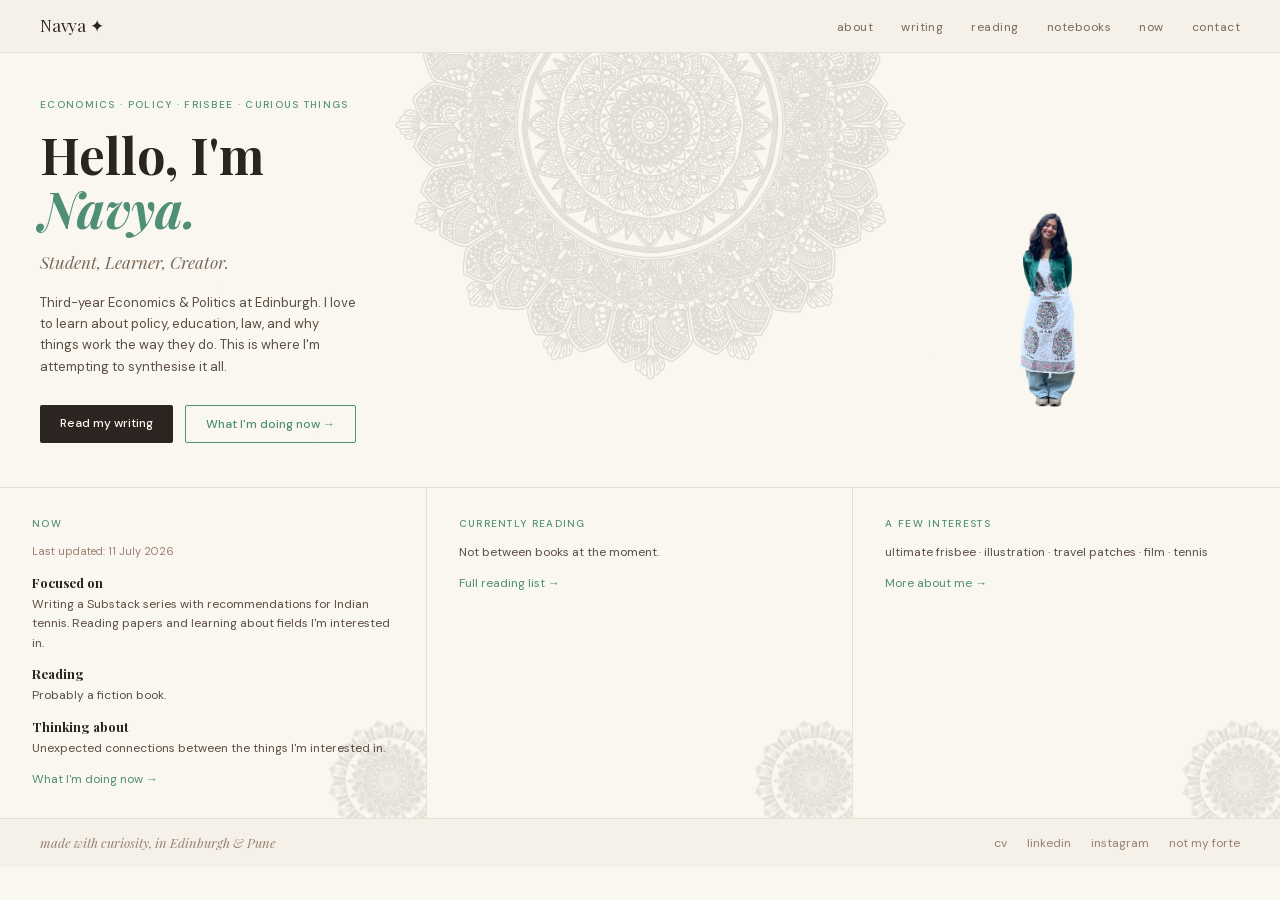
==== index.html @ 98b7f7a3 "deploy: 01bfedb" ====
<!DOCTYPE html><html lang="en" class="__variable_e97de2 __variable_c95b6f"><head><meta charSet="utf-8"/><meta name="viewport" content="width=device-width, initial-scale=1"/><link rel="preload" href="/_next/static/media/13971731025ec697-s.p.woff2" as="font" crossorigin="" type="font/woff2"/><link rel="preload" href="/_next/static/media/78d0dd042ac6d54d-s.p.woff2" as="font" crossorigin="" type="font/woff2"/><link rel="preload" href="/_next/static/media/eaead17c7dbfcd5d-s.p.woff2" as="font" crossorigin="" type="font/woff2"/><link rel="preload" as="image" href="/illustrations/portrait.png" fetchPriority="high"/><link rel="stylesheet" href="/_next/static/css/5948431e1647fa3b.css" data-precedence="next"/><link rel="preload" as="script" fetchPriority="low" href="/_next/static/chunks/webpack-55d3b0a844d4e2e8.js"/><script src="/_next/static/chunks/fd9d1056-5d0c434f4506d830.js" async=""></script><script src="/_next/static/chunks/117-21bcce2cd1406ef6.js" async=""></script><script src="/_next/static/chunks/main-app-a96a70b2214918fa.js" async=""></script><script src="/_next/static/chunks/609-c84de301ef7f7726.js" async=""></script><script src="/_next/static/chunks/app/page-b2a2c988ba91640d.js" async=""></script><title>Navya — economics, politics &amp; curious things</title><meta name="description" content="Personal site of Navya, third-year Economics &amp; Politics student at the University of Edinburgh."/><meta name="next-size-adjust"/><script src="/_next/static/chunks/polyfills-42372ed130431b0a.js" noModule=""></script></head><body><nav style="background-color:#F5F0E8;border-bottom:1px solid #E8E0D0;position:relative;overflow:hidden"><div style="display:flex;align-items:center;justify-content:space-between;padding:0 40px;height:52px"><a style="font-family:var(--font-display);font-size:17px;font-weight:400;color:#2C2420;text-decoration:none;letter-spacing:-0.01em;white-space:nowrap" href="/">Navya ✦</a><ul style="display:flex;gap:28px;list-style:none;margin:0;padding:0"><li><a style="font-family:var(--font-sans);font-size:12px;font-weight:400;color:#7A6A5A;text-decoration:none;letter-spacing:0.04em" class="nav-link" href="/about/">about</a></li><li><a style="font-family:var(--font-sans);font-size:12px;font-weight:400;color:#7A6A5A;text-decoration:none;letter-spacing:0.04em" class="nav-link" href="/writing/">writing</a></li><li><a style="font-family:var(--font-sans);font-size:12px;font-weight:400;color:#7A6A5A;text-decoration:none;letter-spacing:0.04em" class="nav-link" href="/reading/">reading</a></li><li><a style="font-family:var(--font-sans);font-size:12px;font-weight:400;color:#7A6A5A;text-decoration:none;letter-spacing:0.04em" class="nav-link" href="/notebooks/">notebooks</a></li><li><a style="font-family:var(--font-sans);font-size:12px;font-weight:400;color:#7A6A5A;text-decoration:none;letter-spacing:0.04em" class="nav-link" href="/now/">now</a></li><li><a style="font-family:var(--font-sans);font-size:12px;font-weight:400;color:#7A6A5A;text-decoration:none;letter-spacing:0.04em" class="nav-link" href="/contact/">contact</a></li></ul></div></nav><main class="home-main"><section class="home-hero"><span aria-hidden="true" class="home-hero-mandala" style="filter:sepia(1) saturate(1.2) hue-rotate(100deg) brightness(0.75)"><img alt="" loading="lazy" width="900" height="900" decoding="async" data-nimg="1" style="color:transparent;display:block" src="/illustrations/mandala-hero.png"/></span><div class="home-hero-text"><p style="font-family:var(--font-sans);font-size:10px;font-weight:500;letter-spacing:0.13em;text-transform:uppercase;color:#4F8F75;margin-bottom:16px;position:relative;z-index:1">economics · policy · frisbee · curious things</p><h1 style="font-family:var(--font-display);font-size:50px;font-weight:700;color:#2C2420;line-height:1.08;margin-bottom:14px;position:relative;z-index:1">Hello, I&#x27;m<br/><em style="color:#4F8F75;font-style:italic">Navya.</em></h1><p style="font-family:var(--font-display);font-style:italic;font-size:17px;color:#7A6A5A;margin-bottom:16px;position:relative;z-index:1">Student, Learner, Creator.</p><p style="font-family:var(--font-sans);font-size:13px;color:#5C4E40;line-height:1.65;margin-bottom:28px;position:relative;z-index:1">Third-year Economics &amp; Politics at Edinburgh. I love to learn about policy, education, law, and why things work the way they do. This is where I&#x27;m attempting to synthesise it all.</p><div style="display:flex;gap:12px;flex-wrap:wrap;position:relative;z-index:1"><a style="font-family:var(--font-sans);font-size:12px;font-weight:500;color:#FAF7F0;background-color:#2C2420;border:none;padding:9px 20px;border-radius:2px;text-decoration:none;display:inline-block" href="/writing/">Read my writing</a><a class="btn-secondary" style="font-family:var(--font-sans);font-size:12px;font-weight:500;color:#4F8F75;background-color:transparent;border:1px solid #4F8F75;padding:9px 20px;border-radius:2px;text-decoration:none;display:inline-block" href="/now/">What I&#x27;m doing now →</a></div></div><div class="home-hero-portrait-col"><div class="home-hero-portrait-wrap"><img alt="Navya" fetchPriority="high" decoding="async" data-nimg="fill" style="position:absolute;height:100%;width:100%;left:0;top:0;right:0;bottom:0;object-fit:cover;object-position:top center;color:transparent" src="/illustrations/portrait.png"/></div></div></section><section class="home-content-grid"><div class="home-grid-cell"><p style="font-family:var(--font-sans);font-size:10px;font-weight:500;letter-spacing:0.13em;text-transform:uppercase;color:#4F8F75;margin-bottom:12px">Now</p><p style="font-family:var(--font-sans);font-size:11px;color:#9A8070;margin-bottom:14px">Last updated: <!-- -->11 July 2026</p><div style="display:flex;flex-direction:column;gap:12px"><div><h2 style="font-family:var(--font-display);font-size:13px;font-weight:700;color:#2C2420;line-height:1.35;margin-bottom:4px">Focused on</h2><p style="font-family:var(--font-sans);font-size:12px;color:#5C4E40;line-height:1.6;margin:0">Writing a Substack series with recommendations for Indian tennis. Reading papers and learning about fields I&#x27;m interested in.</p></div><div><h2 style="font-family:var(--font-display);font-size:13px;font-weight:700;color:#2C2420;line-height:1.35;margin-bottom:4px">Reading</h2><p style="font-family:var(--font-sans);font-size:12px;color:#5C4E40;line-height:1.6;margin:0">Probably a fiction book.</p></div><div><h2 style="font-family:var(--font-display);font-size:13px;font-weight:700;color:#2C2420;line-height:1.35;margin-bottom:4px">Thinking about</h2><p style="font-family:var(--font-sans);font-size:12px;color:#5C4E40;line-height:1.6;margin:0">Unexpected connections between the things I&#x27;m interested in.</p></div></div><a class="cell-link" style="font-family:var(--font-sans);font-size:12px;color:#4F8F75;text-decoration:none;display:inline-block;margin-top:12px" href="/now/">What I&#x27;m doing now →</a><span aria-hidden="true" style="position:absolute;bottom:-28px;right:-28px;width:130px;height:130px;opacity:0.11;pointer-events:none;user-select:none;z-index:0;filter:sepia(1) saturate(1.2) hue-rotate(100deg) brightness(0.75)"><img alt="" loading="lazy" width="130" height="130" decoding="async" data-nimg="1" style="color:transparent;display:block" src="/illustrations/mandala-corner.png"/></span></div><div class="home-grid-cell"><p style="font-family:var(--font-sans);font-size:10px;font-weight:500;letter-spacing:0.13em;text-transform:uppercase;color:#4F8F75;margin-bottom:12px">Currently reading</p><p style="font-family:var(--font-sans);font-size:12px;color:#5C4E40;line-height:1.6;margin-top:10px">Not between books at the moment.</p><a class="cell-link" style="font-family:var(--font-sans);font-size:12px;color:#4F8F75;text-decoration:none;display:inline-block;margin-top:12px" href="/reading/">Full reading list →</a><span aria-hidden="true" style="position:absolute;bottom:-28px;right:-28px;width:130px;height:130px;opacity:0.11;pointer-events:none;user-select:none;z-index:0;filter:sepia(1) saturate(1.2) hue-rotate(100deg) brightness(0.75)"><img alt="" loading="lazy" width="130" height="130" decoding="async" data-nimg="1" style="color:transparent;display:block" src="/illustrations/mandala-corner.png"/></span></div><div class="home-grid-cell home-grid-cell--interests"><p style="font-family:var(--font-sans);font-size:10px;font-weight:500;letter-spacing:0.13em;text-transform:uppercase;color:#4F8F75;margin-bottom:12px">A few interests</p><p style="font-family:var(--font-sans);font-size:12px;color:#5C4E40;line-height:1.6;margin-top:10px">ultimate frisbee · illustration · travel patches · film · tennis</p><a class="cell-link" style="font-family:var(--font-sans);font-size:12px;color:#4F8F75;text-decoration:none;display:inline-block;margin-top:12px" href="/about/">More about me →</a><span aria-hidden="true" style="position:absolute;bottom:-28px;right:-28px;width:130px;height:130px;opacity:0.11;pointer-events:none;user-select:none;z-index:0;filter:sepia(1) saturate(1.2) hue-rotate(100deg) brightness(0.75)"><img alt="" loading="lazy" width="130" height="130" decoding="async" data-nimg="1" style="color:transparent;display:block" src="/illustrations/mandala-corner.png"/></span></div></section></main><footer style="background-color:#F5F0E8;border-top:1px solid #E8E0D0;padding:14px 40px;display:flex;align-items:center;justify-content:space-between;position:relative;overflow:hidden"><p style="font-family:var(--font-display);font-style:italic;font-size:13px;color:#9A8070;position:relative;z-index:1">made with curiosity, in Edinburgh &amp; Pune</p><div style="display:flex;gap:20px;position:relative;z-index:1"><a href="/resume.pdf" target="_blank" rel="noopener noreferrer" style="font-family:var(--font-sans);font-size:12px;color:#9A8070;text-decoration:none">cv</a><a href="https://www.linkedin.com/in/navya-bhamidipati" target="_blank" rel="noopener noreferrer" style="font-family:var(--font-sans);font-size:12px;color:#9A8070;text-decoration:none">linkedin</a><a href="https://instagram.com/not.my.forte" target="_blank" rel="noopener noreferrer" style="font-family:var(--font-sans);font-size:12px;color:#9A8070;text-decoration:none">instagram</a><a href="https://notmyforte.substack.com" target="_blank" rel="noopener noreferrer" style="font-family:var(--font-sans);font-size:12px;color:#9A8070;text-decoration:none">not my forte</a></div></footer><script src="/_next/static/chunks/webpack-55d3b0a844d4e2e8.js" async=""></script><script>(self.__next_f=self.__next_f||[]).push([0]);self.__next_f.push([2,null])</script><script>self.__next_f.push([1,"1:HL[\"/_next/static/media/13971731025ec697-s.p.woff2\",\"font\",{\"crossOrigin\":\"\",\"type\":\"font/woff2\"}]\n2:HL[\"/_next/static/media/78d0dd042ac6d54d-s.p.woff2\",\"font\",{\"crossOrigin\":\"\",\"type\":\"font/woff2\"}]\n3:HL[\"/_next/static/media/eaead17c7dbfcd5d-s.p.woff2\",\"font\",{\"crossOrigin\":\"\",\"type\":\"font/woff2\"}]\n4:HL[\"/_next/static/css/5948431e1647fa3b.css\",\"style\"]\n"])</script><script>self.__next_f.push([1,"5:I[2846,[],\"\"]\n7:I[2972,[\"609\",\"static/chunks/609-c84de301ef7f7726.js\",\"931\",\"static/chunks/app/page-b2a2c988ba91640d.js\"],\"\"]\n8:I[5878,[\"609\",\"static/chunks/609-c84de301ef7f7726.js\",\"931\",\"static/chunks/app/page-b2a2c988ba91640d.js\"],\"Image\"]\n9:I[4707,[],\"\"]\na:I[6423,[],\"\"]\nc:I[1060,[],\"\"]\nd:[]\n"])</script><script>self.__next_f.push([1,"0:[\"$\",\"$L5\",null,{\"buildId\":\"QhSDJmi4f8v5dm4nmmNB7\",\"assetPrefix\":\"\",\"urlParts\":[\"\",\"\"],\"initialTree\":[\"\",{\"children\":[\"__PAGE__\",{}]},\"$undefined\",\"$undefined\",true],\"initialSeedData\":[\"\",{\"children\":[\"__PAGE__\",{},[[\"$L6\",[[\"$\",\"nav\",null,{\"style\":{\"backgroundColor\":\"#F5F0E8\",\"borderBottom\":\"1px solid #E8E0D0\",\"position\":\"relative\",\"overflow\":\"hidden\"},\"children\":[\"$\",\"div\",null,{\"style\":{\"display\":\"flex\",\"alignItems\":\"center\",\"justifyContent\":\"space-between\",\"padding\":\"0 40px\",\"height\":52},\"children\":[[\"$\",\"$L7\",null,{\"href\":\"/\",\"style\":{\"fontFamily\":\"var(--font-display)\",\"fontSize\":17,\"fontWeight\":400,\"color\":\"#2C2420\",\"textDecoration\":\"none\",\"letterSpacing\":\"-0.01em\",\"whiteSpace\":\"nowrap\"},\"children\":\"Navya ✦\"}],[\"$\",\"ul\",null,{\"style\":{\"display\":\"flex\",\"gap\":28,\"listStyle\":\"none\",\"margin\":0,\"padding\":0},\"children\":[[\"$\",\"li\",\"/about\",{\"children\":[\"$\",\"$L7\",null,{\"href\":\"/about\",\"style\":{\"fontFamily\":\"var(--font-sans)\",\"fontSize\":12,\"fontWeight\":400,\"color\":\"#7A6A5A\",\"textDecoration\":\"none\",\"letterSpacing\":\"0.04em\"},\"className\":\"nav-link\",\"children\":\"about\"}]}],[\"$\",\"li\",\"/writing\",{\"children\":[\"$\",\"$L7\",null,{\"href\":\"/writing\",\"style\":{\"fontFamily\":\"var(--font-sans)\",\"fontSize\":12,\"fontWeight\":400,\"color\":\"#7A6A5A\",\"textDecoration\":\"none\",\"letterSpacing\":\"0.04em\"},\"className\":\"nav-link\",\"children\":\"writing\"}]}],[\"$\",\"li\",\"/reading\",{\"children\":[\"$\",\"$L7\",null,{\"href\":\"/reading\",\"style\":{\"fontFamily\":\"var(--font-sans)\",\"fontSize\":12,\"fontWeight\":400,\"color\":\"#7A6A5A\",\"textDecoration\":\"none\",\"letterSpacing\":\"0.04em\"},\"className\":\"nav-link\",\"children\":\"reading\"}]}],[\"$\",\"li\",\"/notebooks\",{\"children\":[\"$\",\"$L7\",null,{\"href\":\"/notebooks\",\"style\":{\"fontFamily\":\"var(--font-sans)\",\"fontSize\":12,\"fontWeight\":400,\"color\":\"#7A6A5A\",\"textDecoration\":\"none\",\"letterSpacing\":\"0.04em\"},\"className\":\"nav-link\",\"children\":\"notebooks\"}]}],[\"$\",\"li\",\"/now\",{\"children\":[\"$\",\"$L7\",null,{\"href\":\"/now\",\"style\":{\"fontFamily\":\"var(--font-sans)\",\"fontSize\":12,\"fontWeight\":400,\"color\":\"#7A6A5A\",\"textDecoration\":\"none\",\"letterSpacing\":\"0.04em\"},\"className\":\"nav-link\",\"children\":\"now\"}]}],[\"$\",\"li\",\"/contact\",{\"children\":[\"$\",\"$L7\",null,{\"href\":\"/contact\",\"style\":{\"fontFamily\":\"var(--font-sans)\",\"fontSize\":12,\"fontWeight\":400,\"color\":\"#7A6A5A\",\"textDecoration\":\"none\",\"letterSpacing\":\"0.04em\"},\"className\":\"nav-link\",\"children\":\"contact\"}]}]]}]]}]}],[\"$\",\"main\",null,{\"className\":\"home-main\",\"children\":[[\"$\",\"section\",null,{\"className\":\"home-hero\",\"children\":[[\"$\",\"span\",null,{\"aria-hidden\":\"true\",\"className\":\"home-hero-mandala\",\"style\":{\"filter\":\"sepia(1) saturate(1.2) hue-rotate(100deg) brightness(0.75)\"},\"children\":[\"$\",\"$L8\",null,{\"src\":\"/illustrations/mandala-hero.png\",\"alt\":\"\",\"width\":900,\"height\":900,\"style\":{\"display\":\"block\"}}]}],[\"$\",\"div\",null,{\"className\":\"home-hero-text\",\"children\":[[\"$\",\"p\",null,{\"style\":{\"fontFamily\":\"var(--font-sans)\",\"fontSize\":10,\"fontWeight\":500,\"letterSpacing\":\"0.13em\",\"textTransform\":\"uppercase\",\"color\":\"#4F8F75\",\"marginBottom\":16,\"position\":\"relative\",\"zIndex\":1},\"children\":\"economics · policy · frisbee · curious things\"}],[\"$\",\"h1\",null,{\"style\":{\"fontFamily\":\"var(--font-display)\",\"fontSize\":50,\"fontWeight\":700,\"color\":\"#2C2420\",\"lineHeight\":1.08,\"marginBottom\":14,\"position\":\"relative\",\"zIndex\":1},\"children\":[\"Hello, I'm\",[\"$\",\"br\",null,{}],[\"$\",\"em\",null,{\"style\":{\"color\":\"#4F8F75\",\"fontStyle\":\"italic\"},\"children\":\"Navya.\"}]]}],[\"$\",\"p\",null,{\"style\":{\"fontFamily\":\"var(--font-display)\",\"fontStyle\":\"italic\",\"fontSize\":17,\"color\":\"#7A6A5A\",\"marginBottom\":16,\"position\":\"relative\",\"zIndex\":1},\"children\":\"Student, Learner, Creator.\"}],[\"$\",\"p\",null,{\"style\":{\"fontFamily\":\"var(--font-sans)\",\"fontSize\":13,\"color\":\"#5C4E40\",\"lineHeight\":1.65,\"marginBottom\":28,\"position\":\"relative\",\"zIndex\":1},\"children\":\"Third-year Economics \u0026 Politics at Edinburgh. I love to learn about policy, education, law, and why things work the way they do. This is where I'm attempting to synthesise it all.\"}],[\"$\",\"div\",null,{\"style\":{\"display\":\"flex\",\"gap\":12,\"flexWrap\":\"wrap\",\"position\":\"relative\",\"zIndex\":1},\"children\":[[\"$\",\"$L7\",null,{\"href\":\"/writing\",\"style\":{\"fontFamily\":\"var(--font-sans)\",\"fontSize\":12,\"fontWeight\":500,\"color\":\"#FAF7F0\",\"backgroundColor\":\"#2C2420\",\"border\":\"none\",\"padding\":\"9px 20px\",\"borderRadius\":2,\"textDecoration\":\"none\",\"display\":\"inline-block\"},\"children\":\"Read my writing\"}],[\"$\",\"$L7\",null,{\"href\":\"/now\",\"className\":\"btn-secondary\",\"style\":{\"fontFamily\":\"var(--font-sans)\",\"fontSize\":12,\"fontWeight\":500,\"color\":\"#4F8F75\",\"backgroundColor\":\"transparent\",\"border\":\"1px solid #4F8F75\",\"padding\":\"9px 20px\",\"borderRadius\":2,\"textDecoration\":\"none\",\"display\":\"inline-block\"},\"children\":\"What I'm doing now →\"}]]}]]}],[\"$\",\"div\",null,{\"className\":\"home-hero-portrait-col\",\"children\":[\"$\",\"div\",null,{\"className\":\"home-hero-portrait-wrap\",\"children\":[\"$\",\"$L8\",null,{\"src\":\"/illustrations/portrait.png\",\"alt\":\"Navya\",\"fill\":true,\"style\":{\"objectFit\":\"cover\",\"objectPosition\":\"top center\",\"width\":\"100%\",\"height\":\"100%\"},\"priority\":true}]}]}]]}],[\"$\",\"section\",null,{\"className\":\"home-content-grid\",\"children\":[[\"$\",\"div\",null,{\"className\":\"home-grid-cell\",\"children\":[[\"$\",\"p\",null,{\"style\":{\"fontFamily\":\"var(--font-sans)\",\"fontSize\":10,\"fontWeight\":500,\"letterSpacing\":\"0.13em\",\"textTransform\":\"uppercase\",\"color\":\"#4F8F75\",\"marginBottom\":12},\"children\":\"Now\"}],[\"$\",\"p\",null,{\"style\":{\"fontFamily\":\"var(--font-sans)\",\"fontSize\":11,\"color\":\"#9A8070\",\"marginBottom\":14},\"children\":[\"Last updated: \",\"11 July 2026\"]}],[\"$\",\"div\",null,{\"style\":{\"display\":\"flex\",\"flexDirection\":\"column\",\"gap\":12},\"children\":[[\"$\",\"div\",\"focused\",{\"children\":[[\"$\",\"h2\",null,{\"style\":{\"fontFamily\":\"var(--font-display)\",\"fontSize\":13,\"fontWeight\":700,\"color\":\"#2C2420\",\"lineHeight\":1.35,\"marginBottom\":4},\"children\":\"Focused on\"}],[\"$\",\"p\",null,{\"style\":{\"fontFamily\":\"var(--font-sans)\",\"fontSize\":12,\"color\":\"#5C4E40\",\"lineHeight\":1.6,\"margin\":0},\"children\":\"Writing a Substack series with recommendations for Indian tennis. Reading papers and learning about fields I'm interested in.\"}]]}],[\"$\",\"div\",\"reading\",{\"children\":[[\"$\",\"h2\",null,{\"style\":{\"fontFamily\":\"var(--font-display)\",\"fontSize\":13,\"fontWeight\":700,\"color\":\"#2C2420\",\"lineHeight\":1.35,\"marginBottom\":4},\"children\":\"Reading\"}],[\"$\",\"p\",null,{\"style\":{\"fontFamily\":\"var(--font-sans)\",\"fontSize\":12,\"color\":\"#5C4E40\",\"lineHeight\":1.6,\"margin\":0},\"children\":\"Probably a fiction book.\"}]]}],[\"$\",\"div\",\"thinking\",{\"children\":[[\"$\",\"h2\",null,{\"style\":{\"fontFamily\":\"var(--font-display)\",\"fontSize\":13,\"fontWeight\":700,\"color\":\"#2C2420\",\"lineHeight\":1.35,\"marginBottom\":4},\"children\":\"Thinking about\"}],[\"$\",\"p\",null,{\"style\":{\"fontFamily\":\"var(--font-sans)\",\"fontSize\":12,\"color\":\"#5C4E40\",\"lineHeight\":1.6,\"margin\":0},\"children\":\"Unexpected connections between the things I'm interested in.\"}]]}]]}],[\"$\",\"$L7\",null,{\"href\":\"/now\",\"className\":\"cell-link\",\"style\":{\"fontFamily\":\"var(--font-sans)\",\"fontSize\":12,\"color\":\"#4F8F75\",\"textDecoration\":\"none\",\"display\":\"inline-block\",\"marginTop\":12},\"children\":\"What I'm doing now →\"}],[\"$\",\"span\",null,{\"aria-hidden\":\"true\",\"style\":{\"position\":\"absolute\",\"bottom\":-28,\"right\":-28,\"width\":130,\"height\":130,\"opacity\":0.11,\"pointerEvents\":\"none\",\"userSelect\":\"none\",\"zIndex\":0,\"filter\":\"sepia(1) saturate(1.2) hue-rotate(100deg) brightness(0.75)\"},\"children\":[\"$\",\"$L8\",null,{\"src\":\"/illustrations/mandala-corner.png\",\"alt\":\"\",\"width\":130,\"height\":130,\"style\":{\"display\":\"block\"}}]}]]}],[\"$\",\"div\",null,{\"className\":\"home-grid-cell\",\"children\":[[\"$\",\"p\",null,{\"style\":{\"fontFamily\":\"var(--font-sans)\",\"fontSize\":10,\"fontWeight\":500,\"letterSpacing\":\"0.13em\",\"textTransform\":\"uppercase\",\"color\":\"#4F8F75\",\"marginBottom\":12},\"children\":\"Currently reading\"}],[\"$\",\"p\",null,{\"style\":{\"fontFamily\":\"var(--font-sans)\",\"fontSize\":12,\"color\":\"#5C4E40\",\"lineHeight\":1.6,\"marginTop\":10},\"children\":\"Not between books at the moment.\"}],[\"$\",\"$L7\",null,{\"href\":\"/reading\",\"className\":\"cell-link\",\"style\":{\"fontFamily\":\"var(--font-sans)\",\"fontSize\":12,\"color\":\"#4F8F75\",\"textDecoration\":\"none\",\"display\":\"inline-block\",\"marginTop\":12},\"children\":\"Full reading list →\"}],[\"$\",\"span\",null,{\"aria-hidden\":\"true\",\"style\":{\"position\":\"absolute\",\"bottom\":-28,\"right\":-28,\"width\":130,\"height\":130,\"opacity\":0.11,\"pointerEvents\":\"none\",\"userSelect\":\"none\",\"zIndex\":0,\"filter\":\"sepia(1) saturate(1.2) hue-rotate(100deg) brightness(0.75)\"},\"children\":[\"$\",\"$L8\",null,{\"src\":\"/illustrations/mandala-corner.png\",\"alt\":\"\",\"width\":130,\"height\":130,\"style\":{\"display\":\"block\"}}]}]]}],[\"$\",\"div\",null,{\"className\":\"home-grid-cell home-grid-cell--interests\",\"children\":[[\"$\",\"p\",null,{\"style\":{\"fontFamily\":\"var(--font-sans)\",\"fontSize\":10,\"fontWeight\":500,\"letterSpacing\":\"0.13em\",\"textTransform\":\"uppercase\",\"color\":\"#4F8F75\",\"marginBottom\":12},\"children\":\"A few interests\"}],[\"$\",\"p\",null,{\"style\":{\"fontFamily\":\"var(--font-sans)\",\"fontSize\":12,\"color\":\"#5C4E40\",\"lineHeight\":1.6,\"marginTop\":10},\"children\":\"ultimate frisbee · illustration · travel patches · film · tennis\"}],[\"$\",\"$L7\",null,{\"href\":\"/about\",\"className\":\"cell-link\",\"style\":{\"fontFamily\":\"var(--font-sans)\",\"fontSize\":12,\"color\":\"#4F8F75\",\"textDecoration\":\"none\",\"display\":\"inline-block\",\"marginTop\":12},\"children\":\"More about me →\"}],[\"$\",\"span\",null,{\"aria-hidden\":\"true\",\"style\":{\"position\":\"absolute\",\"bottom\":-28,\"right\":-28,\"width\":130,\"height\":130,\"opacity\":0.11,\"pointerEvents\":\"none\",\"userSelect\":\"none\",\"zIndex\":0,\"filter\":\"sepia(1) saturate(1.2) hue-rotate(100deg) brightness(0.75)\"},\"children\":[\"$\",\"$L8\",null,{\"src\":\"/illustrations/mandala-corner.png\",\"alt\":\"\",\"width\":130,\"height\":130,\"style\":{\"display\":\"block\"}}]}]]}]]}]]}],[\"$\",\"footer\",null,{\"style\":{\"backgroundColor\":\"#F5F0E8\",\"borderTop\":\"1px solid #E8E0D0\",\"padding\":\"14px 40px\",\"display\":\"flex\",\"alignItems\":\"center\",\"justifyContent\":\"space-between\",\"position\":\"relative\",\"overflow\":\"hidden\"},\"children\":[[\"$\",\"p\",null,{\"style\":{\"fontFamily\":\"var(--font-display)\",\"fontStyle\":\"italic\",\"fontSize\":13,\"color\":\"#9A8070\",\"position\":\"relative\",\"zIndex\":1},\"children\":\"made with curiosity, in Edinburgh \u0026 Pune\"}],[\"$\",\"div\",null,{\"style\":{\"display\":\"flex\",\"gap\":20,\"position\":\"relative\",\"zIndex\":1},\"children\":[[\"$\",\"a\",\"/resume.pdf\",{\"href\":\"/resume.pdf\",\"target\":\"_blank\",\"rel\":\"noopener noreferrer\",\"style\":{\"fontFamily\":\"var(--font-sans)\",\"fontSize\":12,\"color\":\"#9A8070\",\"textDecoration\":\"none\"},\"children\":\"cv\"}],[\"$\",\"a\",\"https://www.linkedin.com/in/navya-bhamidipati\",{\"href\":\"https://www.linkedin.com/in/navya-bhamidipati\",\"target\":\"_blank\",\"rel\":\"noopener noreferrer\",\"style\":{\"fontFamily\":\"var(--font-sans)\",\"fontSize\":12,\"color\":\"#9A8070\",\"textDecoration\":\"none\"},\"children\":\"linkedin\"}],[\"$\",\"a\",\"https://instagram.com/not.my.forte\",{\"href\":\"https://instagram.com/not.my.forte\",\"target\":\"_blank\",\"rel\":\"noopener noreferrer\",\"style\":{\"fontFamily\":\"var(--font-sans)\",\"fontSize\":12,\"color\":\"#9A8070\",\"textDecoration\":\"none\"},\"children\":\"instagram\"}],[\"$\",\"a\",\"https://notmyforte.substack.com\",{\"href\":\"https://notmyforte.substack.com\",\"target\":\"_blank\",\"rel\":\"noopener noreferrer\",\"style\":{\"fontFamily\":\"var(--font-sans)\",\"fontSize\":12,\"color\":\"#9A8070\",\"textDecoration\":\"none\"},\"children\":\"not my forte\"}]]}]]}]],null],null],null]},[[[[\"$\",\"link\",\"0\",{\"rel\":\"stylesheet\",\"href\":\"/_next/static/css/5948431e1647fa3b.css\",\"precedence\":\"next\",\"crossOrigin\":\"$undefined\"}]],[\"$\",\"html\",null,{\"lang\":\"en\",\"className\":\"__variable_e97de2 __variable_c95b6f\",\"children\":[\"$\",\"body\",null,{\"children\":[\"$\",\"$L9\",null,{\"parallelRouterKey\":\"children\",\"segmentPath\":[\"children\"],\"error\":\"$undefined\",\"errorStyles\":\"$undefined\",\"errorScripts\":\"$undefined\",\"template\":[\"$\",\"$La\",null,{}],\"templateStyles\":\"$undefined\",\"templateScripts\":\"$undefined\",\"notFound\":[[\"$\",\"title\",null,{\"children\":\"404: This page could not be found.\"}],[\"$\",\"div\",null,{\"style\":{\"fontFamily\":\"system-ui,\\\"Segoe UI\\\",Roboto,Helvetica,Arial,sans-serif,\\\"Apple Color Emoji\\\",\\\"Segoe UI Emoji\\\"\",\"height\":\"100vh\",\"textAlign\":\"center\",\"display\":\"flex\",\"flexDirection\":\"column\",\"alignItems\":\"center\",\"justifyContent\":\"center\"},\"children\":[\"$\",\"div\",null,{\"children\":[[\"$\",\"style\",null,{\"dangerouslySetInnerHTML\":{\"__html\":\"body{color:#000;background:#fff;margin:0}.next-error-h1{border-right:1px solid rgba(0,0,0,.3)}@media (prefers-color-scheme:dark){body{color:#fff;background:#000}.next-error-h1{border-right:1px solid rgba(255,255,255,.3)}}\"}}],[\"$\",\"h1\",null,{\"className\":\"next-error-h1\",\"style\":{\"display\":\"inline-block\",\"margin\":\"0 20px 0 0\",\"padding\":\"0 23px 0 0\",\"fontSize\":24,\"fontWeight\":500,\"verticalAlign\":\"top\",\"lineHeight\":\"49px\"},\"children\":\"404\"}],[\"$\",\"div\",null,{\"style\":{\"display\":\"inline-block\"},\"children\":[\"$\",\"h2\",null,{\"style\":{\"fontSize\":14,\"fontWeight\":400,\"lineHeight\":\"49px\",\"margin\":0},\"children\":\"This page could not be found.\"}]}]]}]}]],\"notFoundStyles\":[]}]}]}]],null],null],\"couldBeIntercepted\":false,\"initialHead\":[null,\"$Lb\"],\"globalErrorComponent\":\"$c\",\"missingSlots\":\"$Wd\"}]\n"])</script><script>self.__next_f.push([1,"b:[[\"$\",\"meta\",\"0\",{\"name\":\"viewport\",\"content\":\"width=device-width, initial-scale=1\"}],[\"$\",\"meta\",\"1\",{\"charSet\":\"utf-8\"}],[\"$\",\"title\",\"2\",{\"children\":\"Navya — economics, politics \u0026 curious things\"}],[\"$\",\"meta\",\"3\",{\"name\":\"description\",\"content\":\"Personal site of Navya, third-year Economics \u0026 Politics student at the University of Edinburgh.\"}],[\"$\",\"meta\",\"4\",{\"name\":\"next-size-adjust\"}]]\n6:null\n"])</script></body></html>
---- _next/static/css/5948431e1647fa3b.css ----
@font-face{font-family:__Playfair_Display_e97de2;font-style:italic;font-weight:400;font-display:swap;src:url(/_next/static/media/19150647d2c2f572-s.woff2) format("woff2");unicode-range:u+0301,u+0400-045f,u+0490-0491,u+04b0-04b1,u+2116}@font-face{font-family:__Playfair_Display_e97de2;font-style:italic;font-weight:400;font-display:swap;src:url(/_next/static/media/000030d1699f2fb3-s.woff2) format("woff2");unicode-range:u+0102-0103,u+0110-0111,u+0128-0129,u+0168-0169,u+01a0-01a1,u+01af-01b0,u+0300-0301,u+0303-0304,u+0308-0309,u+0323,u+0329,u+1ea0-1ef9,u+20ab}@font-face{font-family:__Playfair_Display_e97de2;font-style:italic;font-weight:400;font-display:swap;src:url(/_next/static/media/1926da171a0ba1a5-s.woff2) format("woff2");unicode-range:u+0100-02ba,u+02bd-02c5,u+02c7-02cc,u+02ce-02d7,u+02dd-02ff,u+0304,u+0308,u+0329,u+1d00-1dbf,u+1e00-1e9f,u+1ef2-1eff,u+2020,u+20a0-20ab,u+20ad-20c0,u+2113,u+2c60-2c7f,u+a720-a7ff}@font-face{font-family:__Playfair_Display_e97de2;font-style:italic;font-weight:400;font-display:swap;src:url(/_next/static/media/78d0dd042ac6d54d-s.p.woff2) format("woff2");unicode-range:u+00??,u+0131,u+0152-0153,u+02bb-02bc,u+02c6,u+02da,u+02dc,u+0304,u+0308,u+0329,u+2000-206f,u+20ac,u+2122,u+2191,u+2193,u+2212,u+2215,u+feff,u+fffd}@font-face{font-family:__Playfair_Display_e97de2;font-style:italic;font-weight:700;font-display:swap;src:url(/_next/static/media/19150647d2c2f572-s.woff2) format("woff2");unicode-range:u+0301,u+0400-045f,u+0490-0491,u+04b0-04b1,u+2116}@font-face{font-family:__Playfair_Display_e97de2;font-style:italic;font-weight:700;font-display:swap;src:url(/_next/static/media/000030d1699f2fb3-s.woff2) format("woff2");unicode-range:u+0102-0103,u+0110-0111,u+0128-0129,u+0168-0169,u+01a0-01a1,u+01af-01b0,u+0300-0301,u+0303-0304,u+0308-0309,u+0323,u+0329,u+1ea0-1ef9,u+20ab}@font-face{font-family:__Playfair_Display_e97de2;font-style:italic;font-weight:700;font-display:swap;src:url(/_next/static/media/1926da171a0ba1a5-s.woff2) format("woff2");unicode-range:u+0100-02ba,u+02bd-02c5,u+02c7-02cc,u+02ce-02d7,u+02dd-02ff,u+0304,u+0308,u+0329,u+1d00-1dbf,u+1e00-1e9f,u+1ef2-1eff,u+2020,u+20a0-20ab,u+20ad-20c0,u+2113,u+2c60-2c7f,u+a720-a7ff}@font-face{font-family:__Playfair_Display_e97de2;font-style:italic;font-weight:700;font-display:swap;src:url(/_next/static/media/78d0dd042ac6d54d-s.p.woff2) format("woff2");unicode-range:u+00??,u+0131,u+0152-0153,u+02bb-02bc,u+02c6,u+02da,u+02dc,u+0304,u+0308,u+0329,u+2000-206f,u+20ac,u+2122,u+2191,u+2193,u+2212,u+2215,u+feff,u+fffd}@font-face{font-family:__Playfair_Display_e97de2;font-style:normal;font-weight:400;font-display:swap;src:url(/_next/static/media/47f136985ef5b5cb-s.woff2) format("woff2");unicode-range:u+0301,u+0400-045f,u+0490-0491,u+04b0-04b1,u+2116}@font-face{font-family:__Playfair_Display_e97de2;font-style:normal;font-weight:400;font-display:swap;src:url(/_next/static/media/4ead58c4dcc3f285-s.woff2) format("woff2");unicode-range:u+0102-0103,u+0110-0111,u+0128-0129,u+0168-0169,u+01a0-01a1,u+01af-01b0,u+0300-0301,u+0303-0304,u+0308-0309,u+0323,u+0329,u+1ea0-1ef9,u+20ab}@font-face{font-family:__Playfair_Display_e97de2;font-style:normal;font-weight:400;font-display:swap;src:url(/_next/static/media/28a2004cf8372660-s.woff2) format("woff2");unicode-range:u+0100-02ba,u+02bd-02c5,u+02c7-02cc,u+02ce-02d7,u+02dd-02ff,u+0304,u+0308,u+0329,u+1d00-1dbf,u+1e00-1e9f,u+1ef2-1eff,u+2020,u+20a0-20ab,u+20ad-20c0,u+2113,u+2c60-2c7f,u+a720-a7ff}@font-face{font-family:__Playfair_Display_e97de2;font-style:normal;font-weight:400;font-display:swap;src:url(/_next/static/media/eaead17c7dbfcd5d-s.p.woff2) format("woff2");unicode-range:u+00??,u+0131,u+0152-0153,u+02bb-02bc,u+02c6,u+02da,u+02dc,u+0304,u+0308,u+0329,u+2000-206f,u+20ac,u+2122,u+2191,u+2193,u+2212,u+2215,u+feff,u+fffd}@font-face{font-family:__Playfair_Display_e97de2;font-style:normal;font-weight:700;font-display:swap;src:url(/_next/static/media/47f136985ef5b5cb-s.woff2) format("woff2");unicode-range:u+0301,u+0400-045f,u+0490-0491,u+04b0-04b1,u+2116}@font-face{font-family:__Playfair_Display_e97de2;font-style:normal;font-weight:700;font-display:swap;src:url(/_next/static/media/4ead58c4dcc3f285-s.woff2) format("woff2");unicode-range:u+0102-0103,u+0110-0111,u+0128-0129,u+0168-0169,u+01a0-01a1,u+01af-01b0,u+0300-0301,u+0303-0304,u+0308-0309,u+0323,u+0329,u+1ea0-1ef9,u+20ab}@font-face{font-family:__Playfair_Display_e97de2;font-style:normal;font-weight:700;font-display:swap;src:url(/_next/static/media/28a2004cf8372660-s.woff2) format("woff2");unicode-range:u+0100-02ba,u+02bd-02c5,u+02c7-02cc,u+02ce-02d7,u+02dd-02ff,u+0304,u+0308,u+0329,u+1d00-1dbf,u+1e00-1e9f,u+1ef2-1eff,u+2020,u+20a0-20ab,u+20ad-20c0,u+2113,u+2c60-2c7f,u+a720-a7ff}@font-face{font-family:__Playfair_Display_e97de2;font-style:normal;font-weight:700;font-display:swap;src:url(/_next/static/media/eaead17c7dbfcd5d-s.p.woff2) format("woff2");unicode-range:u+00??,u+0131,u+0152-0153,u+02bb-02bc,u+02c6,u+02da,u+02dc,u+0304,u+0308,u+0329,u+2000-206f,u+20ac,u+2122,u+2191,u+2193,u+2212,u+2215,u+feff,u+fffd}@font-face{font-family:__Playfair_Display_Fallback_e97de2;src:local("Times New Roman");ascent-override:97.25%;descent-override:22.56%;line-gap-override:0.00%;size-adjust:111.26%}.__className_e97de2{font-family:__Playfair_Display_e97de2,__Playfair_Display_Fallback_e97de2}.__variable_e97de2{--font-display:"__Playfair_Display_e97de2","__Playfair_Display_Fallback_e97de2"}@font-face{font-family:__DM_Sans_c95b6f;font-style:normal;font-weight:300;font-display:swap;src:url(/_next/static/media/7ab938503e4547a1-s.woff2) format("woff2");unicode-range:u+0100-02ba,u+02bd-02c5,u+02c7-02cc,u+02ce-02d7,u+02dd-02ff,u+0304,u+0308,u+0329,u+1d00-1dbf,u+1e00-1e9f,u+1ef2-1eff,u+2020,u+20a0-20ab,u+20ad-20c0,u+2113,u+2c60-2c7f,u+a720-a7ff}@font-face{font-family:__DM_Sans_c95b6f;font-style:normal;font-weight:300;font-display:swap;src:url(/_next/static/media/13971731025ec697-s.p.woff2) format("woff2");unicode-range:u+00??,u+0131,u+0152-0153,u+02bb-02bc,u+02c6,u+02da,u+02dc,u+0304,u+0308,u+0329,u+2000-206f,u+20ac,u+2122,u+2191,u+2193,u+2212,u+2215,u+feff,u+fffd}@font-face{font-family:__DM_Sans_c95b6f;font-style:normal;font-weight:400;font-display:swap;src:url(/_next/static/media/7ab938503e4547a1-s.woff2) format("woff2");unicode-range:u+0100-02ba,u+02bd-02c5,u+02c7-02cc,u+02ce-02d7,u+02dd-02ff,u+0304,u+0308,u+0329,u+1d00-1dbf,u+1e00-1e9f,u+1ef2-1eff,u+2020,u+20a0-20ab,u+20ad-20c0,u+2113,u+2c60-2c7f,u+a720-a7ff}@font-face{font-family:__DM_Sans_c95b6f;font-style:normal;font-weight:400;font-display:swap;src:url(/_next/static/media/13971731025ec697-s.p.woff2) format("woff2");unicode-range:u+00??,u+0131,u+0152-0153,u+02bb-02bc,u+02c6,u+02da,u+02dc,u+0304,u+0308,u+0329,u+2000-206f,u+20ac,u+2122,u+2191,u+2193,u+2212,u+2215,u+feff,u+fffd}@font-face{font-family:__DM_Sans_c95b6f;font-style:normal;font-weight:500;font-display:swap;src:url(/_next/static/media/7ab938503e4547a1-s.woff2) format("woff2");unicode-range:u+0100-02ba,u+02bd-02c5,u+02c7-02cc,u+02ce-02d7,u+02dd-02ff,u+0304,u+0308,u+0329,u+1d00-1dbf,u+1e00-1e9f,u+1ef2-1eff,u+2020,u+20a0-20ab,u+20ad-20c0,u+2113,u+2c60-2c7f,u+a720-a7ff}@font-face{font-family:__DM_Sans_c95b6f;font-style:normal;font-weight:500;font-display:swap;src:url(/_next/static/media/13971731025ec697-s.p.woff2) format("woff2");unicode-range:u+00??,u+0131,u+0152-0153,u+02bb-02bc,u+02c6,u+02da,u+02dc,u+0304,u+0308,u+0329,u+2000-206f,u+20ac,u+2122,u+2191,u+2193,u+2212,u+2215,u+feff,u+fffd}@font-face{font-family:__DM_Sans_Fallback_c95b6f;src:local("Arial");ascent-override:94.90%;descent-override:29.66%;line-gap-override:0.00%;size-adjust:104.53%}.__className_c95b6f{font-family:__DM_Sans_c95b6f,__DM_Sans_Fallback_c95b6f;font-style:normal}.__variable_c95b6f{--font-sans:"__DM_Sans_c95b6f","__DM_Sans_Fallback_c95b6f"}*,:after,:before{--tw-border-spacing-x:0;--tw-border-spacing-y:0;--tw-translate-x:0;--tw-translate-y:0;--tw-rotate:0;--tw-skew-x:0;--tw-skew-y:0;--tw-scale-x:1;--tw-scale-y:1;--tw-pan-x: ;--tw-pan-y: ;--tw-pinch-zoom: ;--tw-scroll-snap-strictness:proximity;--tw-gradient-from-position: ;--tw-gradient-via-position: ;--tw-gradient-to-position: ;--tw-ordinal: ;--tw-slashed-zero: ;--tw-numeric-figure: ;--tw-numeric-spacing: ;--tw-numeric-fraction: ;--tw-ring-inset: ;--tw-ring-offset-width:0px;--tw-ring-offset-color:#fff;--tw-ring-color:rgba(59,130,246,.5);--tw-ring-offset-shadow:0 0 #0000;--tw-ring-shadow:0 0 #0000;--tw-shadow:0 0 #0000;--tw-shadow-colored:0 0 #0000;--tw-blur: ;--tw-brightness: ;--tw-contrast: ;--tw-grayscale: ;--tw-hue-rotate: ;--tw-invert: ;--tw-saturate: ;--tw-sepia: ;--tw-drop-shadow: ;--tw-backdrop-blur: ;--tw-backdrop-brightness: ;--tw-backdrop-contrast: ;--tw-backdrop-grayscale: ;--tw-backdrop-hue-rotate: ;--tw-backdrop-invert: ;--tw-backdrop-opacity: ;--tw-backdrop-saturate: ;--tw-backdrop-sepia: ;--tw-contain-size: ;--tw-contain-layout: ;--tw-contain-paint: ;--tw-contain-style: }::backdrop{--tw-border-spacing-x:0;--tw-border-spacing-y:0;--tw-translate-x:0;--tw-translate-y:0;--tw-rotate:0;--tw-skew-x:0;--tw-skew-y:0;--tw-scale-x:1;--tw-scale-y:1;--tw-pan-x: ;--tw-pan-y: ;--tw-pinch-zoom: ;--tw-scroll-snap-strictness:proximity;--tw-gradient-from-position: ;--tw-gradient-via-position: ;--tw-gradient-to-position: ;--tw-ordinal: ;--tw-slashed-zero: ;--tw-numeric-figure: ;--tw-numeric-spacing: ;--tw-numeric-fraction: ;--tw-ring-inset: ;--tw-ring-offset-width:0px;--tw-ring-offset-color:#fff;--tw-ring-color:rgba(59,130,246,.5);--tw-ring-offset-shadow:0 0 #0000;--tw-ring-shadow:0 0 #0000;--tw-shadow:0 0 #0000;--tw-shadow-colored:0 0 #0000;--tw-blur: ;--tw-brightness: ;--tw-contrast: ;--tw-grayscale: ;--tw-hue-rotate: ;--tw-invert: ;--tw-saturate: ;--tw-sepia: ;--tw-drop-shadow: ;--tw-backdrop-blur: ;--tw-backdrop-brightness: ;--tw-backdrop-contrast: ;--tw-backdrop-grayscale: ;--tw-backdrop-hue-rotate: ;--tw-backdrop-invert: ;--tw-backdrop-opacity: ;--tw-backdrop-saturate: ;--tw-backdrop-sepia: ;--tw-contain-size: ;--tw-contain-layout: ;--tw-contain-paint: ;--tw-contain-style: }/*
! tailwindcss v3.4.19 | MIT License | https://tailwindcss.com
*/*,:after,:before{border:0 solid #e5e7eb}:after,:before{--tw-content:""}:host,html{line-height:1.5;-webkit-text-size-adjust:100%;-moz-tab-size:4;-o-tab-size:4;tab-size:4;font-family:var(--font-sans),system-ui,sans-serif;font-feature-settings:normal;font-variation-settings:normal;-webkit-tap-highlight-color:transparent}body{margin:0;line-height:inherit}hr{height:0;color:inherit;border-top-width:1px}abbr:where([title]){-webkit-text-decoration:underline dotted;text-decoration:underline dotted}h1,h2,h3,h4,h5,h6{font-size:inherit;font-weight:inherit}a{color:inherit;text-decoration:inherit}b,strong{font-weight:bolder}code,kbd,pre,samp{font-family:ui-monospace,SFMono-Regular,Menlo,Monaco,Consolas,Liberation Mono,Courier New,monospace;font-feature-settings:normal;font-variation-settings:normal;font-size:1em}small{font-size:80%}sub,sup{font-size:75%;line-height:0;position:relative;vertical-align:baseline}sub{bottom:-.25em}sup{top:-.5em}table{text-indent:0;border-color:inherit;border-collapse:collapse}button,input,optgroup,select,textarea{font-family:inherit;font-feature-settings:inherit;font-variation-settings:inherit;font-size:100%;font-weight:inherit;line-height:inherit;letter-spacing:inherit;color:inherit;margin:0;padding:0}button,select{text-transform:none}button,input:where([type=button]),input:where([type=reset]),input:where([type=submit]){-webkit-appearance:button;background-color:transparent;background-image:none}:-moz-focusring{outline:auto}:-moz-ui-invalid{box-shadow:none}progress{vertical-align:baseline}::-webkit-inner-spin-button,::-webkit-outer-spin-button{height:auto}[type=search]{-webkit-appearance:textfield;outline-offset:-2px}::-webkit-search-decoration{-webkit-appearance:none}::-webkit-file-upload-button{-webkit-appearance:button;font:inherit}summary{display:list-item}blockquote,dd,dl,figure,h1,h2,h3,h4,h5,h6,hr,p,pre{margin:0}fieldset{margin:0}fieldset,legend{padding:0}menu,ol,ul{list-style:none;margin:0;padding:0}dialog{padding:0}textarea{resize:vertical}input::-moz-placeholder,textarea::-moz-placeholder{opacity:1;color:#9ca3af}input::placeholder,textarea::placeholder{opacity:1;color:#9ca3af}[role=button],button{cursor:pointer}:disabled{cursor:default}audio,canvas,embed,iframe,img,object,svg,video{display:block;vertical-align:middle}img,video{max-width:100%;height:auto}[hidden]:where(:not([hidden=until-found])){display:none}.prose{color:#5c4e40;max-width:none}.prose :where(p):not(:where([class~=not-prose],[class~=not-prose] *)){margin-top:1.25em;margin-bottom:1.25em}.prose :where([class~=lead]):not(:where([class~=not-prose],[class~=not-prose] *)){color:var(--tw-prose-lead);font-size:1.25em;line-height:1.6;margin-top:1.2em;margin-bottom:1.2em}.prose :where(a):not(:where([class~=not-prose],[class~=not-prose] *)){color:var(--tw-prose-links);text-decoration:underline;font-weight:500}.prose :where(strong):not(:where([class~=not-prose],[class~=not-prose] *)){color:var(--tw-prose-bold);font-weight:600}.prose :where(a strong):not(:where([class~=not-prose],[class~=not-prose] *)){color:inherit}.prose :where(blockquote strong):not(:where([class~=not-prose],[class~=not-prose] *)){color:inherit}.prose :where(thead th strong):not(:where([class~=not-prose],[class~=not-prose] *)){color:inherit}.prose :where(ol):not(:where([class~=not-prose],[class~=not-prose] *)){list-style-type:decimal;margin-top:1.25em;margin-bottom:1.25em;padding-inline-start:1.625em}.prose :where(ol[type=A]):not(:where([class~=not-prose],[class~=not-prose] *)){list-style-type:upper-alpha}.prose :where(ol[type=a]):not(:where([class~=not-prose],[class~=not-prose] *)){list-style-type:lower-alpha}.prose :where(ol[type=A s]):not(:where([class~=not-prose],[class~=not-prose] *)){list-style-type:upper-alpha}.prose :where(ol[type=a s]):not(:where([class~=not-prose],[class~=not-prose] *)){list-style-type:lower-alpha}.prose :where(ol[type=I]):not(:where([class~=not-prose],[class~=not-prose] *)){list-style-type:upper-roman}.prose :where(ol[type=i]):not(:where([class~=not-prose],[class~=not-prose] *)){list-style-type:lower-roman}.prose :where(ol[type=I s]):not(:where([class~=not-prose],[class~=not-prose] *)){list-style-type:upper-roman}.prose :where(ol[type=i s]):not(:where([class~=not-prose],[class~=not-prose] *)){list-style-type:lower-roman}.prose :where(ol[type="1"]):not(:where([class~=not-prose],[class~=not-prose] *)){list-style-type:decimal}.prose :where(ul):not(:where([class~=not-prose],[class~=not-prose] *)){list-style-type:disc;margin-top:1.25em;margin-bottom:1.25em;padding-inline-start:1.625em}.prose :where(ol>li):not(:where([class~=not-prose],[class~=not-prose] *))::marker{font-weight:400;color:var(--tw-prose-counters)}.prose :where(ul>li):not(:where([class~=not-prose],[class~=not-prose] *))::marker{color:var(--tw-prose-bullets)}.prose :where(dt):not(:where([class~=not-prose],[class~=not-prose] *)){color:var(--tw-prose-headings);font-weight:600;margin-top:1.25em}.prose :where(hr):not(:where([class~=not-prose],[class~=not-prose] *)){border-color:var(--tw-prose-hr);border-top-width:1px;margin-top:3em;margin-bottom:3em}.prose :where(blockquote):not(:where([class~=not-prose],[class~=not-prose] *)){font-weight:500;font-style:italic;color:var(--tw-prose-quotes);border-inline-start-width:.25rem;border-inline-start-color:var(--tw-prose-quote-borders);quotes:"\201C""\201D""\2018""\2019";margin-top:1.6em;margin-bottom:1.6em;padding-inline-start:1em}.prose :where(blockquote p:first-of-type):not(:where([class~=not-prose],[class~=not-prose] *)):before{content:open-quote}.prose :where(blockquote p:last-of-type):not(:where([class~=not-prose],[class~=not-prose] *)):after{content:close-quote}.prose :where(h1):not(:where([class~=not-prose],[class~=not-prose] *)){color:var(--tw-prose-headings);font-weight:800;font-size:2.25em;margin-top:0;margin-bottom:.8888889em;line-height:1.1111111}.prose :where(h1 strong):not(:where([class~=not-prose],[class~=not-prose] *)){font-weight:900;color:inherit}.prose :where(h2):not(:where([class~=not-prose],[class~=not-prose] *)){color:var(--tw-prose-headings);font-weight:700;font-size:1.5em;margin-top:2em;margin-bottom:1em;line-height:1.3333333}.prose :where(h2 strong):not(:where([class~=not-prose],[class~=not-prose] *)){font-weight:800;color:inherit}.prose :where(h3):not(:where([class~=not-prose],[class~=not-prose] *)){color:var(--tw-prose-headings);font-weight:600;font-size:1.25em;margin-top:1.6em;margin-bottom:.6em;line-height:1.6}.prose :where(h3 strong):not(:where([class~=not-prose],[class~=not-prose] *)){font-weight:700;color:inherit}.prose :where(h4):not(:where([class~=not-prose],[class~=not-prose] *)){color:var(--tw-prose-headings);font-weight:600;margin-top:1.5em;margin-bottom:.5em;line-height:1.5}.prose :where(h4 strong):not(:where([class~=not-prose],[class~=not-prose] *)){font-weight:700;color:inherit}.prose :where(img):not(:where([class~=not-prose],[class~=not-prose] *)){margin-top:2em;margin-bottom:2em}.prose :where(picture):not(:where([class~=not-prose],[class~=not-prose] *)){display:block;margin-top:2em;margin-bottom:2em}.prose :where(video):not(:where([class~=not-prose],[class~=not-prose] *)){margin-top:2em;margin-bottom:2em}.prose :where(kbd):not(:where([class~=not-prose],[class~=not-prose] *)){font-weight:500;font-family:inherit;color:var(--tw-prose-kbd);box-shadow:0 0 0 1px var(--tw-prose-kbd-shadows),0 3px 0 var(--tw-prose-kbd-shadows);font-size:.875em;border-radius:.3125rem;padding-top:.1875em;padding-inline-end:.375em;padding-bottom:.1875em;padding-inline-start:.375em}.prose :where(code):not(:where([class~=not-prose],[class~=not-prose] *)){color:var(--tw-prose-code);font-weight:600;font-size:.875em}.prose :where(code):not(:where([class~=not-prose],[class~=not-prose] *)):before{content:"`"}.prose :where(code):not(:where([class~=not-prose],[class~=not-prose] *)):after{content:"`"}.prose :where(a code):not(:where([class~=not-prose],[class~=not-prose] *)){color:inherit}.prose :where(h1 code):not(:where([class~=not-prose],[class~=not-prose] *)){color:inherit}.prose :where(h2 code):not(:where([class~=not-prose],[class~=not-prose] *)){color:inherit;font-size:.875em}.prose :where(h3 code):not(:where([class~=not-prose],[class~=not-prose] *)){color:inherit;font-size:.9em}.prose :where(h4 code):not(:where([class~=not-prose],[class~=not-prose] *)){color:inherit}.prose :where(blockquote code):not(:where([class~=not-prose],[class~=not-prose] *)){color:inherit}.prose :where(thead th code):not(:where([class~=not-prose],[class~=not-prose] *)){color:inherit}.prose :where(pre):not(:where([class~=not-prose],[class~=not-prose] *)){color:var(--tw-prose-pre-code);background-color:var(--tw-prose-pre-bg);overflow-x:auto;font-weight:400;font-size:.875em;line-height:1.7142857;margin-top:1.7142857em;margin-bottom:1.7142857em;border-radius:.375rem;padding-top:.8571429em;padding-inline-end:1.1428571em;padding-bottom:.8571429em;padding-inline-start:1.1428571em}.prose :where(pre code):not(:where([class~=not-prose],[class~=not-prose] *)){background-color:transparent;border-width:0;border-radius:0;padding:0;font-weight:inherit;color:inherit;font-size:inherit;font-family:inherit;line-height:inherit}.prose :where(pre code):not(:where([class~=not-prose],[class~=not-prose] *)):before{content:none}.prose :where(pre code):not(:where([class~=not-prose],[class~=not-prose] *)):after{content:none}.prose :where(table):not(:where([class~=not-prose],[class~=not-prose] *)){width:100%;table-layout:auto;margin-top:2em;margin-bottom:2em;font-size:.875em;line-height:1.7142857}.prose :where(thead):not(:where([class~=not-prose],[class~=not-prose] *)){border-bottom-width:1px;border-bottom-color:var(--tw-prose-th-borders)}.prose :where(thead th):not(:where([class~=not-prose],[class~=not-prose] *)){color:var(--tw-prose-headings);font-weight:600;vertical-align:bottom;padding-inline-end:.5714286em;padding-bottom:.5714286em;padding-inline-start:.5714286em}.prose :where(tbody tr):not(:where([class~=not-prose],[class~=not-prose] *)){border-bottom-width:1px;border-bottom-color:var(--tw-prose-td-borders)}.prose :where(tbody tr:last-child):not(:where([class~=not-prose],[class~=not-prose] *)){border-bottom-width:0}.prose :where(tbody td):not(:where([class~=not-prose],[class~=not-prose] *)){vertical-align:baseline}.prose :where(tfoot):not(:where([class~=not-prose],[class~=not-prose] *)){border-top-width:1px;border-top-color:var(--tw-prose-th-borders)}.prose :where(tfoot td):not(:where([class~=not-prose],[class~=not-prose] *)){vertical-align:top}.prose :where(th,td):not(:where([class~=not-prose],[class~=not-prose] *)){text-align:start}.prose :where(figure>*):not(:where([class~=not-prose],[class~=not-prose] *)){margin-top:0;margin-bottom:0}.prose :where(figcaption):not(:where([class~=not-prose],[class~=not-prose] *)){color:var(--tw-prose-captions);font-size:.875em;line-height:1.4285714;margin-top:.8571429em}.prose{--tw-prose-body:#374151;--tw-prose-headings:#2c2420;--tw-prose-lead:#4b5563;--tw-prose-links:#4f8f75;--tw-prose-bold:#2c2420;--tw-prose-counters:#6b7280;--tw-prose-bullets:#d1d5db;--tw-prose-hr:#e5e7eb;--tw-prose-quotes:#111827;--tw-prose-quote-borders:#e5e7eb;--tw-prose-captions:#6b7280;--tw-prose-kbd:#111827;--tw-prose-kbd-shadows:rgba(17,24,39,.1);--tw-prose-code:#111827;--tw-prose-pre-code:#e5e7eb;--tw-prose-pre-bg:#1f2937;--tw-prose-th-borders:#d1d5db;--tw-prose-td-borders:#e5e7eb;--tw-prose-invert-body:#d1d5db;--tw-prose-invert-headings:#fff;--tw-prose-invert-lead:#9ca3af;--tw-prose-invert-links:#fff;--tw-prose-invert-bold:#fff;--tw-prose-invert-counters:#9ca3af;--tw-prose-invert-bullets:#4b5563;--tw-prose-invert-hr:#374151;--tw-prose-invert-quotes:#f3f4f6;--tw-prose-invert-quote-borders:#374151;--tw-prose-invert-captions:#9ca3af;--tw-prose-invert-kbd:#fff;--tw-prose-invert-kbd-shadows:hsla(0,0%,100%,.1);--tw-prose-invert-code:#fff;--tw-prose-invert-pre-code:#d1d5db;--tw-prose-invert-pre-bg:rgba(0,0,0,.5);--tw-prose-invert-th-borders:#4b5563;--tw-prose-invert-td-borders:#374151;font-size:1rem;line-height:1.75}.prose :where(picture>img):not(:where([class~=not-prose],[class~=not-prose] *)){margin-top:0;margin-bottom:0}.prose :where(li):not(:where([class~=not-prose],[class~=not-prose] *)){margin-top:.5em;margin-bottom:.5em}.prose :where(ol>li):not(:where([class~=not-prose],[class~=not-prose] *)){padding-inline-start:.375em}.prose :where(ul>li):not(:where([class~=not-prose],[class~=not-prose] *)){padding-inline-start:.375em}.prose :where(.prose>ul>li p):not(:where([class~=not-prose],[class~=not-prose] *)){margin-top:.75em;margin-bottom:.75em}.prose :where(.prose>ul>li>p:first-child):not(:where([class~=not-prose],[class~=not-prose] *)){margin-top:1.25em}.prose :where(.prose>ul>li>p:last-child):not(:where([class~=not-prose],[class~=not-prose] *)){margin-bottom:1.25em}.prose :where(.prose>ol>li>p:first-child):not(:where([class~=not-prose],[class~=not-prose] *)){margin-top:1.25em}.prose :where(.prose>ol>li>p:last-child):not(:where([class~=not-prose],[class~=not-prose] *)){margin-bottom:1.25em}.prose :where(ul ul,ul ol,ol ul,ol ol):not(:where([class~=not-prose],[class~=not-prose] *)){margin-top:.75em;margin-bottom:.75em}.prose :where(dl):not(:where([class~=not-prose],[class~=not-prose] *)){margin-top:1.25em;margin-bottom:1.25em}.prose :where(dd):not(:where([class~=not-prose],[class~=not-prose] *)){margin-top:.5em;padding-inline-start:1.625em}.prose :where(hr+*):not(:where([class~=not-prose],[class~=not-prose] *)){margin-top:0}.prose :where(h2+*):not(:where([class~=not-prose],[class~=not-prose] *)){margin-top:0}.prose :where(h3+*):not(:where([class~=not-prose],[class~=not-prose] *)){margin-top:0}.prose :where(h4+*):not(:where([class~=not-prose],[class~=not-prose] *)){margin-top:0}.prose :where(thead th:first-child):not(:where([class~=not-prose],[class~=not-prose] *)){padding-inline-start:0}.prose :where(thead th:last-child):not(:where([class~=not-prose],[class~=not-prose] *)){padding-inline-end:0}.prose :where(tbody td,tfoot td):not(:where([class~=not-prose],[class~=not-prose] *)){padding-top:.5714286em;padding-inline-end:.5714286em;padding-bottom:.5714286em;padding-inline-start:.5714286em}.prose :where(tbody td:first-child,tfoot td:first-child):not(:where([class~=not-prose],[class~=not-prose] *)){padding-inline-start:0}.prose :where(tbody td:last-child,tfoot td:last-child):not(:where([class~=not-prose],[class~=not-prose] *)){padding-inline-end:0}.prose :where(figure):not(:where([class~=not-prose],[class~=not-prose] *)){margin-top:2em;margin-bottom:2em}.prose :where(.prose>:first-child):not(:where([class~=not-prose],[class~=not-prose] *)){margin-top:0}.prose :where(.prose>:last-child):not(:where([class~=not-prose],[class~=not-prose] *)){margin-bottom:0}.prose{font-family:var(--font-sans),system-ui,sans-serif}.sr-only{position:absolute;width:1px;height:1px;padding:0;margin:-1px;overflow:hidden;clip:rect(0,0,0,0);white-space:nowrap;border-width:0}.pointer-events-none{pointer-events:none}.static{position:static}.fixed{position:fixed}.absolute{position:absolute}.relative{position:relative}.inset-0{inset:0}.right-0{right:0}.right-5{right:1.25rem}.top-0{top:0}.top-5{top:1.25rem}.z-10{z-index:10}.z-40{z-index:40}.z-50{z-index:50}.z-\[1\]{z-index:1}.mx-auto{margin-left:auto;margin-right:auto}.my-10{margin-top:2.5rem;margin-bottom:2.5rem}.my-4{margin-top:1rem;margin-bottom:1rem}.mb-0\.5{margin-bottom:.125rem}.mb-1{margin-bottom:.25rem}.mb-10{margin-bottom:2.5rem}.mb-12{margin-bottom:3rem}.mb-14{margin-bottom:3.5rem}.mb-2{margin-bottom:.5rem}.mb-3{margin-bottom:.75rem}.mb-3\.5{margin-bottom:.875rem}.mb-4{margin-bottom:1rem}.mb-5{margin-bottom:1.25rem}.mb-6{margin-bottom:1.5rem}.ml-2{margin-left:.5rem}.mt-0\.5{margin-top:.125rem}.mt-10{margin-top:2.5rem}.mt-2{margin-top:.5rem}.mt-3{margin-top:.75rem}.mt-4{margin-top:1rem}.mt-6{margin-top:1.5rem}.mt-auto{margin-top:auto}.block{display:block}.inline-block{display:inline-block}.flex{display:flex}.inline-flex{display:inline-flex}.grid{display:grid}.hidden{display:none}.h-5{height:1.25rem}.h-\[88px\]{height:88px}.h-auto{height:auto}.h-full{height:100%}.h-screen{height:100vh}.min-h-screen{min-height:100vh}.w-16{width:4rem}.w-5{width:1.25rem}.w-full{width:100%}.w-screen{width:100vw}.min-w-0{min-width:0}.max-w-2xl{max-width:42rem}.max-w-\[1400px\]{max-width:1400px}.max-w-\[520px\]{max-width:520px}.max-w-\[560px\]{max-width:560px}.max-w-\[640px\]{max-width:640px}.max-w-\[900px\]{max-width:900px}.max-w-\[960px\]{max-width:960px}.max-w-none{max-width:none}.flex-1{flex:1 1 0%}.shrink-0{flex-shrink:0}.translate-x-0{--tw-translate-x:0px}.translate-x-0,.translate-x-full{transform:translate(var(--tw-translate-x),var(--tw-translate-y)) rotate(var(--tw-rotate)) skewX(var(--tw-skew-x)) skewY(var(--tw-skew-y)) scaleX(var(--tw-scale-x)) scaleY(var(--tw-scale-y))}.translate-x-full{--tw-translate-x:100%}.cursor-pointer{cursor:pointer}.resize-y{resize:vertical}.list-none{list-style-type:none}.grid-cols-1{grid-template-columns:repeat(1,minmax(0,1fr))}.grid-cols-\[repeat\(auto-fit\2c minmax\(260px\2c 1fr\)\)\]{grid-template-columns:repeat(auto-fit,minmax(260px,1fr))}.flex-col{flex-direction:column}.flex-wrap{flex-wrap:wrap}.items-start{align-items:flex-start}.items-end{align-items:flex-end}.items-center{align-items:center}.justify-center{justify-content:center}.justify-between{justify-content:space-between}.gap-1\.5{gap:.375rem}.gap-2{gap:.5rem}.gap-3{gap:.75rem}.gap-4{gap:1rem}.gap-5{gap:1.25rem}.gap-6{gap:1.5rem}.space-y-12>:not([hidden])~:not([hidden]){--tw-space-y-reverse:0;margin-top:calc(3rem * calc(1 - var(--tw-space-y-reverse)));margin-bottom:calc(3rem * var(--tw-space-y-reverse))}.space-y-4>:not([hidden])~:not([hidden]){--tw-space-y-reverse:0;margin-top:calc(1rem * calc(1 - var(--tw-space-y-reverse)));margin-bottom:calc(1rem * var(--tw-space-y-reverse))}.space-y-5>:not([hidden])~:not([hidden]){--tw-space-y-reverse:0;margin-top:calc(1.25rem * calc(1 - var(--tw-space-y-reverse)));margin-bottom:calc(1.25rem * var(--tw-space-y-reverse))}.overflow-hidden{overflow:hidden}.overflow-y-auto{overflow-y:auto}.rounded-2xl{border-radius:1rem}.rounded-full{border-radius:9999px}.rounded-lg{border-radius:.5rem}.rounded-sm{border-radius:.125rem}.border{border-width:1px}.border-0{border-width:0}.border-b{border-bottom-width:1px}.border-b-2{border-bottom-width:2px}.border-l{border-left-width:1px}.border-l-\[3px\]{border-left-width:3px}.border-t{border-top-width:1px}.border-border{--tw-border-opacity:1;border-color:rgb(232 224 208/var(--tw-border-opacity,1))}.border-moss{--tw-border-opacity:1;border-color:rgb(31 77 58/var(--tw-border-opacity,1))}.border-moss\/20{border-color:rgba(31,77,58,.2)}.border-sage{--tw-border-opacity:1;border-color:rgb(159 195 178/var(--tw-border-opacity,1))}.border-sage\/40{border-color:rgba(159,195,178,.4)}.border-l-eucalyptus{--tw-border-opacity:1;border-left-color:rgb(79 143 117/var(--tw-border-opacity,1))}.border-l-transparent{border-left-color:transparent}.bg-black\/20{background-color:rgba(0,0,0,.2)}.bg-cream{--tw-bg-opacity:1;background-color:rgb(237 229 216/var(--tw-bg-opacity,1))}.bg-moss{--tw-bg-opacity:1;background-color:rgb(31 77 58/var(--tw-bg-opacity,1))}.bg-palelichen{--tw-bg-opacity:1;background-color:rgb(231 241 236/var(--tw-bg-opacity,1))}.bg-parchment{--tw-bg-opacity:1;background-color:rgb(250 247 240/var(--tw-bg-opacity,1))}.bg-parchment\/60{background-color:hsla(42,50%,96%,.6)}.bg-sage{--tw-bg-opacity:1;background-color:rgb(159 195 178/var(--tw-bg-opacity,1))}.bg-sage\/30{background-color:rgba(159,195,178,.3)}.bg-sage\/40{background-color:rgba(159,195,178,.4)}.bg-surface{--tw-bg-opacity:1;background-color:rgb(245 240 232/var(--tw-bg-opacity,1))}.bg-transparent{background-color:transparent}.bg-white{--tw-bg-opacity:1;background-color:rgb(255 255 255/var(--tw-bg-opacity,1))}.object-cover{-o-object-fit:cover;object-fit:cover}.p-0{padding:0}.p-6{padding:1.5rem}.px-1\.5{padding-left:.375rem;padding-right:.375rem}.px-2\.5{padding-left:.625rem;padding-right:.625rem}.px-4{padding-left:1rem;padding-right:1rem}.px-6{padding-left:1.5rem;padding-right:1.5rem}.px-7{padding-left:1.75rem;padding-right:1.75rem}.px-8{padding-left:2rem;padding-right:2rem}.py-0\.5{padding-top:.125rem;padding-bottom:.125rem}.py-1\.5{padding-top:.375rem;padding-bottom:.375rem}.py-10{padding-top:2.5rem;padding-bottom:2.5rem}.py-12{padding-top:3rem;padding-bottom:3rem}.py-2\.5{padding-top:.625rem;padding-bottom:.625rem}.py-3{padding-top:.75rem;padding-bottom:.75rem}.py-6{padding-top:1.5rem;padding-bottom:1.5rem}.py-\[40px\]{padding-top:40px;padding-bottom:40px}.py-\[52px\]{padding-top:52px;padding-bottom:52px}.pb-12{padding-bottom:3rem}.pb-20{padding-bottom:5rem}.pb-8{padding-bottom:2rem}.pl-4{padding-left:1rem}.pt-5{padding-top:1.25rem}.text-center{text-align:center}.font-display{font-family:var(--font-display),Georgia,serif}.font-sans{font-family:var(--font-sans),system-ui,sans-serif}.text-2xl{font-size:1.5rem;line-height:2rem}.text-5xl{font-size:3rem;line-height:1}.text-\[10px\]{font-size:10px}.text-\[11px\]{font-size:11px}.text-\[13px\]{font-size:13px}.text-\[15px\]{font-size:15px}.text-\[17px\]{font-size:17px}.text-\[22px\]{font-size:22px}.text-\[26px\]{font-size:26px}.text-\[36px\]{font-size:36px}.text-\[64px\]{font-size:64px}.text-\[9px\]{font-size:9px}.text-base{font-size:1rem;line-height:1.5rem}.text-lg{font-size:1.125rem;line-height:1.75rem}.text-sm{font-size:.875rem;line-height:1.25rem}.text-xl{font-size:1.25rem;line-height:1.75rem}.text-xs{font-size:.75rem;line-height:1rem}.font-bold{font-weight:700}.font-medium{font-weight:500}.uppercase{text-transform:uppercase}.italic{font-style:italic}.leading-\[1\.1\]{line-height:1.1}.leading-\[1\.25\]{line-height:1.25}.leading-\[1\.5\]{line-height:1.5}.leading-\[1\.75\]{line-height:1.75}.leading-\[1\.8\]{line-height:1.8}.leading-none{line-height:1}.leading-relaxed{line-height:1.625}.leading-snug{line-height:1.375}.leading-tight{line-height:1.25}.tracking-\[0\.02em\]{letter-spacing:.02em}.tracking-\[0\.12em\]{letter-spacing:.12em}.tracking-\[0\.13em\]{letter-spacing:.13em}.text-dust{--tw-text-opacity:1;color:rgb(154 128 112/var(--tw-text-opacity,1))}.text-eucalyptus{--tw-text-opacity:1;color:rgb(79 143 117/var(--tw-text-opacity,1))}.text-ink{--tw-text-opacity:1;color:rgb(44 36 32/var(--tw-text-opacity,1))}.text-moss{--tw-text-opacity:1;color:rgb(31 77 58/var(--tw-text-opacity,1))}.text-muted{--tw-text-opacity:1;color:rgb(122 106 90/var(--tw-text-opacity,1))}.text-parchment{--tw-text-opacity:1;color:rgb(250 247 240/var(--tw-text-opacity,1))}.text-sage{--tw-text-opacity:1;color:rgb(159 195 178/var(--tw-text-opacity,1))}.text-soft{--tw-text-opacity:1;color:rgb(92 78 64/var(--tw-text-opacity,1))}.text-white{--tw-text-opacity:1;color:rgb(255 255 255/var(--tw-text-opacity,1))}.no-underline{text-decoration-line:none}.opacity-0{opacity:0}.opacity-100{opacity:1}.shadow-\[-8px_0_32px_rgba\(0\2c 0\2c 0\2c 0\.08\)\]{--tw-shadow:-8px 0 32px rgba(0,0,0,.08);--tw-shadow-colored:-8px 0 32px var(--tw-shadow-color);box-shadow:var(--tw-ring-offset-shadow,0 0 #0000),var(--tw-ring-shadow,0 0 #0000),var(--tw-shadow)}.sepia{--tw-sepia:sepia(100%)}.filter,.sepia{filter:var(--tw-blur) var(--tw-brightness) var(--tw-contrast) var(--tw-grayscale) var(--tw-hue-rotate) var(--tw-invert) var(--tw-saturate) var(--tw-sepia) var(--tw-drop-shadow)}.transition{transition-property:color,background-color,border-color,text-decoration-color,fill,stroke,opacity,box-shadow,transform,filter,backdrop-filter;transition-timing-function:cubic-bezier(.4,0,.2,1);transition-duration:.15s}.transition-all{transition-property:all;transition-timing-function:cubic-bezier(.4,0,.2,1);transition-duration:.15s}.transition-colors{transition-property:color,background-color,border-color,text-decoration-color,fill,stroke;transition-timing-function:cubic-bezier(.4,0,.2,1);transition-duration:.15s}.transition-opacity{transition-property:opacity;transition-timing-function:cubic-bezier(.4,0,.2,1);transition-duration:.15s}.transition-transform{transition-property:transform;transition-timing-function:cubic-bezier(.4,0,.2,1);transition-duration:.15s}.duration-200{transition-duration:.2s}.duration-300{transition-duration:.3s}.ease-in-out{transition-timing-function:cubic-bezier(.4,0,.2,1)}*,:after,:before{box-sizing:border-box;margin:0;padding:0}body{background-color:#faf7f0;font-family:var(--font-sans),system-ui,sans-serif;color:#2c2420}a.btn-secondary:hover,a.cell-link:hover,a.nav-link:hover{color:#1f4d3a!important}a.btn-secondary:hover{border:1px solid #1f4d3a!important}footer a:hover{color:#1f4d3a!important}::-webkit-scrollbar{width:6px;height:6px}::-webkit-scrollbar-track{background:#e8e0d0}::-webkit-scrollbar-thumb{background:#c8baa8;border-radius:3px}::-webkit-scrollbar-thumb:hover{background:#9a8070}.home-main{overflow-x:hidden}.home-hero{display:grid;grid-template-columns:1fr 1fr;min-height:380px;padding:0 40px;position:relative;overflow:hidden}.home-hero-mandala{position:absolute;top:50%;left:50%;transform:translate(-50%,-50%);width:900px;height:900px;opacity:.1;pointer-events:none;-webkit-user-select:none;-moz-user-select:none;user-select:none;z-index:0}.home-hero-text{padding:44px 40px 44px 0;position:relative;z-index:2}.home-hero-text p:last-of-type{max-width:320px}.home-hero-portrait-col{position:relative;z-index:2;min-height:420px;padding:44px 0 44px 40px;overflow:hidden}.home-hero-portrait-wrap{width:280px;height:420px;position:absolute;bottom:0;right:40px;overflow:hidden;z-index:2}.home-content-grid{display:grid;grid-template-columns:1fr 1fr 1fr;border-top:1px solid #e8e0d0}.home-grid-cell{padding:28px 32px;border-right:1px solid #e8e0d0;position:relative;overflow:hidden}.home-grid-cell:last-child{border-right:none}.home-reading-tag{max-width:220px}@media (min-width:768px) and (max-width:1023px){.home-content-grid{grid-template-columns:1fr 1fr}.home-grid-cell--interests{grid-column:1/-1;border-right:none;border-top:1px solid #e8e0d0}.home-grid-cell:nth-child(2){border-right:none}}@media (max-width:767px){.home-hero{grid-template-columns:1fr;min-height:auto;padding:0 20px}.home-hero-mandala{width:min(520px,140vw);height:min(520px,140vw)}.home-hero-text{padding:28px 0 20px}.home-hero-text h1{font-size:36px!important}.home-hero-text p:last-of-type{max-width:none}.home-hero-portrait-col{min-height:auto;padding:0 0 32px}.home-hero-portrait-wrap{position:relative;right:auto;bottom:auto;margin:0 auto;width:min(280px,100%);height:min(360px,70vw)}.home-content-grid{grid-template-columns:1fr}.home-grid-cell{padding:24px 20px;border-right:none;border-bottom:1px solid #e8e0d0}.home-grid-cell:last-child{border-bottom:none}.home-reading-tag{max-width:100%}}.before\:absolute:before{content:var(--tw-content);position:absolute}.before\:left-0:before{content:var(--tw-content);left:0}.before\:text-base:before{content:var(--tw-content);font-size:1rem;line-height:1.5rem}.before\:text-eucalyptus:before{content:var(--tw-content);--tw-text-opacity:1;color:rgb(79 143 117/var(--tw-text-opacity,1))}.before\:content-\[\'\B7\'\]:before{--tw-content:"·";content:var(--tw-content)}.first\:border-t-0:first-child{border-top-width:0}.first\:pt-0:first-child{padding-top:0}.hover\:-translate-y-0\.5:hover{--tw-translate-y:-0.125rem;transform:translate(var(--tw-translate-x),var(--tw-translate-y)) rotate(var(--tw-rotate)) skewX(var(--tw-skew-x)) skewY(var(--tw-skew-y)) scaleX(var(--tw-scale-x)) scaleY(var(--tw-scale-y))}.hover\:border-moss:hover{--tw-border-opacity:1;border-color:rgb(31 77 58/var(--tw-border-opacity,1))}.hover\:border-moss\/40:hover{border-color:rgba(31,77,58,.4)}.hover\:border-l-moss:hover{--tw-border-opacity:1;border-left-color:rgb(31 77 58/var(--tw-border-opacity,1))}.hover\:bg-eucalyptus:hover{--tw-bg-opacity:1;background-color:rgb(79 143 117/var(--tw-bg-opacity,1))}.hover\:text-ink:hover{--tw-text-opacity:1;color:rgb(44 36 32/var(--tw-text-opacity,1))}.hover\:text-moss:hover{--tw-text-opacity:1;color:rgb(31 77 58/var(--tw-text-opacity,1))}.hover\:underline:hover{text-decoration-line:underline}.focus\:outline-none:focus{outline:2px solid transparent;outline-offset:2px}.focus\:ring-2:focus{--tw-ring-offset-shadow:var(--tw-ring-inset) 0 0 0 var(--tw-ring-offset-width) var(--tw-ring-offset-color);--tw-ring-shadow:var(--tw-ring-inset) 0 0 0 calc(2px + var(--tw-ring-offset-width)) var(--tw-ring-color);box-shadow:var(--tw-ring-offset-shadow),var(--tw-ring-shadow),var(--tw-shadow,0 0 #0000)}.focus\:ring-eucalyptus:focus{--tw-ring-opacity:1;--tw-ring-color:rgb(79 143 117/var(--tw-ring-opacity,1))}.group:hover .group-hover\:text-moss{--tw-text-opacity:1;color:rgb(31 77 58/var(--tw-text-opacity,1))}.group:hover .group-hover\:underline{text-decoration-line:underline}.prose-headings\:font-display :is(:where(h1,h2,h3,h4,h5,h6,th):not(:where([class~=not-prose],[class~=not-prose] *))){font-family:var(--font-display),Georgia,serif}@media (prefers-reduced-motion:reduce){.motion-reduce\:transition-none{transition-property:none}}@media (min-width:640px){.sm\:w-\[420px\]{width:420px}.sm\:w-\[min\(92vw\2c 720px\)\]{width:min(92vw,720px)}.sm\:px-10{padding-left:2.5rem;padding-right:2.5rem}.sm\:text-\[42px\]{font-size:42px}}@media (min-width:768px){.md\:grid-cols-2{grid-template-columns:repeat(2,minmax(0,1fr))}.md\:grid-cols-3{grid-template-columns:repeat(3,minmax(0,1fr))}.md\:p-8{padding:2rem}.md\:px-10{padding-left:2.5rem;padding-right:2.5rem}.md\:px-20{padding-left:5rem;padding-right:5rem}.md\:py-16{padding-top:4rem;padding-bottom:4rem}.md\:py-20{padding-top:5rem;padding-bottom:5rem}.md\:py-\[60px\]{padding-top:60px;padding-bottom:60px}.md\:text-\[56px\]{font-size:56px}}@media (min-width:1024px){.lg\:grid-cols-3{grid-template-columns:repeat(3,minmax(0,1fr))}}
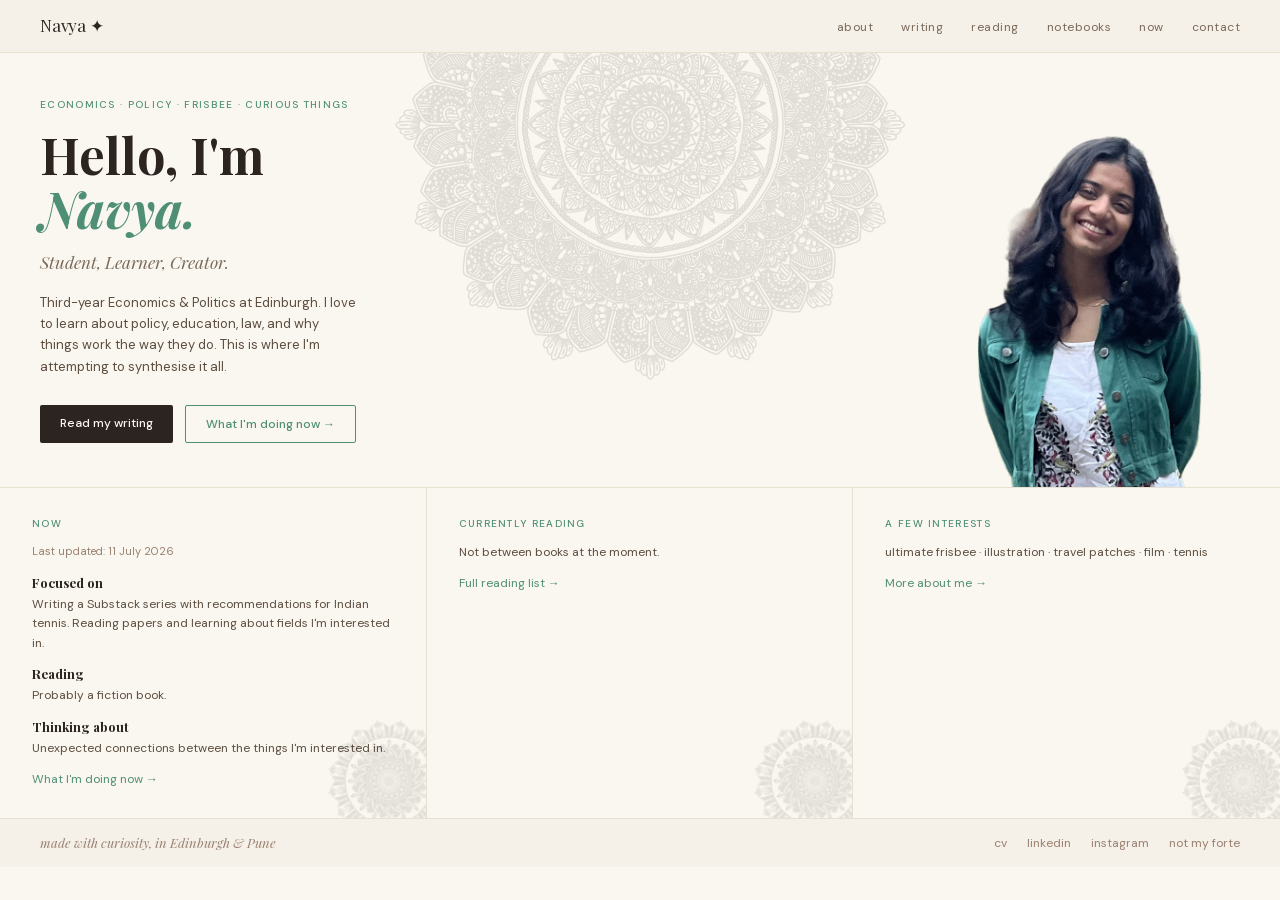
==== commit d83f2917: "deploy: d20bdbb" ====
--- a/index.html
+++ b/index.html
@@ -1 +1 @@
-<!DOCTYPE html><html lang="en" class="__variable_e97de2 __variable_c95b6f"><head><meta charSet="utf-8"/><meta name="viewport" content="width=device-width, initial-scale=1"/><link rel="preload" href="/_next/static/media/13971731025ec697-s.p.woff2" as="font" crossorigin="" type="font/woff2"/><link rel="preload" href="/_next/static/media/78d0dd042ac6d54d-s.p.woff2" as="font" crossorigin="" type="font/woff2"/><link rel="preload" href="/_next/static/media/eaead17c7dbfcd5d-s.p.woff2" as="font" crossorigin="" type="font/woff2"/><link rel="preload" as="image" href="/illustrations/portrait.png" fetchPriority="high"/><link rel="stylesheet" href="/_next/static/css/5948431e1647fa3b.css" data-precedence="next"/><link rel="preload" as="script" fetchPriority="low" href="/_next/static/chunks/webpack-55d3b0a844d4e2e8.js"/><script src="/_next/static/chunks/fd9d1056-5d0c434f4506d830.js" async=""></script><script src="/_next/static/chunks/117-21bcce2cd1406ef6.js" async=""></script><script src="/_next/static/chunks/main-app-a96a70b2214918fa.js" async=""></script><script src="/_next/static/chunks/609-c84de301ef7f7726.js" async=""></script><script src="/_next/static/chunks/app/page-b2a2c988ba91640d.js" async=""></script><title>Navya — economics, politics &amp; curious things</title><meta name="description" content="Personal site of Navya, third-year Economics &amp; Politics student at the University of Edinburgh."/><meta name="next-size-adjust"/><script src="/_next/static/chunks/polyfills-42372ed130431b0a.js" noModule=""></script></head><body><nav style="background-color:#F5F0E8;border-bottom:1px solid #E8E0D0;position:relative;overflow:hidden"><div style="display:flex;align-items:center;justify-content:space-between;padding:0 40px;height:52px"><a style="font-family:var(--font-display);font-size:17px;font-weight:400;color:#2C2420;text-decoration:none;letter-spacing:-0.01em;white-space:nowrap" href="/">Navya ✦</a><ul style="display:flex;gap:28px;list-style:none;margin:0;padding:0"><li><a style="font-family:var(--font-sans);font-size:12px;font-weight:400;color:#7A6A5A;text-decoration:none;letter-spacing:0.04em" class="nav-link" href="/about/">about</a></li><li><a style="font-family:var(--font-sans);font-size:12px;font-weight:400;color:#7A6A5A;text-decoration:none;letter-spacing:0.04em" class="nav-link" href="/writing/">writing</a></li><li><a style="font-family:var(--font-sans);font-size:12px;font-weight:400;color:#7A6A5A;text-decoration:none;letter-spacing:0.04em" class="nav-link" href="/reading/">reading</a></li><li><a style="font-family:var(--font-sans);font-size:12px;font-weight:400;color:#7A6A5A;text-decoration:none;letter-spacing:0.04em" class="nav-link" href="/notebooks/">notebooks</a></li><li><a style="font-family:var(--font-sans);font-size:12px;font-weight:400;color:#7A6A5A;text-decoration:none;letter-spacing:0.04em" class="nav-link" href="/now/">now</a></li><li><a style="font-family:var(--font-sans);font-size:12px;font-weight:400;color:#7A6A5A;text-decoration:none;letter-spacing:0.04em" class="nav-link" href="/contact/">contact</a></li></ul></div></nav><main class="home-main"><section class="home-hero"><span aria-hidden="true" class="home-hero-mandala" style="filter:sepia(1) saturate(1.2) hue-rotate(100deg) brightness(0.75)"><img alt="" loading="lazy" width="900" height="900" decoding="async" data-nimg="1" style="color:transparent;display:block" src="/illustrations/mandala-hero.png"/></span><div class="home-hero-text"><p style="font-family:var(--font-sans);font-size:10px;font-weight:500;letter-spacing:0.13em;text-transform:uppercase;color:#4F8F75;margin-bottom:16px;position:relative;z-index:1">economics · policy · frisbee · curious things</p><h1 style="font-family:var(--font-display);font-size:50px;font-weight:700;color:#2C2420;line-height:1.08;margin-bottom:14px;position:relative;z-index:1">Hello, I&#x27;m<br/><em style="color:#4F8F75;font-style:italic">Navya.</em></h1><p style="font-family:var(--font-display);font-style:italic;font-size:17px;color:#7A6A5A;margin-bottom:16px;position:relative;z-index:1">Student, Learner, Creator.</p><p style="font-family:var(--font-sans);font-size:13px;color:#5C4E40;line-height:1.65;margin-bottom:28px;position:relative;z-index:1">Third-year Economics &amp; Politics at Edinburgh. I love to learn about policy, education, law, and why things work the way they do. This is where I&#x27;m attempting to synthesise it all.</p><div style="display:flex;gap:12px;flex-wrap:wrap;position:relative;z-index:1"><a style="font-family:var(--font-sans);font-size:12px;font-weight:500;color:#FAF7F0;background-color:#2C2420;border:none;padding:9px 20px;border-radius:2px;text-decoration:none;display:inline-block" href="/writing/">Read my writing</a><a class="btn-secondary" style="font-family:var(--font-sans);font-size:12px;font-weight:500;color:#4F8F75;background-color:transparent;border:1px solid #4F8F75;padding:9px 20px;border-radius:2px;text-decoration:none;display:inline-block" href="/now/">What I&#x27;m doing now →</a></div></div><div class="home-hero-portrait-col"><div class="home-hero-portrait-wrap"><img alt="Navya" fetchPriority="high" decoding="async" data-nimg="fill" style="position:absolute;height:100%;width:100%;left:0;top:0;right:0;bottom:0;object-fit:cover;object-position:top center;color:transparent" src="/illustrations/portrait.png"/></div></div></section><section class="home-content-grid"><div class="home-grid-cell"><p style="font-family:var(--font-sans);font-size:10px;font-weight:500;letter-spacing:0.13em;text-transform:uppercase;color:#4F8F75;margin-bottom:12px">Now</p><p style="font-family:var(--font-sans);font-size:11px;color:#9A8070;margin-bottom:14px">Last updated: <!-- -->11 July 2026</p><div style="display:flex;flex-direction:column;gap:12px"><div><h2 style="font-family:var(--font-display);font-size:13px;font-weight:700;color:#2C2420;line-height:1.35;margin-bottom:4px">Focused on</h2><p style="font-family:var(--font-sans);font-size:12px;color:#5C4E40;line-height:1.6;margin:0">Writing a Substack series with recommendations for Indian tennis. Reading papers and learning about fields I&#x27;m interested in.</p></div><div><h2 style="font-family:var(--font-display);font-size:13px;font-weight:700;color:#2C2420;line-height:1.35;margin-bottom:4px">Reading</h2><p style="font-family:var(--font-sans);font-size:12px;color:#5C4E40;line-height:1.6;margin:0">Probably a fiction book.</p></div><div><h2 style="font-family:var(--font-display);font-size:13px;font-weight:700;color:#2C2420;line-height:1.35;margin-bottom:4px">Thinking about</h2><p style="font-family:var(--font-sans);font-size:12px;color:#5C4E40;line-height:1.6;margin:0">Unexpected connections between the things I&#x27;m interested in.</p></div></div><a class="cell-link" style="font-family:var(--font-sans);font-size:12px;color:#4F8F75;text-decoration:none;display:inline-block;margin-top:12px" href="/now/">What I&#x27;m doing now →</a><span aria-hidden="true" style="position:absolute;bottom:-28px;right:-28px;width:130px;height:130px;opacity:0.11;pointer-events:none;user-select:none;z-index:0;filter:sepia(1) saturate(1.2) hue-rotate(100deg) brightness(0.75)"><img alt="" loading="lazy" width="130" height="130" decoding="async" data-nimg="1" style="color:transparent;display:block" src="/illustrations/mandala-corner.png"/></span></div><div class="home-grid-cell"><p style="font-family:var(--font-sans);font-size:10px;font-weight:500;letter-spacing:0.13em;text-transform:uppercase;color:#4F8F75;margin-bottom:12px">Currently reading</p><p style="font-family:var(--font-sans);font-size:12px;color:#5C4E40;line-height:1.6;margin-top:10px">Not between books at the moment.</p><a class="cell-link" style="font-family:var(--font-sans);font-size:12px;color:#4F8F75;text-decoration:none;display:inline-block;margin-top:12px" href="/reading/">Full reading list →</a><span aria-hidden="true" style="position:absolute;bottom:-28px;right:-28px;width:130px;height:130px;opacity:0.11;pointer-events:none;user-select:none;z-index:0;filter:sepia(1) saturate(1.2) hue-rotate(100deg) brightness(0.75)"><img alt="" loading="lazy" width="130" height="130" decoding="async" data-nimg="1" style="color:transparent;display:block" src="/illustrations/mandala-corner.png"/></span></div><div class="home-grid-cell home-grid-cell--interests"><p style="font-family:var(--font-sans);font-size:10px;font-weight:500;letter-spacing:0.13em;text-transform:uppercase;color:#4F8F75;margin-bottom:12px">A few interests</p><p style="font-family:var(--font-sans);font-size:12px;color:#5C4E40;line-height:1.6;margin-top:10px">ultimate frisbee · illustration · travel patches · film · tennis</p><a class="cell-link" style="font-family:var(--font-sans);font-size:12px;color:#4F8F75;text-decoration:none;display:inline-block;margin-top:12px" href="/about/">More about me →</a><span aria-hidden="true" style="position:absolute;bottom:-28px;right:-28px;width:130px;height:130px;opacity:0.11;pointer-events:none;user-select:none;z-index:0;filter:sepia(1) saturate(1.2) hue-rotate(100deg) brightness(0.75)"><img alt="" loading="lazy" width="130" height="130" decoding="async" data-nimg="1" style="color:transparent;display:block" src="/illustrations/mandala-corner.png"/></span></div></section></main><footer style="background-color:#F5F0E8;border-top:1px solid #E8E0D0;padding:14px 40px;display:flex;align-items:center;justify-content:space-between;position:relative;overflow:hidden"><p style="font-family:var(--font-display);font-style:italic;font-size:13px;color:#9A8070;position:relative;z-index:1">made with curiosity, in Edinburgh &amp; Pune</p><div style="display:flex;gap:20px;position:relative;z-index:1"><a href="/resume.pdf" target="_blank" rel="noopener noreferrer" style="font-family:var(--font-sans);font-size:12px;color:#9A8070;text-decoration:none">cv</a><a href="https://www.linkedin.com/in/navya-bhamidipati" target="_blank" rel="noopener noreferrer" style="font-family:var(--font-sans);font-size:12px;color:#9A8070;text-decoration:none">linkedin</a><a href="https://instagram.com/not.my.forte" target="_blank" rel="noopener noreferrer" style="font-family:var(--font-sans);font-size:12px;color:#9A8070;text-decoration:none">instagram</a><a href="https://notmyforte.substack.com" target="_blank" rel="noopener noreferrer" style="font-family:var(--font-sans);font-size:12px;color:#9A8070;text-decoration:none">not my forte</a></div></footer><script src="/_next/static/chunks/webpack-55d3b0a844d4e2e8.js" async=""></script><script>(self.__next_f=self.__next_f||[]).push([0]);self.__next_f.push([2,null])</script><script>self.__next_f.push([1,"1:HL[\"/_next/static/media/13971731025ec697-s.p.woff2\",\"font\",{\"crossOrigin\":\"\",\"type\":\"font/woff2\"}]\n2:HL[\"/_next/static/media/78d0dd042ac6d54d-s.p.woff2\",\"font\",{\"crossOrigin\":\"\",\"type\":\"font/woff2\"}]\n3:HL[\"/_next/static/media/eaead17c7dbfcd5d-s.p.woff2\",\"font\",{\"crossOrigin\":\"\",\"type\":\"font/woff2\"}]\n4:HL[\"/_next/static/css/5948431e1647fa3b.css\",\"style\"]\n"])</script><script>self.__next_f.push([1,"5:I[2846,[],\"\"]\n7:I[2972,[\"609\",\"static/chunks/609-c84de301ef7f7726.js\",\"931\",\"static/chunks/app/page-b2a2c988ba91640d.js\"],\"\"]\n8:I[5878,[\"609\",\"static/chunks/609-c84de301ef7f7726.js\",\"931\",\"static/chunks/app/page-b2a2c988ba91640d.js\"],\"Image\"]\n9:I[4707,[],\"\"]\na:I[6423,[],\"\"]\nc:I[1060,[],\"\"]\nd:[]\n"])</script><script>self.__next_f.push([1,"0:[\"$\",\"$L5\",null,{\"buildId\":\"QhSDJmi4f8v5dm4nmmNB7\",\"assetPrefix\":\"\",\"urlParts\":[\"\",\"\"],\"initialTree\":[\"\",{\"children\":[\"__PAGE__\",{}]},\"$undefined\",\"$undefined\",true],\"initialSeedData\":[\"\",{\"children\":[\"__PAGE__\",{},[[\"$L6\",[[\"$\",\"nav\",null,{\"style\":{\"backgroundColor\":\"#F5F0E8\",\"borderBottom\":\"1px solid #E8E0D0\",\"position\":\"relative\",\"overflow\":\"hidden\"},\"children\":[\"$\",\"div\",null,{\"style\":{\"display\":\"flex\",\"alignItems\":\"center\",\"justifyContent\":\"space-between\",\"padding\":\"0 40px\",\"height\":52},\"children\":[[\"$\",\"$L7\",null,{\"href\":\"/\",\"style\":{\"fontFamily\":\"var(--font-display)\",\"fontSize\":17,\"fontWeight\":400,\"color\":\"#2C2420\",\"textDecoration\":\"none\",\"letterSpacing\":\"-0.01em\",\"whiteSpace\":\"nowrap\"},\"children\":\"Navya ✦\"}],[\"$\",\"ul\",null,{\"style\":{\"display\":\"flex\",\"gap\":28,\"listStyle\":\"none\",\"margin\":0,\"padding\":0},\"children\":[[\"$\",\"li\",\"/about\",{\"children\":[\"$\",\"$L7\",null,{\"href\":\"/about\",\"style\":{\"fontFamily\":\"var(--font-sans)\",\"fontSize\":12,\"fontWeight\":400,\"color\":\"#7A6A5A\",\"textDecoration\":\"none\",\"letterSpacing\":\"0.04em\"},\"className\":\"nav-link\",\"children\":\"about\"}]}],[\"$\",\"li\",\"/writing\",{\"children\":[\"$\",\"$L7\",null,{\"href\":\"/writing\",\"style\":{\"fontFamily\":\"var(--font-sans)\",\"fontSize\":12,\"fontWeight\":400,\"color\":\"#7A6A5A\",\"textDecoration\":\"none\",\"letterSpacing\":\"0.04em\"},\"className\":\"nav-link\",\"children\":\"writing\"}]}],[\"$\",\"li\",\"/reading\",{\"children\":[\"$\",\"$L7\",null,{\"href\":\"/reading\",\"style\":{\"fontFamily\":\"var(--font-sans)\",\"fontSize\":12,\"fontWeight\":400,\"color\":\"#7A6A5A\",\"textDecoration\":\"none\",\"letterSpacing\":\"0.04em\"},\"className\":\"nav-link\",\"children\":\"reading\"}]}],[\"$\",\"li\",\"/notebooks\",{\"children\":[\"$\",\"$L7\",null,{\"href\":\"/notebooks\",\"style\":{\"fontFamily\":\"var(--font-sans)\",\"fontSize\":12,\"fontWeight\":400,\"color\":\"#7A6A5A\",\"textDecoration\":\"none\",\"letterSpacing\":\"0.04em\"},\"className\":\"nav-link\",\"children\":\"notebooks\"}]}],[\"$\",\"li\",\"/now\",{\"children\":[\"$\",\"$L7\",null,{\"href\":\"/now\",\"style\":{\"fontFamily\":\"var(--font-sans)\",\"fontSize\":12,\"fontWeight\":400,\"color\":\"#7A6A5A\",\"textDecoration\":\"none\",\"letterSpacing\":\"0.04em\"},\"className\":\"nav-link\",\"children\":\"now\"}]}],[\"$\",\"li\",\"/contact\",{\"children\":[\"$\",\"$L7\",null,{\"href\":\"/contact\",\"style\":{\"fontFamily\":\"var(--font-sans)\",\"fontSize\":12,\"fontWeight\":400,\"color\":\"#7A6A5A\",\"textDecoration\":\"none\",\"letterSpacing\":\"0.04em\"},\"className\":\"nav-link\",\"children\":\"contact\"}]}]]}]]}]}],[\"$\",\"main\",null,{\"className\":\"home-main\",\"children\":[[\"$\",\"section\",null,{\"className\":\"home-hero\",\"children\":[[\"$\",\"span\",null,{\"aria-hidden\":\"true\",\"className\":\"home-hero-mandala\",\"style\":{\"filter\":\"sepia(1) saturate(1.2) hue-rotate(100deg) brightness(0.75)\"},\"children\":[\"$\",\"$L8\",null,{\"src\":\"/illustrations/mandala-hero.png\",\"alt\":\"\",\"width\":900,\"height\":900,\"style\":{\"display\":\"block\"}}]}],[\"$\",\"div\",null,{\"className\":\"home-hero-text\",\"children\":[[\"$\",\"p\",null,{\"style\":{\"fontFamily\":\"var(--font-sans)\",\"fontSize\":10,\"fontWeight\":500,\"letterSpacing\":\"0.13em\",\"textTransform\":\"uppercase\",\"color\":\"#4F8F75\",\"marginBottom\":16,\"position\":\"relative\",\"zIndex\":1},\"children\":\"economics · policy · frisbee · curious things\"}],[\"$\",\"h1\",null,{\"style\":{\"fontFamily\":\"var(--font-display)\",\"fontSize\":50,\"fontWeight\":700,\"color\":\"#2C2420\",\"lineHeight\":1.08,\"marginBottom\":14,\"position\":\"relative\",\"zIndex\":1},\"children\":[\"Hello, I'm\",[\"$\",\"br\",null,{}],[\"$\",\"em\",null,{\"style\":{\"color\":\"#4F8F75\",\"fontStyle\":\"italic\"},\"children\":\"Navya.\"}]]}],[\"$\",\"p\",null,{\"style\":{\"fontFamily\":\"var(--font-display)\",\"fontStyle\":\"italic\",\"fontSize\":17,\"color\":\"#7A6A5A\",\"marginBottom\":16,\"position\":\"relative\",\"zIndex\":1},\"children\":\"Student, Learner, Creator.\"}],[\"$\",\"p\",null,{\"style\":{\"fontFamily\":\"var(--font-sans)\",\"fontSize\":13,\"color\":\"#5C4E40\",\"lineHeight\":1.65,\"marginBottom\":28,\"position\":\"relative\",\"zIndex\":1},\"children\":\"Third-year Economics \u0026 Politics at Edinburgh. I love to learn about policy, education, law, and why things work the way they do. This is where I'm attempting to synthesise it all.\"}],[\"$\",\"div\",null,{\"style\":{\"display\":\"flex\",\"gap\":12,\"flexWrap\":\"wrap\",\"position\":\"relative\",\"zIndex\":1},\"children\":[[\"$\",\"$L7\",null,{\"href\":\"/writing\",\"style\":{\"fontFamily\":\"var(--font-sans)\",\"fontSize\":12,\"fontWeight\":500,\"color\":\"#FAF7F0\",\"backgroundColor\":\"#2C2420\",\"border\":\"none\",\"padding\":\"9px 20px\",\"borderRadius\":2,\"textDecoration\":\"none\",\"display\":\"inline-block\"},\"children\":\"Read my writing\"}],[\"$\",\"$L7\",null,{\"href\":\"/now\",\"className\":\"btn-secondary\",\"style\":{\"fontFamily\":\"var(--font-sans)\",\"fontSize\":12,\"fontWeight\":500,\"color\":\"#4F8F75\",\"backgroundColor\":\"transparent\",\"border\":\"1px solid #4F8F75\",\"padding\":\"9px 20px\",\"borderRadius\":2,\"textDecoration\":\"none\",\"display\":\"inline-block\"},\"children\":\"What I'm doing now →\"}]]}]]}],[\"$\",\"div\",null,{\"className\":\"home-hero-portrait-col\",\"children\":[\"$\",\"div\",null,{\"className\":\"home-hero-portrait-wrap\",\"children\":[\"$\",\"$L8\",null,{\"src\":\"/illustrations/portrait.png\",\"alt\":\"Navya\",\"fill\":true,\"style\":{\"objectFit\":\"cover\",\"objectPosition\":\"top center\",\"width\":\"100%\",\"height\":\"100%\"},\"priority\":true}]}]}]]}],[\"$\",\"section\",null,{\"className\":\"home-content-grid\",\"children\":[[\"$\",\"div\",null,{\"className\":\"home-grid-cell\",\"children\":[[\"$\",\"p\",null,{\"style\":{\"fontFamily\":\"var(--font-sans)\",\"fontSize\":10,\"fontWeight\":500,\"letterSpacing\":\"0.13em\",\"textTransform\":\"uppercase\",\"color\":\"#4F8F75\",\"marginBottom\":12},\"children\":\"Now\"}],[\"$\",\"p\",null,{\"style\":{\"fontFamily\":\"var(--font-sans)\",\"fontSize\":11,\"color\":\"#9A8070\",\"marginBottom\":14},\"children\":[\"Last updated: \",\"11 July 2026\"]}],[\"$\",\"div\",null,{\"style\":{\"display\":\"flex\",\"flexDirection\":\"column\",\"gap\":12},\"children\":[[\"$\",\"div\",\"focused\",{\"children\":[[\"$\",\"h2\",null,{\"style\":{\"fontFamily\":\"var(--font-display)\",\"fontSize\":13,\"fontWeight\":700,\"color\":\"#2C2420\",\"lineHeight\":1.35,\"marginBottom\":4},\"children\":\"Focused on\"}],[\"$\",\"p\",null,{\"style\":{\"fontFamily\":\"var(--font-sans)\",\"fontSize\":12,\"color\":\"#5C4E40\",\"lineHeight\":1.6,\"margin\":0},\"children\":\"Writing a Substack series with recommendations for Indian tennis. Reading papers and learning about fields I'm interested in.\"}]]}],[\"$\",\"div\",\"reading\",{\"children\":[[\"$\",\"h2\",null,{\"style\":{\"fontFamily\":\"var(--font-display)\",\"fontSize\":13,\"fontWeight\":700,\"color\":\"#2C2420\",\"lineHeight\":1.35,\"marginBottom\":4},\"children\":\"Reading\"}],[\"$\",\"p\",null,{\"style\":{\"fontFamily\":\"var(--font-sans)\",\"fontSize\":12,\"color\":\"#5C4E40\",\"lineHeight\":1.6,\"margin\":0},\"children\":\"Probably a fiction book.\"}]]}],[\"$\",\"div\",\"thinking\",{\"children\":[[\"$\",\"h2\",null,{\"style\":{\"fontFamily\":\"var(--font-display)\",\"fontSize\":13,\"fontWeight\":700,\"color\":\"#2C2420\",\"lineHeight\":1.35,\"marginBottom\":4},\"children\":\"Thinking about\"}],[\"$\",\"p\",null,{\"style\":{\"fontFamily\":\"var(--font-sans)\",\"fontSize\":12,\"color\":\"#5C4E40\",\"lineHeight\":1.6,\"margin\":0},\"children\":\"Unexpected connections between the things I'm interested in.\"}]]}]]}],[\"$\",\"$L7\",null,{\"href\":\"/now\",\"className\":\"cell-link\",\"style\":{\"fontFamily\":\"var(--font-sans)\",\"fontSize\":12,\"color\":\"#4F8F75\",\"textDecoration\":\"none\",\"display\":\"inline-block\",\"marginTop\":12},\"children\":\"What I'm doing now →\"}],[\"$\",\"span\",null,{\"aria-hidden\":\"true\",\"style\":{\"position\":\"absolute\",\"bottom\":-28,\"right\":-28,\"width\":130,\"height\":130,\"opacity\":0.11,\"pointerEvents\":\"none\",\"userSelect\":\"none\",\"zIndex\":0,\"filter\":\"sepia(1) saturate(1.2) hue-rotate(100deg) brightness(0.75)\"},\"children\":[\"$\",\"$L8\",null,{\"src\":\"/illustrations/mandala-corner.png\",\"alt\":\"\",\"width\":130,\"height\":130,\"style\":{\"display\":\"block\"}}]}]]}],[\"$\",\"div\",null,{\"className\":\"home-grid-cell\",\"children\":[[\"$\",\"p\",null,{\"style\":{\"fontFamily\":\"var(--font-sans)\",\"fontSize\":10,\"fontWeight\":500,\"letterSpacing\":\"0.13em\",\"textTransform\":\"uppercase\",\"color\":\"#4F8F75\",\"marginBottom\":12},\"children\":\"Currently reading\"}],[\"$\",\"p\",null,{\"style\":{\"fontFamily\":\"var(--font-sans)\",\"fontSize\":12,\"color\":\"#5C4E40\",\"lineHeight\":1.6,\"marginTop\":10},\"children\":\"Not between books at the moment.\"}],[\"$\",\"$L7\",null,{\"href\":\"/reading\",\"className\":\"cell-link\",\"style\":{\"fontFamily\":\"var(--font-sans)\",\"fontSize\":12,\"color\":\"#4F8F75\",\"textDecoration\":\"none\",\"display\":\"inline-block\",\"marginTop\":12},\"children\":\"Full reading list →\"}],[\"$\",\"span\",null,{\"aria-hidden\":\"true\",\"style\":{\"position\":\"absolute\",\"bottom\":-28,\"right\":-28,\"width\":130,\"height\":130,\"opacity\":0.11,\"pointerEvents\":\"none\",\"userSelect\":\"none\",\"zIndex\":0,\"filter\":\"sepia(1) saturate(1.2) hue-rotate(100deg) brightness(0.75)\"},\"children\":[\"$\",\"$L8\",null,{\"src\":\"/illustrations/mandala-corner.png\",\"alt\":\"\",\"width\":130,\"height\":130,\"style\":{\"display\":\"block\"}}]}]]}],[\"$\",\"div\",null,{\"className\":\"home-grid-cell home-grid-cell--interests\",\"children\":[[\"$\",\"p\",null,{\"style\":{\"fontFamily\":\"var(--font-sans)\",\"fontSize\":10,\"fontWeight\":500,\"letterSpacing\":\"0.13em\",\"textTransform\":\"uppercase\",\"color\":\"#4F8F75\",\"marginBottom\":12},\"children\":\"A few interests\"}],[\"$\",\"p\",null,{\"style\":{\"fontFamily\":\"var(--font-sans)\",\"fontSize\":12,\"color\":\"#5C4E40\",\"lineHeight\":1.6,\"marginTop\":10},\"children\":\"ultimate frisbee · illustration · travel patches · film · tennis\"}],[\"$\",\"$L7\",null,{\"href\":\"/about\",\"className\":\"cell-link\",\"style\":{\"fontFamily\":\"var(--font-sans)\",\"fontSize\":12,\"color\":\"#4F8F75\",\"textDecoration\":\"none\",\"display\":\"inline-block\",\"marginTop\":12},\"children\":\"More about me →\"}],[\"$\",\"span\",null,{\"aria-hidden\":\"true\",\"style\":{\"position\":\"absolute\",\"bottom\":-28,\"right\":-28,\"width\":130,\"height\":130,\"opacity\":0.11,\"pointerEvents\":\"none\",\"userSelect\":\"none\",\"zIndex\":0,\"filter\":\"sepia(1) saturate(1.2) hue-rotate(100deg) brightness(0.75)\"},\"children\":[\"$\",\"$L8\",null,{\"src\":\"/illustrations/mandala-corner.png\",\"alt\":\"\",\"width\":130,\"height\":130,\"style\":{\"display\":\"block\"}}]}]]}]]}]]}],[\"$\",\"footer\",null,{\"style\":{\"backgroundColor\":\"#F5F0E8\",\"borderTop\":\"1px solid #E8E0D0\",\"padding\":\"14px 40px\",\"display\":\"flex\",\"alignItems\":\"center\",\"justifyContent\":\"space-between\",\"position\":\"relative\",\"overflow\":\"hidden\"},\"children\":[[\"$\",\"p\",null,{\"style\":{\"fontFamily\":\"var(--font-display)\",\"fontStyle\":\"italic\",\"fontSize\":13,\"color\":\"#9A8070\",\"position\":\"relative\",\"zIndex\":1},\"children\":\"made with curiosity, in Edinburgh \u0026 Pune\"}],[\"$\",\"div\",null,{\"style\":{\"display\":\"flex\",\"gap\":20,\"position\":\"relative\",\"zIndex\":1},\"children\":[[\"$\",\"a\",\"/resume.pdf\",{\"href\":\"/resume.pdf\",\"target\":\"_blank\",\"rel\":\"noopener noreferrer\",\"style\":{\"fontFamily\":\"var(--font-sans)\",\"fontSize\":12,\"color\":\"#9A8070\",\"textDecoration\":\"none\"},\"children\":\"cv\"}],[\"$\",\"a\",\"https://www.linkedin.com/in/navya-bhamidipati\",{\"href\":\"https://www.linkedin.com/in/navya-bhamidipati\",\"target\":\"_blank\",\"rel\":\"noopener noreferrer\",\"style\":{\"fontFamily\":\"var(--font-sans)\",\"fontSize\":12,\"color\":\"#9A8070\",\"textDecoration\":\"none\"},\"children\":\"linkedin\"}],[\"$\",\"a\",\"https://instagram.com/not.my.forte\",{\"href\":\"https://instagram.com/not.my.forte\",\"target\":\"_blank\",\"rel\":\"noopener noreferrer\",\"style\":{\"fontFamily\":\"var(--font-sans)\",\"fontSize\":12,\"color\":\"#9A8070\",\"textDecoration\":\"none\"},\"children\":\"instagram\"}],[\"$\",\"a\",\"https://notmyforte.substack.com\",{\"href\":\"https://notmyforte.substack.com\",\"target\":\"_blank\",\"rel\":\"noopener noreferrer\",\"style\":{\"fontFamily\":\"var(--font-sans)\",\"fontSize\":12,\"color\":\"#9A8070\",\"textDecoration\":\"none\"},\"children\":\"not my forte\"}]]}]]}]],null],null],null]},[[[[\"$\",\"link\",\"0\",{\"rel\":\"stylesheet\",\"href\":\"/_next/static/css/5948431e1647fa3b.css\",\"precedence\":\"next\",\"crossOrigin\":\"$undefined\"}]],[\"$\",\"html\",null,{\"lang\":\"en\",\"className\":\"__variable_e97de2 __variable_c95b6f\",\"children\":[\"$\",\"body\",null,{\"children\":[\"$\",\"$L9\",null,{\"parallelRouterKey\":\"children\",\"segmentPath\":[\"children\"],\"error\":\"$undefined\",\"errorStyles\":\"$undefined\",\"errorScripts\":\"$undefined\",\"template\":[\"$\",\"$La\",null,{}],\"templateStyles\":\"$undefined\",\"templateScripts\":\"$undefined\",\"notFound\":[[\"$\",\"title\",null,{\"children\":\"404: This page could not be found.\"}],[\"$\",\"div\",null,{\"style\":{\"fontFamily\":\"system-ui,\\\"Segoe UI\\\",Roboto,Helvetica,Arial,sans-serif,\\\"Apple Color Emoji\\\",\\\"Segoe UI Emoji\\\"\",\"height\":\"100vh\",\"textAlign\":\"center\",\"display\":\"flex\",\"flexDirection\":\"column\",\"alignItems\":\"center\",\"justifyContent\":\"center\"},\"children\":[\"$\",\"div\",null,{\"children\":[[\"$\",\"style\",null,{\"dangerouslySetInnerHTML\":{\"__html\":\"body{color:#000;background:#fff;margin:0}.next-error-h1{border-right:1px solid rgba(0,0,0,.3)}@media (prefers-color-scheme:dark){body{color:#fff;background:#000}.next-error-h1{border-right:1px solid rgba(255,255,255,.3)}}\"}}],[\"$\",\"h1\",null,{\"className\":\"next-error-h1\",\"style\":{\"display\":\"inline-block\",\"margin\":\"0 20px 0 0\",\"padding\":\"0 23px 0 0\",\"fontSize\":24,\"fontWeight\":500,\"verticalAlign\":\"top\",\"lineHeight\":\"49px\"},\"children\":\"404\"}],[\"$\",\"div\",null,{\"style\":{\"display\":\"inline-block\"},\"children\":[\"$\",\"h2\",null,{\"style\":{\"fontSize\":14,\"fontWeight\":400,\"lineHeight\":\"49px\",\"margin\":0},\"children\":\"This page could not be found.\"}]}]]}]}]],\"notFoundStyles\":[]}]}]}]],null],null],\"couldBeIntercepted\":false,\"initialHead\":[null,\"$Lb\"],\"globalErrorComponent\":\"$c\",\"missingSlots\":\"$Wd\"}]\n"])</script><script>self.__next_f.push([1,"b:[[\"$\",\"meta\",\"0\",{\"name\":\"viewport\",\"content\":\"width=device-width, initial-scale=1\"}],[\"$\",\"meta\",\"1\",{\"charSet\":\"utf-8\"}],[\"$\",\"title\",\"2\",{\"children\":\"Navya — economics, politics \u0026 curious things\"}],[\"$\",\"meta\",\"3\",{\"name\":\"description\",\"content\":\"Personal site of Navya, third-year Economics \u0026 Politics student at the University of Edinburgh.\"}],[\"$\",\"meta\",\"4\",{\"name\":\"next-size-adjust\"}]]\n6:null\n"])</script></body></html>+<!DOCTYPE html><html lang="en" class="__variable_e97de2 __variable_c95b6f"><head><meta charSet="utf-8"/><meta name="viewport" content="width=device-width, initial-scale=1"/><link rel="preload" href="/_next/static/media/13971731025ec697-s.p.woff2" as="font" crossorigin="" type="font/woff2"/><link rel="preload" href="/_next/static/media/78d0dd042ac6d54d-s.p.woff2" as="font" crossorigin="" type="font/woff2"/><link rel="preload" href="/_next/static/media/eaead17c7dbfcd5d-s.p.woff2" as="font" crossorigin="" type="font/woff2"/><link rel="preload" as="image" href="/illustrations/portrait.png?v=waist-1" fetchPriority="high"/><link rel="stylesheet" href="/_next/static/css/aa6a559af149bac1.css" data-precedence="next"/><link rel="preload" as="script" fetchPriority="low" href="/_next/static/chunks/webpack-55d3b0a844d4e2e8.js"/><script src="/_next/static/chunks/fd9d1056-5d0c434f4506d830.js" async=""></script><script src="/_next/static/chunks/117-21bcce2cd1406ef6.js" async=""></script><script src="/_next/static/chunks/main-app-a96a70b2214918fa.js" async=""></script><script src="/_next/static/chunks/609-c84de301ef7f7726.js" async=""></script><script src="/_next/static/chunks/app/page-b2a2c988ba91640d.js" async=""></script><title>Navya — economics, politics &amp; curious things</title><meta name="description" content="Personal site of Navya, third-year Economics &amp; Politics student at the University of Edinburgh."/><meta name="next-size-adjust"/><script src="/_next/static/chunks/polyfills-42372ed130431b0a.js" noModule=""></script></head><body><nav style="background-color:#F5F0E8;border-bottom:1px solid #E8E0D0;position:relative;overflow:hidden"><div style="display:flex;align-items:center;justify-content:space-between;padding:0 40px;height:52px"><a style="font-family:var(--font-display);font-size:17px;font-weight:400;color:#2C2420;text-decoration:none;letter-spacing:-0.01em;white-space:nowrap" href="/">Navya ✦</a><ul style="display:flex;gap:28px;list-style:none;margin:0;padding:0"><li><a style="font-family:var(--font-sans);font-size:12px;font-weight:400;color:#7A6A5A;text-decoration:none;letter-spacing:0.04em" class="nav-link" href="/about/">about</a></li><li><a style="font-family:var(--font-sans);font-size:12px;font-weight:400;color:#7A6A5A;text-decoration:none;letter-spacing:0.04em" class="nav-link" href="/writing/">writing</a></li><li><a style="font-family:var(--font-sans);font-size:12px;font-weight:400;color:#7A6A5A;text-decoration:none;letter-spacing:0.04em" class="nav-link" href="/reading/">reading</a></li><li><a style="font-family:var(--font-sans);font-size:12px;font-weight:400;color:#7A6A5A;text-decoration:none;letter-spacing:0.04em" class="nav-link" href="/notebooks/">notebooks</a></li><li><a style="font-family:var(--font-sans);font-size:12px;font-weight:400;color:#7A6A5A;text-decoration:none;letter-spacing:0.04em" class="nav-link" href="/now/">now</a></li><li><a style="font-family:var(--font-sans);font-size:12px;font-weight:400;color:#7A6A5A;text-decoration:none;letter-spacing:0.04em" class="nav-link" href="/contact/">contact</a></li></ul></div></nav><main class="home-main"><section class="home-hero"><span aria-hidden="true" class="home-hero-mandala" style="filter:sepia(1) saturate(1.2) hue-rotate(100deg) brightness(0.75)"><img alt="" loading="lazy" width="900" height="900" decoding="async" data-nimg="1" style="color:transparent;display:block" src="/illustrations/mandala-hero.png"/></span><div class="home-hero-text"><p style="font-family:var(--font-sans);font-size:10px;font-weight:500;letter-spacing:0.13em;text-transform:uppercase;color:#4F8F75;margin-bottom:16px;position:relative;z-index:1">economics · policy · frisbee · curious things</p><h1 style="font-family:var(--font-display);font-size:50px;font-weight:700;color:#2C2420;line-height:1.08;margin-bottom:14px;position:relative;z-index:1">Hello, I&#x27;m<br/><em style="color:#4F8F75;font-style:italic">Navya.</em></h1><p style="font-family:var(--font-display);font-style:italic;font-size:17px;color:#7A6A5A;margin-bottom:16px;position:relative;z-index:1">Student, Learner, Creator.</p><p style="font-family:var(--font-sans);font-size:13px;color:#5C4E40;line-height:1.65;margin-bottom:28px;position:relative;z-index:1">Third-year Economics &amp; Politics at Edinburgh. I love to learn about policy, education, law, and why things work the way they do. This is where I&#x27;m attempting to synthesise it all.</p><div style="display:flex;gap:12px;flex-wrap:wrap;position:relative;z-index:1"><a style="font-family:var(--font-sans);font-size:12px;font-weight:500;color:#FAF7F0;background-color:#2C2420;border:none;padding:9px 20px;border-radius:2px;text-decoration:none;display:inline-block" href="/writing/">Read my writing</a><a class="btn-secondary" style="font-family:var(--font-sans);font-size:12px;font-weight:500;color:#4F8F75;background-color:transparent;border:1px solid #4F8F75;padding:9px 20px;border-radius:2px;text-decoration:none;display:inline-block" href="/now/">What I&#x27;m doing now →</a></div></div><div class="home-hero-portrait-col"><div class="home-hero-portrait-wrap"><img alt="Navya" fetchPriority="high" decoding="async" data-nimg="fill" style="position:absolute;height:100%;width:100%;left:0;top:0;right:0;bottom:0;object-fit:contain;object-position:center bottom;color:transparent" src="/illustrations/portrait.png?v=waist-1"/></div></div></section><section class="home-content-grid"><div class="home-grid-cell"><p style="font-family:var(--font-sans);font-size:10px;font-weight:500;letter-spacing:0.13em;text-transform:uppercase;color:#4F8F75;margin-bottom:12px">Now</p><p style="font-family:var(--font-sans);font-size:11px;color:#9A8070;margin-bottom:14px">Last updated: <!-- -->11 July 2026</p><div style="display:flex;flex-direction:column;gap:12px"><div><h2 style="font-family:var(--font-display);font-size:13px;font-weight:700;color:#2C2420;line-height:1.35;margin-bottom:4px">Focused on</h2><p style="font-family:var(--font-sans);font-size:12px;color:#5C4E40;line-height:1.6;margin:0">Writing a Substack series with recommendations for Indian tennis. Reading papers and learning about fields I&#x27;m interested in.</p></div><div><h2 style="font-family:var(--font-display);font-size:13px;font-weight:700;color:#2C2420;line-height:1.35;margin-bottom:4px">Reading</h2><p style="font-family:var(--font-sans);font-size:12px;color:#5C4E40;line-height:1.6;margin:0">Probably a fiction book.</p></div><div><h2 style="font-family:var(--font-display);font-size:13px;font-weight:700;color:#2C2420;line-height:1.35;margin-bottom:4px">Thinking about</h2><p style="font-family:var(--font-sans);font-size:12px;color:#5C4E40;line-height:1.6;margin:0">Unexpected connections between the things I&#x27;m interested in.</p></div></div><a class="cell-link" style="font-family:var(--font-sans);font-size:12px;color:#4F8F75;text-decoration:none;display:inline-block;margin-top:12px" href="/now/">What I&#x27;m doing now →</a><span aria-hidden="true" style="position:absolute;bottom:-28px;right:-28px;width:130px;height:130px;opacity:0.11;pointer-events:none;user-select:none;z-index:0;filter:sepia(1) saturate(1.2) hue-rotate(100deg) brightness(0.75)"><img alt="" loading="lazy" width="130" height="130" decoding="async" data-nimg="1" style="color:transparent;display:block" src="/illustrations/mandala-corner.png"/></span></div><div class="home-grid-cell"><p style="font-family:var(--font-sans);font-size:10px;font-weight:500;letter-spacing:0.13em;text-transform:uppercase;color:#4F8F75;margin-bottom:12px">Currently reading</p><p style="font-family:var(--font-sans);font-size:12px;color:#5C4E40;line-height:1.6;margin-top:10px">Not between books at the moment.</p><a class="cell-link" style="font-family:var(--font-sans);font-size:12px;color:#4F8F75;text-decoration:none;display:inline-block;margin-top:12px" href="/reading/">Full reading list →</a><span aria-hidden="true" style="position:absolute;bottom:-28px;right:-28px;width:130px;height:130px;opacity:0.11;pointer-events:none;user-select:none;z-index:0;filter:sepia(1) saturate(1.2) hue-rotate(100deg) brightness(0.75)"><img alt="" loading="lazy" width="130" height="130" decoding="async" data-nimg="1" style="color:transparent;display:block" src="/illustrations/mandala-corner.png"/></span></div><div class="home-grid-cell home-grid-cell--interests"><p style="font-family:var(--font-sans);font-size:10px;font-weight:500;letter-spacing:0.13em;text-transform:uppercase;color:#4F8F75;margin-bottom:12px">A few interests</p><p style="font-family:var(--font-sans);font-size:12px;color:#5C4E40;line-height:1.6;margin-top:10px">ultimate frisbee · illustration · travel patches · film · tennis</p><a class="cell-link" style="font-family:var(--font-sans);font-size:12px;color:#4F8F75;text-decoration:none;display:inline-block;margin-top:12px" href="/about/">More about me →</a><span aria-hidden="true" style="position:absolute;bottom:-28px;right:-28px;width:130px;height:130px;opacity:0.11;pointer-events:none;user-select:none;z-index:0;filter:sepia(1) saturate(1.2) hue-rotate(100deg) brightness(0.75)"><img alt="" loading="lazy" width="130" height="130" decoding="async" data-nimg="1" style="color:transparent;display:block" src="/illustrations/mandala-corner.png"/></span></div></section></main><footer style="background-color:#F5F0E8;border-top:1px solid #E8E0D0;padding:14px 40px;display:flex;align-items:center;justify-content:space-between;position:relative;overflow:hidden"><p style="font-family:var(--font-display);font-style:italic;font-size:13px;color:#9A8070;position:relative;z-index:1">made with curiosity, in Edinburgh &amp; Pune</p><div style="display:flex;gap:20px;position:relative;z-index:1"><a href="/resume.pdf" target="_blank" rel="noopener noreferrer" style="font-family:var(--font-sans);font-size:12px;color:#9A8070;text-decoration:none">cv</a><a href="https://www.linkedin.com/in/navya-bhamidipati" target="_blank" rel="noopener noreferrer" style="font-family:var(--font-sans);font-size:12px;color:#9A8070;text-decoration:none">linkedin</a><a href="https://instagram.com/not.my.forte" target="_blank" rel="noopener noreferrer" style="font-family:var(--font-sans);font-size:12px;color:#9A8070;text-decoration:none">instagram</a><a href="https://notmyforte.substack.com" target="_blank" rel="noopener noreferrer" style="font-family:var(--font-sans);font-size:12px;color:#9A8070;text-decoration:none">not my forte</a></div></footer><script src="/_next/static/chunks/webpack-55d3b0a844d4e2e8.js" async=""></script><script>(self.__next_f=self.__next_f||[]).push([0]);self.__next_f.push([2,null])</script><script>self.__next_f.push([1,"1:HL[\"/_next/static/media/13971731025ec697-s.p.woff2\",\"font\",{\"crossOrigin\":\"\",\"type\":\"font/woff2\"}]\n2:HL[\"/_next/static/media/78d0dd042ac6d54d-s.p.woff2\",\"font\",{\"crossOrigin\":\"\",\"type\":\"font/woff2\"}]\n3:HL[\"/_next/static/media/eaead17c7dbfcd5d-s.p.woff2\",\"font\",{\"crossOrigin\":\"\",\"type\":\"font/woff2\"}]\n4:HL[\"/_next/static/css/aa6a559af149bac1.css\",\"style\"]\n"])</script><script>self.__next_f.push([1,"5:I[2846,[],\"\"]\n7:I[2972,[\"609\",\"static/chunks/609-c84de301ef7f7726.js\",\"931\",\"static/chunks/app/page-b2a2c988ba91640d.js\"],\"\"]\n8:I[5878,[\"609\",\"static/chunks/609-c84de301ef7f7726.js\",\"931\",\"static/chunks/app/page-b2a2c988ba91640d.js\"],\"Image\"]\n9:I[4707,[],\"\"]\na:I[6423,[],\"\"]\nc:I[1060,[],\"\"]\nd:[]\n"])</script><script>self.__next_f.push([1,"0:[\"$\",\"$L5\",null,{\"buildId\":\"sdHEJsW1yFKrqAh8zdmex\",\"assetPrefix\":\"\",\"urlParts\":[\"\",\"\"],\"initialTree\":[\"\",{\"children\":[\"__PAGE__\",{}]},\"$undefined\",\"$undefined\",true],\"initialSeedData\":[\"\",{\"children\":[\"__PAGE__\",{},[[\"$L6\",[[\"$\",\"nav\",null,{\"style\":{\"backgroundColor\":\"#F5F0E8\",\"borderBottom\":\"1px solid #E8E0D0\",\"position\":\"relative\",\"overflow\":\"hidden\"},\"children\":[\"$\",\"div\",null,{\"style\":{\"display\":\"flex\",\"alignItems\":\"center\",\"justifyContent\":\"space-between\",\"padding\":\"0 40px\",\"height\":52},\"children\":[[\"$\",\"$L7\",null,{\"href\":\"/\",\"style\":{\"fontFamily\":\"var(--font-display)\",\"fontSize\":17,\"fontWeight\":400,\"color\":\"#2C2420\",\"textDecoration\":\"none\",\"letterSpacing\":\"-0.01em\",\"whiteSpace\":\"nowrap\"},\"children\":\"Navya ✦\"}],[\"$\",\"ul\",null,{\"style\":{\"display\":\"flex\",\"gap\":28,\"listStyle\":\"none\",\"margin\":0,\"padding\":0},\"children\":[[\"$\",\"li\",\"/about\",{\"children\":[\"$\",\"$L7\",null,{\"href\":\"/about\",\"style\":{\"fontFamily\":\"var(--font-sans)\",\"fontSize\":12,\"fontWeight\":400,\"color\":\"#7A6A5A\",\"textDecoration\":\"none\",\"letterSpacing\":\"0.04em\"},\"className\":\"nav-link\",\"children\":\"about\"}]}],[\"$\",\"li\",\"/writing\",{\"children\":[\"$\",\"$L7\",null,{\"href\":\"/writing\",\"style\":{\"fontFamily\":\"var(--font-sans)\",\"fontSize\":12,\"fontWeight\":400,\"color\":\"#7A6A5A\",\"textDecoration\":\"none\",\"letterSpacing\":\"0.04em\"},\"className\":\"nav-link\",\"children\":\"writing\"}]}],[\"$\",\"li\",\"/reading\",{\"children\":[\"$\",\"$L7\",null,{\"href\":\"/reading\",\"style\":{\"fontFamily\":\"var(--font-sans)\",\"fontSize\":12,\"fontWeight\":400,\"color\":\"#7A6A5A\",\"textDecoration\":\"none\",\"letterSpacing\":\"0.04em\"},\"className\":\"nav-link\",\"children\":\"reading\"}]}],[\"$\",\"li\",\"/notebooks\",{\"children\":[\"$\",\"$L7\",null,{\"href\":\"/notebooks\",\"style\":{\"fontFamily\":\"var(--font-sans)\",\"fontSize\":12,\"fontWeight\":400,\"color\":\"#7A6A5A\",\"textDecoration\":\"none\",\"letterSpacing\":\"0.04em\"},\"className\":\"nav-link\",\"children\":\"notebooks\"}]}],[\"$\",\"li\",\"/now\",{\"children\":[\"$\",\"$L7\",null,{\"href\":\"/now\",\"style\":{\"fontFamily\":\"var(--font-sans)\",\"fontSize\":12,\"fontWeight\":400,\"color\":\"#7A6A5A\",\"textDecoration\":\"none\",\"letterSpacing\":\"0.04em\"},\"className\":\"nav-link\",\"children\":\"now\"}]}],[\"$\",\"li\",\"/contact\",{\"children\":[\"$\",\"$L7\",null,{\"href\":\"/contact\",\"style\":{\"fontFamily\":\"var(--font-sans)\",\"fontSize\":12,\"fontWeight\":400,\"color\":\"#7A6A5A\",\"textDecoration\":\"none\",\"letterSpacing\":\"0.04em\"},\"className\":\"nav-link\",\"children\":\"contact\"}]}]]}]]}]}],[\"$\",\"main\",null,{\"className\":\"home-main\",\"children\":[[\"$\",\"section\",null,{\"className\":\"home-hero\",\"children\":[[\"$\",\"span\",null,{\"aria-hidden\":\"true\",\"className\":\"home-hero-mandala\",\"style\":{\"filter\":\"sepia(1) saturate(1.2) hue-rotate(100deg) brightness(0.75)\"},\"children\":[\"$\",\"$L8\",null,{\"src\":\"/illustrations/mandala-hero.png\",\"alt\":\"\",\"width\":900,\"height\":900,\"style\":{\"display\":\"block\"}}]}],[\"$\",\"div\",null,{\"className\":\"home-hero-text\",\"children\":[[\"$\",\"p\",null,{\"style\":{\"fontFamily\":\"var(--font-sans)\",\"fontSize\":10,\"fontWeight\":500,\"letterSpacing\":\"0.13em\",\"textTransform\":\"uppercase\",\"color\":\"#4F8F75\",\"marginBottom\":16,\"position\":\"relative\",\"zIndex\":1},\"children\":\"economics · policy · frisbee · curious things\"}],[\"$\",\"h1\",null,{\"style\":{\"fontFamily\":\"var(--font-display)\",\"fontSize\":50,\"fontWeight\":700,\"color\":\"#2C2420\",\"lineHeight\":1.08,\"marginBottom\":14,\"position\":\"relative\",\"zIndex\":1},\"children\":[\"Hello, I'm\",[\"$\",\"br\",null,{}],[\"$\",\"em\",null,{\"style\":{\"color\":\"#4F8F75\",\"fontStyle\":\"italic\"},\"children\":\"Navya.\"}]]}],[\"$\",\"p\",null,{\"style\":{\"fontFamily\":\"var(--font-display)\",\"fontStyle\":\"italic\",\"fontSize\":17,\"color\":\"#7A6A5A\",\"marginBottom\":16,\"position\":\"relative\",\"zIndex\":1},\"children\":\"Student, Learner, Creator.\"}],[\"$\",\"p\",null,{\"style\":{\"fontFamily\":\"var(--font-sans)\",\"fontSize\":13,\"color\":\"#5C4E40\",\"lineHeight\":1.65,\"marginBottom\":28,\"position\":\"relative\",\"zIndex\":1},\"children\":\"Third-year Economics \u0026 Politics at Edinburgh. I love to learn about policy, education, law, and why things work the way they do. This is where I'm attempting to synthesise it all.\"}],[\"$\",\"div\",null,{\"style\":{\"display\":\"flex\",\"gap\":12,\"flexWrap\":\"wrap\",\"position\":\"relative\",\"zIndex\":1},\"children\":[[\"$\",\"$L7\",null,{\"href\":\"/writing\",\"style\":{\"fontFamily\":\"var(--font-sans)\",\"fontSize\":12,\"fontWeight\":500,\"color\":\"#FAF7F0\",\"backgroundColor\":\"#2C2420\",\"border\":\"none\",\"padding\":\"9px 20px\",\"borderRadius\":2,\"textDecoration\":\"none\",\"display\":\"inline-block\"},\"children\":\"Read my writing\"}],[\"$\",\"$L7\",null,{\"href\":\"/now\",\"className\":\"btn-secondary\",\"style\":{\"fontFamily\":\"var(--font-sans)\",\"fontSize\":12,\"fontWeight\":500,\"color\":\"#4F8F75\",\"backgroundColor\":\"transparent\",\"border\":\"1px solid #4F8F75\",\"padding\":\"9px 20px\",\"borderRadius\":2,\"textDecoration\":\"none\",\"display\":\"inline-block\"},\"children\":\"What I'm doing now →\"}]]}]]}],[\"$\",\"div\",null,{\"className\":\"home-hero-portrait-col\",\"children\":[\"$\",\"div\",null,{\"className\":\"home-hero-portrait-wrap\",\"children\":[\"$\",\"$L8\",null,{\"src\":\"/illustrations/portrait.png?v=waist-1\",\"alt\":\"Navya\",\"fill\":true,\"style\":{\"objectFit\":\"contain\",\"objectPosition\":\"center bottom\",\"width\":\"100%\",\"height\":\"100%\"},\"priority\":true}]}]}]]}],[\"$\",\"section\",null,{\"className\":\"home-content-grid\",\"children\":[[\"$\",\"div\",null,{\"className\":\"home-grid-cell\",\"children\":[[\"$\",\"p\",null,{\"style\":{\"fontFamily\":\"var(--font-sans)\",\"fontSize\":10,\"fontWeight\":500,\"letterSpacing\":\"0.13em\",\"textTransform\":\"uppercase\",\"color\":\"#4F8F75\",\"marginBottom\":12},\"children\":\"Now\"}],[\"$\",\"p\",null,{\"style\":{\"fontFamily\":\"var(--font-sans)\",\"fontSize\":11,\"color\":\"#9A8070\",\"marginBottom\":14},\"children\":[\"Last updated: \",\"11 July 2026\"]}],[\"$\",\"div\",null,{\"style\":{\"display\":\"flex\",\"flexDirection\":\"column\",\"gap\":12},\"children\":[[\"$\",\"div\",\"focused\",{\"children\":[[\"$\",\"h2\",null,{\"style\":{\"fontFamily\":\"var(--font-display)\",\"fontSize\":13,\"fontWeight\":700,\"color\":\"#2C2420\",\"lineHeight\":1.35,\"marginBottom\":4},\"children\":\"Focused on\"}],[\"$\",\"p\",null,{\"style\":{\"fontFamily\":\"var(--font-sans)\",\"fontSize\":12,\"color\":\"#5C4E40\",\"lineHeight\":1.6,\"margin\":0},\"children\":\"Writing a Substack series with recommendations for Indian tennis. Reading papers and learning about fields I'm interested in.\"}]]}],[\"$\",\"div\",\"reading\",{\"children\":[[\"$\",\"h2\",null,{\"style\":{\"fontFamily\":\"var(--font-display)\",\"fontSize\":13,\"fontWeight\":700,\"color\":\"#2C2420\",\"lineHeight\":1.35,\"marginBottom\":4},\"children\":\"Reading\"}],[\"$\",\"p\",null,{\"style\":{\"fontFamily\":\"var(--font-sans)\",\"fontSize\":12,\"color\":\"#5C4E40\",\"lineHeight\":1.6,\"margin\":0},\"children\":\"Probably a fiction book.\"}]]}],[\"$\",\"div\",\"thinking\",{\"children\":[[\"$\",\"h2\",null,{\"style\":{\"fontFamily\":\"var(--font-display)\",\"fontSize\":13,\"fontWeight\":700,\"color\":\"#2C2420\",\"lineHeight\":1.35,\"marginBottom\":4},\"children\":\"Thinking about\"}],[\"$\",\"p\",null,{\"style\":{\"fontFamily\":\"var(--font-sans)\",\"fontSize\":12,\"color\":\"#5C4E40\",\"lineHeight\":1.6,\"margin\":0},\"children\":\"Unexpected connections between the things I'm interested in.\"}]]}]]}],[\"$\",\"$L7\",null,{\"href\":\"/now\",\"className\":\"cell-link\",\"style\":{\"fontFamily\":\"var(--font-sans)\",\"fontSize\":12,\"color\":\"#4F8F75\",\"textDecoration\":\"none\",\"display\":\"inline-block\",\"marginTop\":12},\"children\":\"What I'm doing now →\"}],[\"$\",\"span\",null,{\"aria-hidden\":\"true\",\"style\":{\"position\":\"absolute\",\"bottom\":-28,\"right\":-28,\"width\":130,\"height\":130,\"opacity\":0.11,\"pointerEvents\":\"none\",\"userSelect\":\"none\",\"zIndex\":0,\"filter\":\"sepia(1) saturate(1.2) hue-rotate(100deg) brightness(0.75)\"},\"children\":[\"$\",\"$L8\",null,{\"src\":\"/illustrations/mandala-corner.png\",\"alt\":\"\",\"width\":130,\"height\":130,\"style\":{\"display\":\"block\"}}]}]]}],[\"$\",\"div\",null,{\"className\":\"home-grid-cell\",\"children\":[[\"$\",\"p\",null,{\"style\":{\"fontFamily\":\"var(--font-sans)\",\"fontSize\":10,\"fontWeight\":500,\"letterSpacing\":\"0.13em\",\"textTransform\":\"uppercase\",\"color\":\"#4F8F75\",\"marginBottom\":12},\"children\":\"Currently reading\"}],[\"$\",\"p\",null,{\"style\":{\"fontFamily\":\"var(--font-sans)\",\"fontSize\":12,\"color\":\"#5C4E40\",\"lineHeight\":1.6,\"marginTop\":10},\"children\":\"Not between books at the moment.\"}],[\"$\",\"$L7\",null,{\"href\":\"/reading\",\"className\":\"cell-link\",\"style\":{\"fontFamily\":\"var(--font-sans)\",\"fontSize\":12,\"color\":\"#4F8F75\",\"textDecoration\":\"none\",\"display\":\"inline-block\",\"marginTop\":12},\"children\":\"Full reading list →\"}],[\"$\",\"span\",null,{\"aria-hidden\":\"true\",\"style\":{\"position\":\"absolute\",\"bottom\":-28,\"right\":-28,\"width\":130,\"height\":130,\"opacity\":0.11,\"pointerEvents\":\"none\",\"userSelect\":\"none\",\"zIndex\":0,\"filter\":\"sepia(1) saturate(1.2) hue-rotate(100deg) brightness(0.75)\"},\"children\":[\"$\",\"$L8\",null,{\"src\":\"/illustrations/mandala-corner.png\",\"alt\":\"\",\"width\":130,\"height\":130,\"style\":{\"display\":\"block\"}}]}]]}],[\"$\",\"div\",null,{\"className\":\"home-grid-cell home-grid-cell--interests\",\"children\":[[\"$\",\"p\",null,{\"style\":{\"fontFamily\":\"var(--font-sans)\",\"fontSize\":10,\"fontWeight\":500,\"letterSpacing\":\"0.13em\",\"textTransform\":\"uppercase\",\"color\":\"#4F8F75\",\"marginBottom\":12},\"children\":\"A few interests\"}],[\"$\",\"p\",null,{\"style\":{\"fontFamily\":\"var(--font-sans)\",\"fontSize\":12,\"color\":\"#5C4E40\",\"lineHeight\":1.6,\"marginTop\":10},\"children\":\"ultimate frisbee · illustration · travel patches · film · tennis\"}],[\"$\",\"$L7\",null,{\"href\":\"/about\",\"className\":\"cell-link\",\"style\":{\"fontFamily\":\"var(--font-sans)\",\"fontSize\":12,\"color\":\"#4F8F75\",\"textDecoration\":\"none\",\"display\":\"inline-block\",\"marginTop\":12},\"children\":\"More about me →\"}],[\"$\",\"span\",null,{\"aria-hidden\":\"true\",\"style\":{\"position\":\"absolute\",\"bottom\":-28,\"right\":-28,\"width\":130,\"height\":130,\"opacity\":0.11,\"pointerEvents\":\"none\",\"userSelect\":\"none\",\"zIndex\":0,\"filter\":\"sepia(1) saturate(1.2) hue-rotate(100deg) brightness(0.75)\"},\"children\":[\"$\",\"$L8\",null,{\"src\":\"/illustrations/mandala-corner.png\",\"alt\":\"\",\"width\":130,\"height\":130,\"style\":{\"display\":\"block\"}}]}]]}]]}]]}],[\"$\",\"footer\",null,{\"style\":{\"backgroundColor\":\"#F5F0E8\",\"borderTop\":\"1px solid #E8E0D0\",\"padding\":\"14px 40px\",\"display\":\"flex\",\"alignItems\":\"center\",\"justifyContent\":\"space-between\",\"position\":\"relative\",\"overflow\":\"hidden\"},\"children\":[[\"$\",\"p\",null,{\"style\":{\"fontFamily\":\"var(--font-display)\",\"fontStyle\":\"italic\",\"fontSize\":13,\"color\":\"#9A8070\",\"position\":\"relative\",\"zIndex\":1},\"children\":\"made with curiosity, in Edinburgh \u0026 Pune\"}],[\"$\",\"div\",null,{\"style\":{\"display\":\"flex\",\"gap\":20,\"position\":\"relative\",\"zIndex\":1},\"children\":[[\"$\",\"a\",\"/resume.pdf\",{\"href\":\"/resume.pdf\",\"target\":\"_blank\",\"rel\":\"noopener noreferrer\",\"style\":{\"fontFamily\":\"var(--font-sans)\",\"fontSize\":12,\"color\":\"#9A8070\",\"textDecoration\":\"none\"},\"children\":\"cv\"}],[\"$\",\"a\",\"https://www.linkedin.com/in/navya-bhamidipati\",{\"href\":\"https://www.linkedin.com/in/navya-bhamidipati\",\"target\":\"_blank\",\"rel\":\"noopener noreferrer\",\"style\":{\"fontFamily\":\"var(--font-sans)\",\"fontSize\":12,\"color\":\"#9A8070\",\"textDecoration\":\"none\"},\"children\":\"linkedin\"}],[\"$\",\"a\",\"https://instagram.com/not.my.forte\",{\"href\":\"https://instagram.com/not.my.forte\",\"target\":\"_blank\",\"rel\":\"noopener noreferrer\",\"style\":{\"fontFamily\":\"var(--font-sans)\",\"fontSize\":12,\"color\":\"#9A8070\",\"textDecoration\":\"none\"},\"children\":\"instagram\"}],[\"$\",\"a\",\"https://notmyforte.substack.com\",{\"href\":\"https://notmyforte.substack.com\",\"target\":\"_blank\",\"rel\":\"noopener noreferrer\",\"style\":{\"fontFamily\":\"var(--font-sans)\",\"fontSize\":12,\"color\":\"#9A8070\",\"textDecoration\":\"none\"},\"children\":\"not my forte\"}]]}]]}]],null],null],null]},[[[[\"$\",\"link\",\"0\",{\"rel\":\"stylesheet\",\"href\":\"/_next/static/css/aa6a559af149bac1.css\",\"precedence\":\"next\",\"crossOrigin\":\"$undefined\"}]],[\"$\",\"html\",null,{\"lang\":\"en\",\"className\":\"__variable_e97de2 __variable_c95b6f\",\"children\":[\"$\",\"body\",null,{\"children\":[\"$\",\"$L9\",null,{\"parallelRouterKey\":\"children\",\"segmentPath\":[\"children\"],\"error\":\"$undefined\",\"errorStyles\":\"$undefined\",\"errorScripts\":\"$undefined\",\"template\":[\"$\",\"$La\",null,{}],\"templateStyles\":\"$undefined\",\"templateScripts\":\"$undefined\",\"notFound\":[[\"$\",\"title\",null,{\"children\":\"404: This page could not be found.\"}],[\"$\",\"div\",null,{\"style\":{\"fontFamily\":\"system-ui,\\\"Segoe UI\\\",Roboto,Helvetica,Arial,sans-serif,\\\"Apple Color Emoji\\\",\\\"Segoe UI Emoji\\\"\",\"height\":\"100vh\",\"textAlign\":\"center\",\"display\":\"flex\",\"flexDirection\":\"column\",\"alignItems\":\"center\",\"justifyContent\":\"center\"},\"children\":[\"$\",\"div\",null,{\"children\":[[\"$\",\"style\",null,{\"dangerouslySetInnerHTML\":{\"__html\":\"body{color:#000;background:#fff;margin:0}.next-error-h1{border-right:1px solid rgba(0,0,0,.3)}@media (prefers-color-scheme:dark){body{color:#fff;background:#000}.next-error-h1{border-right:1px solid rgba(255,255,255,.3)}}\"}}],[\"$\",\"h1\",null,{\"className\":\"next-error-h1\",\"style\":{\"display\":\"inline-block\",\"margin\":\"0 20px 0 0\",\"padding\":\"0 23px 0 0\",\"fontSize\":24,\"fontWeight\":500,\"verticalAlign\":\"top\",\"lineHeight\":\"49px\"},\"children\":\"404\"}],[\"$\",\"div\",null,{\"style\":{\"display\":\"inline-block\"},\"children\":[\"$\",\"h2\",null,{\"style\":{\"fontSize\":14,\"fontWeight\":400,\"lineHeight\":\"49px\",\"margin\":0},\"children\":\"This page could not be found.\"}]}]]}]}]],\"notFoundStyles\":[]}]}]}]],null],null],\"couldBeIntercepted\":false,\"initialHead\":[null,\"$Lb\"],\"globalErrorComponent\":\"$c\",\"missingSlots\":\"$Wd\"}]\n"])</script><script>self.__next_f.push([1,"b:[[\"$\",\"meta\",\"0\",{\"name\":\"viewport\",\"content\":\"width=device-width, initial-scale=1\"}],[\"$\",\"meta\",\"1\",{\"charSet\":\"utf-8\"}],[\"$\",\"title\",\"2\",{\"children\":\"Navya — economics, politics \u0026 curious things\"}],[\"$\",\"meta\",\"3\",{\"name\":\"description\",\"content\":\"Personal site of Navya, third-year Economics \u0026 Politics student at the University of Edinburgh.\"}],[\"$\",\"meta\",\"4\",{\"name\":\"next-size-adjust\"}]]\n6:null\n"])</script></body></html>
--- a/_next/static/css/aa6a559af149bac1.css
+++ b/_next/static/css/aa6a559af149bac1.css
@@ -0,0 +1,3 @@
+@font-face{font-family:__Playfair_Display_e97de2;font-style:italic;font-weight:400;font-display:swap;src:url(/_next/static/media/19150647d2c2f572-s.woff2) format("woff2");unicode-range:u+0301,u+0400-045f,u+0490-0491,u+04b0-04b1,u+2116}@font-face{font-family:__Playfair_Display_e97de2;font-style:italic;font-weight:400;font-display:swap;src:url(/_next/static/media/000030d1699f2fb3-s.woff2) format("woff2");unicode-range:u+0102-0103,u+0110-0111,u+0128-0129,u+0168-0169,u+01a0-01a1,u+01af-01b0,u+0300-0301,u+0303-0304,u+0308-0309,u+0323,u+0329,u+1ea0-1ef9,u+20ab}@font-face{font-family:__Playfair_Display_e97de2;font-style:italic;font-weight:400;font-display:swap;src:url(/_next/static/media/1926da171a0ba1a5-s.woff2) format("woff2");unicode-range:u+0100-02ba,u+02bd-02c5,u+02c7-02cc,u+02ce-02d7,u+02dd-02ff,u+0304,u+0308,u+0329,u+1d00-1dbf,u+1e00-1e9f,u+1ef2-1eff,u+2020,u+20a0-20ab,u+20ad-20c0,u+2113,u+2c60-2c7f,u+a720-a7ff}@font-face{font-family:__Playfair_Display_e97de2;font-style:italic;font-weight:400;font-display:swap;src:url(/_next/static/media/78d0dd042ac6d54d-s.p.woff2) format("woff2");unicode-range:u+00??,u+0131,u+0152-0153,u+02bb-02bc,u+02c6,u+02da,u+02dc,u+0304,u+0308,u+0329,u+2000-206f,u+20ac,u+2122,u+2191,u+2193,u+2212,u+2215,u+feff,u+fffd}@font-face{font-family:__Playfair_Display_e97de2;font-style:italic;font-weight:700;font-display:swap;src:url(/_next/static/media/19150647d2c2f572-s.woff2) format("woff2");unicode-range:u+0301,u+0400-045f,u+0490-0491,u+04b0-04b1,u+2116}@font-face{font-family:__Playfair_Display_e97de2;font-style:italic;font-weight:700;font-display:swap;src:url(/_next/static/media/000030d1699f2fb3-s.woff2) format("woff2");unicode-range:u+0102-0103,u+0110-0111,u+0128-0129,u+0168-0169,u+01a0-01a1,u+01af-01b0,u+0300-0301,u+0303-0304,u+0308-0309,u+0323,u+0329,u+1ea0-1ef9,u+20ab}@font-face{font-family:__Playfair_Display_e97de2;font-style:italic;font-weight:700;font-display:swap;src:url(/_next/static/media/1926da171a0ba1a5-s.woff2) format("woff2");unicode-range:u+0100-02ba,u+02bd-02c5,u+02c7-02cc,u+02ce-02d7,u+02dd-02ff,u+0304,u+0308,u+0329,u+1d00-1dbf,u+1e00-1e9f,u+1ef2-1eff,u+2020,u+20a0-20ab,u+20ad-20c0,u+2113,u+2c60-2c7f,u+a720-a7ff}@font-face{font-family:__Playfair_Display_e97de2;font-style:italic;font-weight:700;font-display:swap;src:url(/_next/static/media/78d0dd042ac6d54d-s.p.woff2) format("woff2");unicode-range:u+00??,u+0131,u+0152-0153,u+02bb-02bc,u+02c6,u+02da,u+02dc,u+0304,u+0308,u+0329,u+2000-206f,u+20ac,u+2122,u+2191,u+2193,u+2212,u+2215,u+feff,u+fffd}@font-face{font-family:__Playfair_Display_e97de2;font-style:normal;font-weight:400;font-display:swap;src:url(/_next/static/media/47f136985ef5b5cb-s.woff2) format("woff2");unicode-range:u+0301,u+0400-045f,u+0490-0491,u+04b0-04b1,u+2116}@font-face{font-family:__Playfair_Display_e97de2;font-style:normal;font-weight:400;font-display:swap;src:url(/_next/static/media/4ead58c4dcc3f285-s.woff2) format("woff2");unicode-range:u+0102-0103,u+0110-0111,u+0128-0129,u+0168-0169,u+01a0-01a1,u+01af-01b0,u+0300-0301,u+0303-0304,u+0308-0309,u+0323,u+0329,u+1ea0-1ef9,u+20ab}@font-face{font-family:__Playfair_Display_e97de2;font-style:normal;font-weight:400;font-display:swap;src:url(/_next/static/media/28a2004cf8372660-s.woff2) format("woff2");unicode-range:u+0100-02ba,u+02bd-02c5,u+02c7-02cc,u+02ce-02d7,u+02dd-02ff,u+0304,u+0308,u+0329,u+1d00-1dbf,u+1e00-1e9f,u+1ef2-1eff,u+2020,u+20a0-20ab,u+20ad-20c0,u+2113,u+2c60-2c7f,u+a720-a7ff}@font-face{font-family:__Playfair_Display_e97de2;font-style:normal;font-weight:400;font-display:swap;src:url(/_next/static/media/eaead17c7dbfcd5d-s.p.woff2) format("woff2");unicode-range:u+00??,u+0131,u+0152-0153,u+02bb-02bc,u+02c6,u+02da,u+02dc,u+0304,u+0308,u+0329,u+2000-206f,u+20ac,u+2122,u+2191,u+2193,u+2212,u+2215,u+feff,u+fffd}@font-face{font-family:__Playfair_Display_e97de2;font-style:normal;font-weight:700;font-display:swap;src:url(/_next/static/media/47f136985ef5b5cb-s.woff2) format("woff2");unicode-range:u+0301,u+0400-045f,u+0490-0491,u+04b0-04b1,u+2116}@font-face{font-family:__Playfair_Display_e97de2;font-style:normal;font-weight:700;font-display:swap;src:url(/_next/static/media/4ead58c4dcc3f285-s.woff2) format("woff2");unicode-range:u+0102-0103,u+0110-0111,u+0128-0129,u+0168-0169,u+01a0-01a1,u+01af-01b0,u+0300-0301,u+0303-0304,u+0308-0309,u+0323,u+0329,u+1ea0-1ef9,u+20ab}@font-face{font-family:__Playfair_Display_e97de2;font-style:normal;font-weight:700;font-display:swap;src:url(/_next/static/media/28a2004cf8372660-s.woff2) format("woff2");unicode-range:u+0100-02ba,u+02bd-02c5,u+02c7-02cc,u+02ce-02d7,u+02dd-02ff,u+0304,u+0308,u+0329,u+1d00-1dbf,u+1e00-1e9f,u+1ef2-1eff,u+2020,u+20a0-20ab,u+20ad-20c0,u+2113,u+2c60-2c7f,u+a720-a7ff}@font-face{font-family:__Playfair_Display_e97de2;font-style:normal;font-weight:700;font-display:swap;src:url(/_next/static/media/eaead17c7dbfcd5d-s.p.woff2) format("woff2");unicode-range:u+00??,u+0131,u+0152-0153,u+02bb-02bc,u+02c6,u+02da,u+02dc,u+0304,u+0308,u+0329,u+2000-206f,u+20ac,u+2122,u+2191,u+2193,u+2212,u+2215,u+feff,u+fffd}@font-face{font-family:__Playfair_Display_Fallback_e97de2;src:local("Times New Roman");ascent-override:97.25%;descent-override:22.56%;line-gap-override:0.00%;size-adjust:111.26%}.__className_e97de2{font-family:__Playfair_Display_e97de2,__Playfair_Display_Fallback_e97de2}.__variable_e97de2{--font-display:"__Playfair_Display_e97de2","__Playfair_Display_Fallback_e97de2"}@font-face{font-family:__DM_Sans_c95b6f;font-style:normal;font-weight:300;font-display:swap;src:url(/_next/static/media/7ab938503e4547a1-s.woff2) format("woff2");unicode-range:u+0100-02ba,u+02bd-02c5,u+02c7-02cc,u+02ce-02d7,u+02dd-02ff,u+0304,u+0308,u+0329,u+1d00-1dbf,u+1e00-1e9f,u+1ef2-1eff,u+2020,u+20a0-20ab,u+20ad-20c0,u+2113,u+2c60-2c7f,u+a720-a7ff}@font-face{font-family:__DM_Sans_c95b6f;font-style:normal;font-weight:300;font-display:swap;src:url(/_next/static/media/13971731025ec697-s.p.woff2) format("woff2");unicode-range:u+00??,u+0131,u+0152-0153,u+02bb-02bc,u+02c6,u+02da,u+02dc,u+0304,u+0308,u+0329,u+2000-206f,u+20ac,u+2122,u+2191,u+2193,u+2212,u+2215,u+feff,u+fffd}@font-face{font-family:__DM_Sans_c95b6f;font-style:normal;font-weight:400;font-display:swap;src:url(/_next/static/media/7ab938503e4547a1-s.woff2) format("woff2");unicode-range:u+0100-02ba,u+02bd-02c5,u+02c7-02cc,u+02ce-02d7,u+02dd-02ff,u+0304,u+0308,u+0329,u+1d00-1dbf,u+1e00-1e9f,u+1ef2-1eff,u+2020,u+20a0-20ab,u+20ad-20c0,u+2113,u+2c60-2c7f,u+a720-a7ff}@font-face{font-family:__DM_Sans_c95b6f;font-style:normal;font-weight:400;font-display:swap;src:url(/_next/static/media/13971731025ec697-s.p.woff2) format("woff2");unicode-range:u+00??,u+0131,u+0152-0153,u+02bb-02bc,u+02c6,u+02da,u+02dc,u+0304,u+0308,u+0329,u+2000-206f,u+20ac,u+2122,u+2191,u+2193,u+2212,u+2215,u+feff,u+fffd}@font-face{font-family:__DM_Sans_c95b6f;font-style:normal;font-weight:500;font-display:swap;src:url(/_next/static/media/7ab938503e4547a1-s.woff2) format("woff2");unicode-range:u+0100-02ba,u+02bd-02c5,u+02c7-02cc,u+02ce-02d7,u+02dd-02ff,u+0304,u+0308,u+0329,u+1d00-1dbf,u+1e00-1e9f,u+1ef2-1eff,u+2020,u+20a0-20ab,u+20ad-20c0,u+2113,u+2c60-2c7f,u+a720-a7ff}@font-face{font-family:__DM_Sans_c95b6f;font-style:normal;font-weight:500;font-display:swap;src:url(/_next/static/media/13971731025ec697-s.p.woff2) format("woff2");unicode-range:u+00??,u+0131,u+0152-0153,u+02bb-02bc,u+02c6,u+02da,u+02dc,u+0304,u+0308,u+0329,u+2000-206f,u+20ac,u+2122,u+2191,u+2193,u+2212,u+2215,u+feff,u+fffd}@font-face{font-family:__DM_Sans_Fallback_c95b6f;src:local("Arial");ascent-override:94.90%;descent-override:29.66%;line-gap-override:0.00%;size-adjust:104.53%}.__className_c95b6f{font-family:__DM_Sans_c95b6f,__DM_Sans_Fallback_c95b6f;font-style:normal}.__variable_c95b6f{--font-sans:"__DM_Sans_c95b6f","__DM_Sans_Fallback_c95b6f"}*,:after,:before{--tw-border-spacing-x:0;--tw-border-spacing-y:0;--tw-translate-x:0;--tw-translate-y:0;--tw-rotate:0;--tw-skew-x:0;--tw-skew-y:0;--tw-scale-x:1;--tw-scale-y:1;--tw-pan-x: ;--tw-pan-y: ;--tw-pinch-zoom: ;--tw-scroll-snap-strictness:proximity;--tw-gradient-from-position: ;--tw-gradient-via-position: ;--tw-gradient-to-position: ;--tw-ordinal: ;--tw-slashed-zero: ;--tw-numeric-figure: ;--tw-numeric-spacing: ;--tw-numeric-fraction: ;--tw-ring-inset: ;--tw-ring-offset-width:0px;--tw-ring-offset-color:#fff;--tw-ring-color:rgba(59,130,246,.5);--tw-ring-offset-shadow:0 0 #0000;--tw-ring-shadow:0 0 #0000;--tw-shadow:0 0 #0000;--tw-shadow-colored:0 0 #0000;--tw-blur: ;--tw-brightness: ;--tw-contrast: ;--tw-grayscale: ;--tw-hue-rotate: ;--tw-invert: ;--tw-saturate: ;--tw-sepia: ;--tw-drop-shadow: ;--tw-backdrop-blur: ;--tw-backdrop-brightness: ;--tw-backdrop-contrast: ;--tw-backdrop-grayscale: ;--tw-backdrop-hue-rotate: ;--tw-backdrop-invert: ;--tw-backdrop-opacity: ;--tw-backdrop-saturate: ;--tw-backdrop-sepia: ;--tw-contain-size: ;--tw-contain-layout: ;--tw-contain-paint: ;--tw-contain-style: }::backdrop{--tw-border-spacing-x:0;--tw-border-spacing-y:0;--tw-translate-x:0;--tw-translate-y:0;--tw-rotate:0;--tw-skew-x:0;--tw-skew-y:0;--tw-scale-x:1;--tw-scale-y:1;--tw-pan-x: ;--tw-pan-y: ;--tw-pinch-zoom: ;--tw-scroll-snap-strictness:proximity;--tw-gradient-from-position: ;--tw-gradient-via-position: ;--tw-gradient-to-position: ;--tw-ordinal: ;--tw-slashed-zero: ;--tw-numeric-figure: ;--tw-numeric-spacing: ;--tw-numeric-fraction: ;--tw-ring-inset: ;--tw-ring-offset-width:0px;--tw-ring-offset-color:#fff;--tw-ring-color:rgba(59,130,246,.5);--tw-ring-offset-shadow:0 0 #0000;--tw-ring-shadow:0 0 #0000;--tw-shadow:0 0 #0000;--tw-shadow-colored:0 0 #0000;--tw-blur: ;--tw-brightness: ;--tw-contrast: ;--tw-grayscale: ;--tw-hue-rotate: ;--tw-invert: ;--tw-saturate: ;--tw-sepia: ;--tw-drop-shadow: ;--tw-backdrop-blur: ;--tw-backdrop-brightness: ;--tw-backdrop-contrast: ;--tw-backdrop-grayscale: ;--tw-backdrop-hue-rotate: ;--tw-backdrop-invert: ;--tw-backdrop-opacity: ;--tw-backdrop-saturate: ;--tw-backdrop-sepia: ;--tw-contain-size: ;--tw-contain-layout: ;--tw-contain-paint: ;--tw-contain-style: }/*
+! tailwindcss v3.4.19 | MIT License | https://tailwindcss.com
+*/*,:after,:before{border:0 solid #e5e7eb}:after,:before{--tw-content:""}:host,html{line-height:1.5;-webkit-text-size-adjust:100%;-moz-tab-size:4;-o-tab-size:4;tab-size:4;font-family:var(--font-sans),system-ui,sans-serif;font-feature-settings:normal;font-variation-settings:normal;-webkit-tap-highlight-color:transparent}body{margin:0;line-height:inherit}hr{height:0;color:inherit;border-top-width:1px}abbr:where([title]){-webkit-text-decoration:underline dotted;text-decoration:underline dotted}h1,h2,h3,h4,h5,h6{font-size:inherit;font-weight:inherit}a{color:inherit;text-decoration:inherit}b,strong{font-weight:bolder}code,kbd,pre,samp{font-family:ui-monospace,SFMono-Regular,Menlo,Monaco,Consolas,Liberation Mono,Courier New,monospace;font-feature-settings:normal;font-variation-settings:normal;font-size:1em}small{font-size:80%}sub,sup{font-size:75%;line-height:0;position:relative;vertical-align:baseline}sub{bottom:-.25em}sup{top:-.5em}table{text-indent:0;border-color:inherit;border-collapse:collapse}button,input,optgroup,select,textarea{font-family:inherit;font-feature-settings:inherit;font-variation-settings:inherit;font-size:100%;font-weight:inherit;line-height:inherit;letter-spacing:inherit;color:inherit;margin:0;padding:0}button,select{text-transform:none}button,input:where([type=button]),input:where([type=reset]),input:where([type=submit]){-webkit-appearance:button;background-color:transparent;background-image:none}:-moz-focusring{outline:auto}:-moz-ui-invalid{box-shadow:none}progress{vertical-align:baseline}::-webkit-inner-spin-button,::-webkit-outer-spin-button{height:auto}[type=search]{-webkit-appearance:textfield;outline-offset:-2px}::-webkit-search-decoration{-webkit-appearance:none}::-webkit-file-upload-button{-webkit-appearance:button;font:inherit}summary{display:list-item}blockquote,dd,dl,figure,h1,h2,h3,h4,h5,h6,hr,p,pre{margin:0}fieldset{margin:0}fieldset,legend{padding:0}menu,ol,ul{list-style:none;margin:0;padding:0}dialog{padding:0}textarea{resize:vertical}input::-moz-placeholder,textarea::-moz-placeholder{opacity:1;color:#9ca3af}input::placeholder,textarea::placeholder{opacity:1;color:#9ca3af}[role=button],button{cursor:pointer}:disabled{cursor:default}audio,canvas,embed,iframe,img,object,svg,video{display:block;vertical-align:middle}img,video{max-width:100%;height:auto}[hidden]:where(:not([hidden=until-found])){display:none}.prose{color:#5c4e40;max-width:none}.prose :where(p):not(:where([class~=not-prose],[class~=not-prose] *)){margin-top:1.25em;margin-bottom:1.25em}.prose :where([class~=lead]):not(:where([class~=not-prose],[class~=not-prose] *)){color:var(--tw-prose-lead);font-size:1.25em;line-height:1.6;margin-top:1.2em;margin-bottom:1.2em}.prose :where(a):not(:where([class~=not-prose],[class~=not-prose] *)){color:var(--tw-prose-links);text-decoration:underline;font-weight:500}.prose :where(strong):not(:where([class~=not-prose],[class~=not-prose] *)){color:var(--tw-prose-bold);font-weight:600}.prose :where(a strong):not(:where([class~=not-prose],[class~=not-prose] *)){color:inherit}.prose :where(blockquote strong):not(:where([class~=not-prose],[class~=not-prose] *)){color:inherit}.prose :where(thead th strong):not(:where([class~=not-prose],[class~=not-prose] *)){color:inherit}.prose :where(ol):not(:where([class~=not-prose],[class~=not-prose] *)){list-style-type:decimal;margin-top:1.25em;margin-bottom:1.25em;padding-inline-start:1.625em}.prose :where(ol[type=A]):not(:where([class~=not-prose],[class~=not-prose] *)){list-style-type:upper-alpha}.prose :where(ol[type=a]):not(:where([class~=not-prose],[class~=not-prose] *)){list-style-type:lower-alpha}.prose :where(ol[type=A s]):not(:where([class~=not-prose],[class~=not-prose] *)){list-style-type:upper-alpha}.prose :where(ol[type=a s]):not(:where([class~=not-prose],[class~=not-prose] *)){list-style-type:lower-alpha}.prose :where(ol[type=I]):not(:where([class~=not-prose],[class~=not-prose] *)){list-style-type:upper-roman}.prose :where(ol[type=i]):not(:where([class~=not-prose],[class~=not-prose] *)){list-style-type:lower-roman}.prose :where(ol[type=I s]):not(:where([class~=not-prose],[class~=not-prose] *)){list-style-type:upper-roman}.prose :where(ol[type=i s]):not(:where([class~=not-prose],[class~=not-prose] *)){list-style-type:lower-roman}.prose :where(ol[type="1"]):not(:where([class~=not-prose],[class~=not-prose] *)){list-style-type:decimal}.prose :where(ul):not(:where([class~=not-prose],[class~=not-prose] *)){list-style-type:disc;margin-top:1.25em;margin-bottom:1.25em;padding-inline-start:1.625em}.prose :where(ol>li):not(:where([class~=not-prose],[class~=not-prose] *))::marker{font-weight:400;color:var(--tw-prose-counters)}.prose :where(ul>li):not(:where([class~=not-prose],[class~=not-prose] *))::marker{color:var(--tw-prose-bullets)}.prose :where(dt):not(:where([class~=not-prose],[class~=not-prose] *)){color:var(--tw-prose-headings);font-weight:600;margin-top:1.25em}.prose :where(hr):not(:where([class~=not-prose],[class~=not-prose] *)){border-color:var(--tw-prose-hr);border-top-width:1px;margin-top:3em;margin-bottom:3em}.prose :where(blockquote):not(:where([class~=not-prose],[class~=not-prose] *)){font-weight:500;font-style:italic;color:var(--tw-prose-quotes);border-inline-start-width:.25rem;border-inline-start-color:var(--tw-prose-quote-borders);quotes:"\201C""\201D""\2018""\2019";margin-top:1.6em;margin-bottom:1.6em;padding-inline-start:1em}.prose :where(blockquote p:first-of-type):not(:where([class~=not-prose],[class~=not-prose] *)):before{content:open-quote}.prose :where(blockquote p:last-of-type):not(:where([class~=not-prose],[class~=not-prose] *)):after{content:close-quote}.prose :where(h1):not(:where([class~=not-prose],[class~=not-prose] *)){color:var(--tw-prose-headings);font-weight:800;font-size:2.25em;margin-top:0;margin-bottom:.8888889em;line-height:1.1111111}.prose :where(h1 strong):not(:where([class~=not-prose],[class~=not-prose] *)){font-weight:900;color:inherit}.prose :where(h2):not(:where([class~=not-prose],[class~=not-prose] *)){color:var(--tw-prose-headings);font-weight:700;font-size:1.5em;margin-top:2em;margin-bottom:1em;line-height:1.3333333}.prose :where(h2 strong):not(:where([class~=not-prose],[class~=not-prose] *)){font-weight:800;color:inherit}.prose :where(h3):not(:where([class~=not-prose],[class~=not-prose] *)){color:var(--tw-prose-headings);font-weight:600;font-size:1.25em;margin-top:1.6em;margin-bottom:.6em;line-height:1.6}.prose :where(h3 strong):not(:where([class~=not-prose],[class~=not-prose] *)){font-weight:700;color:inherit}.prose :where(h4):not(:where([class~=not-prose],[class~=not-prose] *)){color:var(--tw-prose-headings);font-weight:600;margin-top:1.5em;margin-bottom:.5em;line-height:1.5}.prose :where(h4 strong):not(:where([class~=not-prose],[class~=not-prose] *)){font-weight:700;color:inherit}.prose :where(img):not(:where([class~=not-prose],[class~=not-prose] *)){margin-top:2em;margin-bottom:2em}.prose :where(picture):not(:where([class~=not-prose],[class~=not-prose] *)){display:block;margin-top:2em;margin-bottom:2em}.prose :where(video):not(:where([class~=not-prose],[class~=not-prose] *)){margin-top:2em;margin-bottom:2em}.prose :where(kbd):not(:where([class~=not-prose],[class~=not-prose] *)){font-weight:500;font-family:inherit;color:var(--tw-prose-kbd);box-shadow:0 0 0 1px var(--tw-prose-kbd-shadows),0 3px 0 var(--tw-prose-kbd-shadows);font-size:.875em;border-radius:.3125rem;padding-top:.1875em;padding-inline-end:.375em;padding-bottom:.1875em;padding-inline-start:.375em}.prose :where(code):not(:where([class~=not-prose],[class~=not-prose] *)){color:var(--tw-prose-code);font-weight:600;font-size:.875em}.prose :where(code):not(:where([class~=not-prose],[class~=not-prose] *)):before{content:"`"}.prose :where(code):not(:where([class~=not-prose],[class~=not-prose] *)):after{content:"`"}.prose :where(a code):not(:where([class~=not-prose],[class~=not-prose] *)){color:inherit}.prose :where(h1 code):not(:where([class~=not-prose],[class~=not-prose] *)){color:inherit}.prose :where(h2 code):not(:where([class~=not-prose],[class~=not-prose] *)){color:inherit;font-size:.875em}.prose :where(h3 code):not(:where([class~=not-prose],[class~=not-prose] *)){color:inherit;font-size:.9em}.prose :where(h4 code):not(:where([class~=not-prose],[class~=not-prose] *)){color:inherit}.prose :where(blockquote code):not(:where([class~=not-prose],[class~=not-prose] *)){color:inherit}.prose :where(thead th code):not(:where([class~=not-prose],[class~=not-prose] *)){color:inherit}.prose :where(pre):not(:where([class~=not-prose],[class~=not-prose] *)){color:var(--tw-prose-pre-code);background-color:var(--tw-prose-pre-bg);overflow-x:auto;font-weight:400;font-size:.875em;line-height:1.7142857;margin-top:1.7142857em;margin-bottom:1.7142857em;border-radius:.375rem;padding-top:.8571429em;padding-inline-end:1.1428571em;padding-bottom:.8571429em;padding-inline-start:1.1428571em}.prose :where(pre code):not(:where([class~=not-prose],[class~=not-prose] *)){background-color:transparent;border-width:0;border-radius:0;padding:0;font-weight:inherit;color:inherit;font-size:inherit;font-family:inherit;line-height:inherit}.prose :where(pre code):not(:where([class~=not-prose],[class~=not-prose] *)):before{content:none}.prose :where(pre code):not(:where([class~=not-prose],[class~=not-prose] *)):after{content:none}.prose :where(table):not(:where([class~=not-prose],[class~=not-prose] *)){width:100%;table-layout:auto;margin-top:2em;margin-bottom:2em;font-size:.875em;line-height:1.7142857}.prose :where(thead):not(:where([class~=not-prose],[class~=not-prose] *)){border-bottom-width:1px;border-bottom-color:var(--tw-prose-th-borders)}.prose :where(thead th):not(:where([class~=not-prose],[class~=not-prose] *)){color:var(--tw-prose-headings);font-weight:600;vertical-align:bottom;padding-inline-end:.5714286em;padding-bottom:.5714286em;padding-inline-start:.5714286em}.prose :where(tbody tr):not(:where([class~=not-prose],[class~=not-prose] *)){border-bottom-width:1px;border-bottom-color:var(--tw-prose-td-borders)}.prose :where(tbody tr:last-child):not(:where([class~=not-prose],[class~=not-prose] *)){border-bottom-width:0}.prose :where(tbody td):not(:where([class~=not-prose],[class~=not-prose] *)){vertical-align:baseline}.prose :where(tfoot):not(:where([class~=not-prose],[class~=not-prose] *)){border-top-width:1px;border-top-color:var(--tw-prose-th-borders)}.prose :where(tfoot td):not(:where([class~=not-prose],[class~=not-prose] *)){vertical-align:top}.prose :where(th,td):not(:where([class~=not-prose],[class~=not-prose] *)){text-align:start}.prose :where(figure>*):not(:where([class~=not-prose],[class~=not-prose] *)){margin-top:0;margin-bottom:0}.prose :where(figcaption):not(:where([class~=not-prose],[class~=not-prose] *)){color:var(--tw-prose-captions);font-size:.875em;line-height:1.4285714;margin-top:.8571429em}.prose{--tw-prose-body:#374151;--tw-prose-headings:#2c2420;--tw-prose-lead:#4b5563;--tw-prose-links:#4f8f75;--tw-prose-bold:#2c2420;--tw-prose-counters:#6b7280;--tw-prose-bullets:#d1d5db;--tw-prose-hr:#e5e7eb;--tw-prose-quotes:#111827;--tw-prose-quote-borders:#e5e7eb;--tw-prose-captions:#6b7280;--tw-prose-kbd:#111827;--tw-prose-kbd-shadows:rgba(17,24,39,.1);--tw-prose-code:#111827;--tw-prose-pre-code:#e5e7eb;--tw-prose-pre-bg:#1f2937;--tw-prose-th-borders:#d1d5db;--tw-prose-td-borders:#e5e7eb;--tw-prose-invert-body:#d1d5db;--tw-prose-invert-headings:#fff;--tw-prose-invert-lead:#9ca3af;--tw-prose-invert-links:#fff;--tw-prose-invert-bold:#fff;--tw-prose-invert-counters:#9ca3af;--tw-prose-invert-bullets:#4b5563;--tw-prose-invert-hr:#374151;--tw-prose-invert-quotes:#f3f4f6;--tw-prose-invert-quote-borders:#374151;--tw-prose-invert-captions:#9ca3af;--tw-prose-invert-kbd:#fff;--tw-prose-invert-kbd-shadows:hsla(0,0%,100%,.1);--tw-prose-invert-code:#fff;--tw-prose-invert-pre-code:#d1d5db;--tw-prose-invert-pre-bg:rgba(0,0,0,.5);--tw-prose-invert-th-borders:#4b5563;--tw-prose-invert-td-borders:#374151;font-size:1rem;line-height:1.75}.prose :where(picture>img):not(:where([class~=not-prose],[class~=not-prose] *)){margin-top:0;margin-bottom:0}.prose :where(li):not(:where([class~=not-prose],[class~=not-prose] *)){margin-top:.5em;margin-bottom:.5em}.prose :where(ol>li):not(:where([class~=not-prose],[class~=not-prose] *)){padding-inline-start:.375em}.prose :where(ul>li):not(:where([class~=not-prose],[class~=not-prose] *)){padding-inline-start:.375em}.prose :where(.prose>ul>li p):not(:where([class~=not-prose],[class~=not-prose] *)){margin-top:.75em;margin-bottom:.75em}.prose :where(.prose>ul>li>p:first-child):not(:where([class~=not-prose],[class~=not-prose] *)){margin-top:1.25em}.prose :where(.prose>ul>li>p:last-child):not(:where([class~=not-prose],[class~=not-prose] *)){margin-bottom:1.25em}.prose :where(.prose>ol>li>p:first-child):not(:where([class~=not-prose],[class~=not-prose] *)){margin-top:1.25em}.prose :where(.prose>ol>li>p:last-child):not(:where([class~=not-prose],[class~=not-prose] *)){margin-bottom:1.25em}.prose :where(ul ul,ul ol,ol ul,ol ol):not(:where([class~=not-prose],[class~=not-prose] *)){margin-top:.75em;margin-bottom:.75em}.prose :where(dl):not(:where([class~=not-prose],[class~=not-prose] *)){margin-top:1.25em;margin-bottom:1.25em}.prose :where(dd):not(:where([class~=not-prose],[class~=not-prose] *)){margin-top:.5em;padding-inline-start:1.625em}.prose :where(hr+*):not(:where([class~=not-prose],[class~=not-prose] *)){margin-top:0}.prose :where(h2+*):not(:where([class~=not-prose],[class~=not-prose] *)){margin-top:0}.prose :where(h3+*):not(:where([class~=not-prose],[class~=not-prose] *)){margin-top:0}.prose :where(h4+*):not(:where([class~=not-prose],[class~=not-prose] *)){margin-top:0}.prose :where(thead th:first-child):not(:where([class~=not-prose],[class~=not-prose] *)){padding-inline-start:0}.prose :where(thead th:last-child):not(:where([class~=not-prose],[class~=not-prose] *)){padding-inline-end:0}.prose :where(tbody td,tfoot td):not(:where([class~=not-prose],[class~=not-prose] *)){padding-top:.5714286em;padding-inline-end:.5714286em;padding-bottom:.5714286em;padding-inline-start:.5714286em}.prose :where(tbody td:first-child,tfoot td:first-child):not(:where([class~=not-prose],[class~=not-prose] *)){padding-inline-start:0}.prose :where(tbody td:last-child,tfoot td:last-child):not(:where([class~=not-prose],[class~=not-prose] *)){padding-inline-end:0}.prose :where(figure):not(:where([class~=not-prose],[class~=not-prose] *)){margin-top:2em;margin-bottom:2em}.prose :where(.prose>:first-child):not(:where([class~=not-prose],[class~=not-prose] *)){margin-top:0}.prose :where(.prose>:last-child):not(:where([class~=not-prose],[class~=not-prose] *)){margin-bottom:0}.prose{font-family:var(--font-sans),system-ui,sans-serif}.sr-only{position:absolute;width:1px;height:1px;padding:0;margin:-1px;overflow:hidden;clip:rect(0,0,0,0);white-space:nowrap;border-width:0}.pointer-events-none{pointer-events:none}.static{position:static}.fixed{position:fixed}.absolute{position:absolute}.relative{position:relative}.inset-0{inset:0}.right-0{right:0}.right-5{right:1.25rem}.top-0{top:0}.top-5{top:1.25rem}.z-10{z-index:10}.z-40{z-index:40}.z-50{z-index:50}.z-\[1\]{z-index:1}.mx-auto{margin-left:auto;margin-right:auto}.my-10{margin-top:2.5rem;margin-bottom:2.5rem}.my-4{margin-top:1rem;margin-bottom:1rem}.mb-0\.5{margin-bottom:.125rem}.mb-1{margin-bottom:.25rem}.mb-10{margin-bottom:2.5rem}.mb-12{margin-bottom:3rem}.mb-14{margin-bottom:3.5rem}.mb-2{margin-bottom:.5rem}.mb-3{margin-bottom:.75rem}.mb-3\.5{margin-bottom:.875rem}.mb-4{margin-bottom:1rem}.mb-5{margin-bottom:1.25rem}.mb-6{margin-bottom:1.5rem}.ml-2{margin-left:.5rem}.mt-0\.5{margin-top:.125rem}.mt-10{margin-top:2.5rem}.mt-2{margin-top:.5rem}.mt-3{margin-top:.75rem}.mt-4{margin-top:1rem}.mt-6{margin-top:1.5rem}.mt-auto{margin-top:auto}.block{display:block}.inline-block{display:inline-block}.flex{display:flex}.inline-flex{display:inline-flex}.grid{display:grid}.hidden{display:none}.h-5{height:1.25rem}.h-\[88px\]{height:88px}.h-auto{height:auto}.h-full{height:100%}.h-screen{height:100vh}.min-h-screen{min-height:100vh}.w-16{width:4rem}.w-5{width:1.25rem}.w-full{width:100%}.w-screen{width:100vw}.min-w-0{min-width:0}.max-w-2xl{max-width:42rem}.max-w-\[1400px\]{max-width:1400px}.max-w-\[520px\]{max-width:520px}.max-w-\[560px\]{max-width:560px}.max-w-\[640px\]{max-width:640px}.max-w-\[900px\]{max-width:900px}.max-w-\[960px\]{max-width:960px}.max-w-none{max-width:none}.flex-1{flex:1 1 0%}.shrink-0{flex-shrink:0}.translate-x-0{--tw-translate-x:0px}.translate-x-0,.translate-x-full{transform:translate(var(--tw-translate-x),var(--tw-translate-y)) rotate(var(--tw-rotate)) skewX(var(--tw-skew-x)) skewY(var(--tw-skew-y)) scaleX(var(--tw-scale-x)) scaleY(var(--tw-scale-y))}.translate-x-full{--tw-translate-x:100%}.cursor-pointer{cursor:pointer}.resize-y{resize:vertical}.list-none{list-style-type:none}.grid-cols-1{grid-template-columns:repeat(1,minmax(0,1fr))}.grid-cols-\[repeat\(auto-fit\2c minmax\(260px\2c 1fr\)\)\]{grid-template-columns:repeat(auto-fit,minmax(260px,1fr))}.flex-col{flex-direction:column}.flex-wrap{flex-wrap:wrap}.items-start{align-items:flex-start}.items-end{align-items:flex-end}.items-center{align-items:center}.justify-center{justify-content:center}.justify-between{justify-content:space-between}.gap-1\.5{gap:.375rem}.gap-2{gap:.5rem}.gap-3{gap:.75rem}.gap-4{gap:1rem}.gap-5{gap:1.25rem}.gap-6{gap:1.5rem}.space-y-12>:not([hidden])~:not([hidden]){--tw-space-y-reverse:0;margin-top:calc(3rem * calc(1 - var(--tw-space-y-reverse)));margin-bottom:calc(3rem * var(--tw-space-y-reverse))}.space-y-4>:not([hidden])~:not([hidden]){--tw-space-y-reverse:0;margin-top:calc(1rem * calc(1 - var(--tw-space-y-reverse)));margin-bottom:calc(1rem * var(--tw-space-y-reverse))}.space-y-5>:not([hidden])~:not([hidden]){--tw-space-y-reverse:0;margin-top:calc(1.25rem * calc(1 - var(--tw-space-y-reverse)));margin-bottom:calc(1.25rem * var(--tw-space-y-reverse))}.overflow-hidden{overflow:hidden}.overflow-y-auto{overflow-y:auto}.rounded-2xl{border-radius:1rem}.rounded-full{border-radius:9999px}.rounded-lg{border-radius:.5rem}.rounded-sm{border-radius:.125rem}.border{border-width:1px}.border-0{border-width:0}.border-b{border-bottom-width:1px}.border-b-2{border-bottom-width:2px}.border-l{border-left-width:1px}.border-l-\[3px\]{border-left-width:3px}.border-t{border-top-width:1px}.border-border{--tw-border-opacity:1;border-color:rgb(232 224 208/var(--tw-border-opacity,1))}.border-moss{--tw-border-opacity:1;border-color:rgb(31 77 58/var(--tw-border-opacity,1))}.border-moss\/20{border-color:rgba(31,77,58,.2)}.border-sage{--tw-border-opacity:1;border-color:rgb(159 195 178/var(--tw-border-opacity,1))}.border-sage\/40{border-color:rgba(159,195,178,.4)}.border-l-eucalyptus{--tw-border-opacity:1;border-left-color:rgb(79 143 117/var(--tw-border-opacity,1))}.border-l-transparent{border-left-color:transparent}.bg-black\/20{background-color:rgba(0,0,0,.2)}.bg-cream{--tw-bg-opacity:1;background-color:rgb(237 229 216/var(--tw-bg-opacity,1))}.bg-moss{--tw-bg-opacity:1;background-color:rgb(31 77 58/var(--tw-bg-opacity,1))}.bg-palelichen{--tw-bg-opacity:1;background-color:rgb(231 241 236/var(--tw-bg-opacity,1))}.bg-parchment{--tw-bg-opacity:1;background-color:rgb(250 247 240/var(--tw-bg-opacity,1))}.bg-parchment\/60{background-color:hsla(42,50%,96%,.6)}.bg-sage{--tw-bg-opacity:1;background-color:rgb(159 195 178/var(--tw-bg-opacity,1))}.bg-sage\/30{background-color:rgba(159,195,178,.3)}.bg-sage\/40{background-color:rgba(159,195,178,.4)}.bg-surface{--tw-bg-opacity:1;background-color:rgb(245 240 232/var(--tw-bg-opacity,1))}.bg-transparent{background-color:transparent}.bg-white{--tw-bg-opacity:1;background-color:rgb(255 255 255/var(--tw-bg-opacity,1))}.object-cover{-o-object-fit:cover;object-fit:cover}.p-0{padding:0}.p-6{padding:1.5rem}.px-1\.5{padding-left:.375rem;padding-right:.375rem}.px-2\.5{padding-left:.625rem;padding-right:.625rem}.px-4{padding-left:1rem;padding-right:1rem}.px-6{padding-left:1.5rem;padding-right:1.5rem}.px-7{padding-left:1.75rem;padding-right:1.75rem}.px-8{padding-left:2rem;padding-right:2rem}.py-0\.5{padding-top:.125rem;padding-bottom:.125rem}.py-1\.5{padding-top:.375rem;padding-bottom:.375rem}.py-10{padding-top:2.5rem;padding-bottom:2.5rem}.py-12{padding-top:3rem;padding-bottom:3rem}.py-2\.5{padding-top:.625rem;padding-bottom:.625rem}.py-3{padding-top:.75rem;padding-bottom:.75rem}.py-6{padding-top:1.5rem;padding-bottom:1.5rem}.py-\[40px\]{padding-top:40px;padding-bottom:40px}.py-\[52px\]{padding-top:52px;padding-bottom:52px}.pb-12{padding-bottom:3rem}.pb-20{padding-bottom:5rem}.pb-8{padding-bottom:2rem}.pl-4{padding-left:1rem}.pt-5{padding-top:1.25rem}.text-center{text-align:center}.font-display{font-family:var(--font-display),Georgia,serif}.font-sans{font-family:var(--font-sans),system-ui,sans-serif}.text-2xl{font-size:1.5rem;line-height:2rem}.text-5xl{font-size:3rem;line-height:1}.text-\[10px\]{font-size:10px}.text-\[11px\]{font-size:11px}.text-\[13px\]{font-size:13px}.text-\[15px\]{font-size:15px}.text-\[17px\]{font-size:17px}.text-\[22px\]{font-size:22px}.text-\[26px\]{font-size:26px}.text-\[36px\]{font-size:36px}.text-\[64px\]{font-size:64px}.text-\[9px\]{font-size:9px}.text-base{font-size:1rem;line-height:1.5rem}.text-lg{font-size:1.125rem;line-height:1.75rem}.text-sm{font-size:.875rem;line-height:1.25rem}.text-xl{font-size:1.25rem;line-height:1.75rem}.text-xs{font-size:.75rem;line-height:1rem}.font-bold{font-weight:700}.font-medium{font-weight:500}.uppercase{text-transform:uppercase}.italic{font-style:italic}.leading-\[1\.1\]{line-height:1.1}.leading-\[1\.25\]{line-height:1.25}.leading-\[1\.5\]{line-height:1.5}.leading-\[1\.75\]{line-height:1.75}.leading-\[1\.8\]{line-height:1.8}.leading-none{line-height:1}.leading-relaxed{line-height:1.625}.leading-snug{line-height:1.375}.leading-tight{line-height:1.25}.tracking-\[0\.02em\]{letter-spacing:.02em}.tracking-\[0\.12em\]{letter-spacing:.12em}.tracking-\[0\.13em\]{letter-spacing:.13em}.text-dust{--tw-text-opacity:1;color:rgb(154 128 112/var(--tw-text-opacity,1))}.text-eucalyptus{--tw-text-opacity:1;color:rgb(79 143 117/var(--tw-text-opacity,1))}.text-ink{--tw-text-opacity:1;color:rgb(44 36 32/var(--tw-text-opacity,1))}.text-moss{--tw-text-opacity:1;color:rgb(31 77 58/var(--tw-text-opacity,1))}.text-muted{--tw-text-opacity:1;color:rgb(122 106 90/var(--tw-text-opacity,1))}.text-parchment{--tw-text-opacity:1;color:rgb(250 247 240/var(--tw-text-opacity,1))}.text-sage{--tw-text-opacity:1;color:rgb(159 195 178/var(--tw-text-opacity,1))}.text-soft{--tw-text-opacity:1;color:rgb(92 78 64/var(--tw-text-opacity,1))}.text-white{--tw-text-opacity:1;color:rgb(255 255 255/var(--tw-text-opacity,1))}.no-underline{text-decoration-line:none}.opacity-0{opacity:0}.opacity-100{opacity:1}.shadow-\[-8px_0_32px_rgba\(0\2c 0\2c 0\2c 0\.08\)\]{--tw-shadow:-8px 0 32px rgba(0,0,0,.08);--tw-shadow-colored:-8px 0 32px var(--tw-shadow-color);box-shadow:var(--tw-ring-offset-shadow,0 0 #0000),var(--tw-ring-shadow,0 0 #0000),var(--tw-shadow)}.sepia{--tw-sepia:sepia(100%)}.filter,.sepia{filter:var(--tw-blur) var(--tw-brightness) var(--tw-contrast) var(--tw-grayscale) var(--tw-hue-rotate) var(--tw-invert) var(--tw-saturate) var(--tw-sepia) var(--tw-drop-shadow)}.transition{transition-property:color,background-color,border-color,text-decoration-color,fill,stroke,opacity,box-shadow,transform,filter,backdrop-filter;transition-timing-function:cubic-bezier(.4,0,.2,1);transition-duration:.15s}.transition-all{transition-property:all;transition-timing-function:cubic-bezier(.4,0,.2,1);transition-duration:.15s}.transition-colors{transition-property:color,background-color,border-color,text-decoration-color,fill,stroke;transition-timing-function:cubic-bezier(.4,0,.2,1);transition-duration:.15s}.transition-opacity{transition-property:opacity;transition-timing-function:cubic-bezier(.4,0,.2,1);transition-duration:.15s}.transition-transform{transition-property:transform;transition-timing-function:cubic-bezier(.4,0,.2,1);transition-duration:.15s}.duration-200{transition-duration:.2s}.duration-300{transition-duration:.3s}.ease-in-out{transition-timing-function:cubic-bezier(.4,0,.2,1)}*,:after,:before{box-sizing:border-box;margin:0;padding:0}body{background-color:#faf7f0;font-family:var(--font-sans),system-ui,sans-serif;color:#2c2420}a.btn-secondary:hover,a.cell-link:hover,a.nav-link:hover{color:#1f4d3a!important}a.btn-secondary:hover{border:1px solid #1f4d3a!important}footer a:hover{color:#1f4d3a!important}::-webkit-scrollbar{width:6px;height:6px}::-webkit-scrollbar-track{background:#e8e0d0}::-webkit-scrollbar-thumb{background:#c8baa8;border-radius:3px}::-webkit-scrollbar-thumb:hover{background:#9a8070}.home-main{overflow-x:hidden}.home-hero{display:grid;grid-template-columns:1fr 1fr;align-items:end;min-height:420px;padding:0 40px;position:relative;overflow:hidden}.home-hero-mandala{position:absolute;top:50%;left:50%;transform:translate(-50%,-50%);width:900px;height:900px;opacity:.1;pointer-events:none;-webkit-user-select:none;-moz-user-select:none;user-select:none;z-index:0}.home-hero-text{padding:44px 40px 44px 0;position:relative;z-index:2}.home-hero-text p:last-of-type{max-width:320px}.home-hero-portrait-col{position:relative;z-index:2;display:flex;justify-content:flex-end;align-items:flex-end;min-height:420px;padding:44px 0 0 40px;overflow:visible}.home-hero-portrait-wrap{width:300px;height:365px;position:relative;overflow:hidden;z-index:2}.home-content-grid{display:grid;grid-template-columns:1fr 1fr 1fr;border-top:1px solid #e8e0d0}.home-grid-cell{padding:28px 32px;border-right:1px solid #e8e0d0;position:relative;overflow:hidden}.home-grid-cell:last-child{border-right:none}.home-reading-tag{max-width:220px}@media (min-width:768px) and (max-width:1023px){.home-content-grid{grid-template-columns:1fr 1fr}.home-grid-cell--interests{grid-column:1/-1;border-right:none;border-top:1px solid #e8e0d0}.home-grid-cell:nth-child(2){border-right:none}}@media (max-width:767px){.home-hero{grid-template-columns:1fr;min-height:auto;padding:0 20px}.home-hero-mandala{width:min(520px,140vw);height:min(520px,140vw)}.home-hero-text{padding:28px 0 20px}.home-hero-text h1{font-size:36px!important}.home-hero-text p:last-of-type{max-width:none}.home-hero-portrait-col{min-height:auto;padding:0 0 32px}.home-hero-portrait-wrap{position:relative;right:auto;bottom:auto;margin:0 auto;width:min(300px,100%);height:min(365px,72vw)}.home-content-grid{grid-template-columns:1fr}.home-grid-cell{padding:24px 20px;border-right:none;border-bottom:1px solid #e8e0d0}.home-grid-cell:last-child{border-bottom:none}.home-reading-tag{max-width:100%}}.before\:absolute:before{content:var(--tw-content);position:absolute}.before\:left-0:before{content:var(--tw-content);left:0}.before\:text-base:before{content:var(--tw-content);font-size:1rem;line-height:1.5rem}.before\:text-eucalyptus:before{content:var(--tw-content);--tw-text-opacity:1;color:rgb(79 143 117/var(--tw-text-opacity,1))}.before\:content-\[\'\B7\'\]:before{--tw-content:"·";content:var(--tw-content)}.first\:border-t-0:first-child{border-top-width:0}.first\:pt-0:first-child{padding-top:0}.hover\:-translate-y-0\.5:hover{--tw-translate-y:-0.125rem;transform:translate(var(--tw-translate-x),var(--tw-translate-y)) rotate(var(--tw-rotate)) skewX(var(--tw-skew-x)) skewY(var(--tw-skew-y)) scaleX(var(--tw-scale-x)) scaleY(var(--tw-scale-y))}.hover\:border-moss:hover{--tw-border-opacity:1;border-color:rgb(31 77 58/var(--tw-border-opacity,1))}.hover\:border-moss\/40:hover{border-color:rgba(31,77,58,.4)}.hover\:border-l-moss:hover{--tw-border-opacity:1;border-left-color:rgb(31 77 58/var(--tw-border-opacity,1))}.hover\:bg-eucalyptus:hover{--tw-bg-opacity:1;background-color:rgb(79 143 117/var(--tw-bg-opacity,1))}.hover\:text-ink:hover{--tw-text-opacity:1;color:rgb(44 36 32/var(--tw-text-opacity,1))}.hover\:text-moss:hover{--tw-text-opacity:1;color:rgb(31 77 58/var(--tw-text-opacity,1))}.hover\:underline:hover{text-decoration-line:underline}.focus\:outline-none:focus{outline:2px solid transparent;outline-offset:2px}.focus\:ring-2:focus{--tw-ring-offset-shadow:var(--tw-ring-inset) 0 0 0 var(--tw-ring-offset-width) var(--tw-ring-offset-color);--tw-ring-shadow:var(--tw-ring-inset) 0 0 0 calc(2px + var(--tw-ring-offset-width)) var(--tw-ring-color);box-shadow:var(--tw-ring-offset-shadow),var(--tw-ring-shadow),var(--tw-shadow,0 0 #0000)}.focus\:ring-eucalyptus:focus{--tw-ring-opacity:1;--tw-ring-color:rgb(79 143 117/var(--tw-ring-opacity,1))}.group:hover .group-hover\:text-moss{--tw-text-opacity:1;color:rgb(31 77 58/var(--tw-text-opacity,1))}.group:hover .group-hover\:underline{text-decoration-line:underline}.prose-headings\:font-display :is(:where(h1,h2,h3,h4,h5,h6,th):not(:where([class~=not-prose],[class~=not-prose] *))){font-family:var(--font-display),Georgia,serif}@media (prefers-reduced-motion:reduce){.motion-reduce\:transition-none{transition-property:none}}@media (min-width:640px){.sm\:w-\[420px\]{width:420px}.sm\:w-\[min\(92vw\2c 720px\)\]{width:min(92vw,720px)}.sm\:px-10{padding-left:2.5rem;padding-right:2.5rem}.sm\:text-\[42px\]{font-size:42px}}@media (min-width:768px){.md\:grid-cols-2{grid-template-columns:repeat(2,minmax(0,1fr))}.md\:grid-cols-3{grid-template-columns:repeat(3,minmax(0,1fr))}.md\:p-8{padding:2rem}.md\:px-10{padding-left:2.5rem;padding-right:2.5rem}.md\:px-20{padding-left:5rem;padding-right:5rem}.md\:py-16{padding-top:4rem;padding-bottom:4rem}.md\:py-20{padding-top:5rem;padding-bottom:5rem}.md\:py-\[60px\]{padding-top:60px;padding-bottom:60px}.md\:text-\[56px\]{font-size:56px}}@media (min-width:1024px){.lg\:grid-cols-3{grid-template-columns:repeat(3,minmax(0,1fr))}}
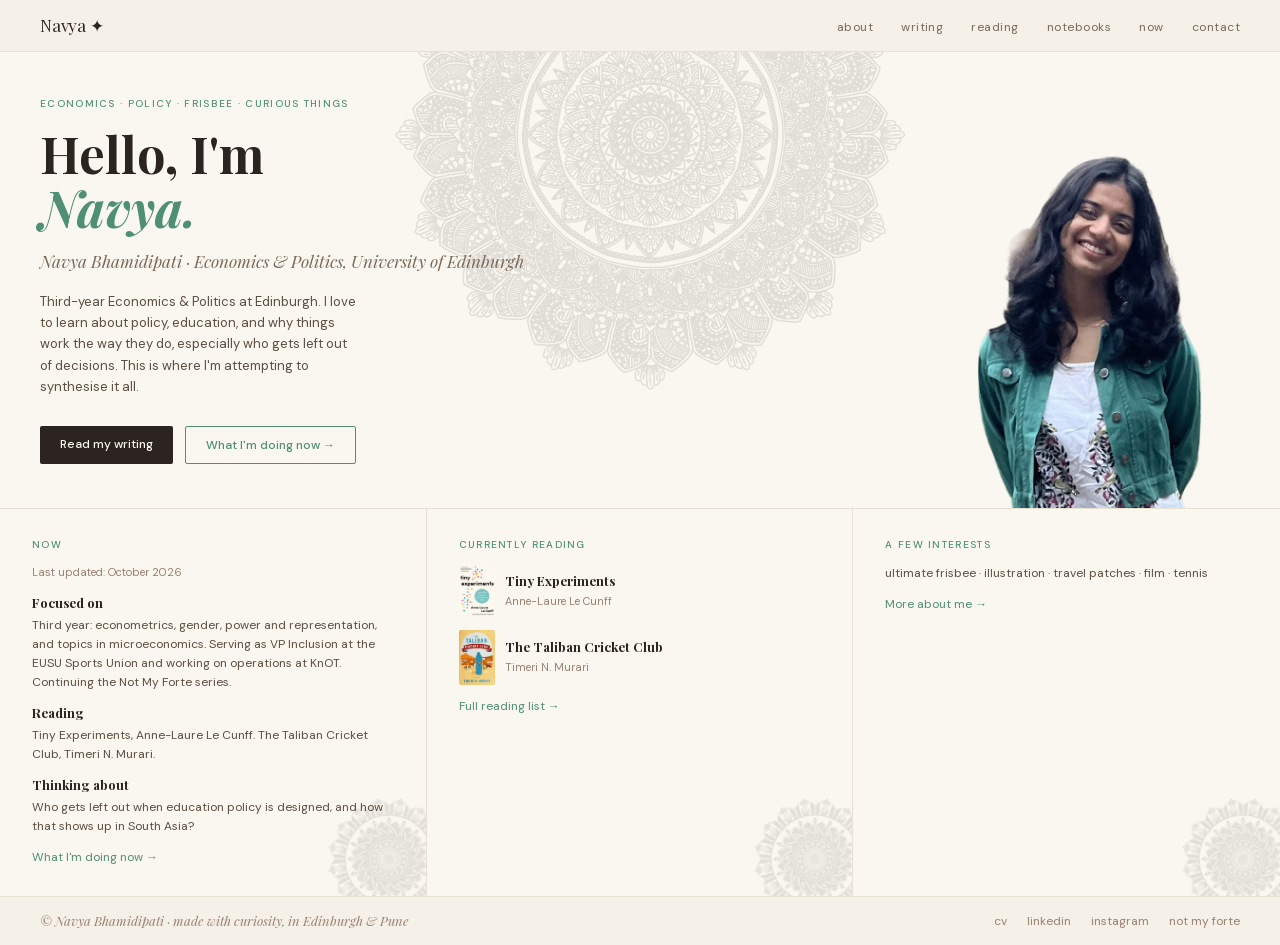
==== commit 46c8b602: "deploy: 142654e" ====
--- a/index.html
+++ b/index.html
@@ -1 +1,9 @@
-<!DOCTYPE html><html lang="en" class="__variable_e97de2 __variable_c95b6f"><head><meta charSet="utf-8"/><meta name="viewport" content="width=device-width, initial-scale=1"/><link rel="preload" href="/_next/static/media/13971731025ec697-s.p.woff2" as="font" crossorigin="" type="font/woff2"/><link rel="preload" href="/_next/static/media/78d0dd042ac6d54d-s.p.woff2" as="font" crossorigin="" type="font/woff2"/><link rel="preload" href="/_next/static/media/eaead17c7dbfcd5d-s.p.woff2" as="font" crossorigin="" type="font/woff2"/><link rel="preload" as="image" href="/illustrations/portrait.png?v=waist-1" fetchPriority="high"/><link rel="stylesheet" href="/_next/static/css/aa6a559af149bac1.css" data-precedence="next"/><link rel="preload" as="script" fetchPriority="low" href="/_next/static/chunks/webpack-55d3b0a844d4e2e8.js"/><script src="/_next/static/chunks/fd9d1056-5d0c434f4506d830.js" async=""></script><script src="/_next/static/chunks/117-21bcce2cd1406ef6.js" async=""></script><script src="/_next/static/chunks/main-app-a96a70b2214918fa.js" async=""></script><script src="/_next/static/chunks/609-c84de301ef7f7726.js" async=""></script><script src="/_next/static/chunks/app/page-b2a2c988ba91640d.js" async=""></script><title>Navya — economics, politics &amp; curious things</title><meta name="description" content="Personal site of Navya, third-year Economics &amp; Politics student at the University of Edinburgh."/><meta name="next-size-adjust"/><script src="/_next/static/chunks/polyfills-42372ed130431b0a.js" noModule=""></script></head><body><nav style="background-color:#F5F0E8;border-bottom:1px solid #E8E0D0;position:relative;overflow:hidden"><div style="display:flex;align-items:center;justify-content:space-between;padding:0 40px;height:52px"><a style="font-family:var(--font-display);font-size:17px;font-weight:400;color:#2C2420;text-decoration:none;letter-spacing:-0.01em;white-space:nowrap" href="/">Navya ✦</a><ul style="display:flex;gap:28px;list-style:none;margin:0;padding:0"><li><a style="font-family:var(--font-sans);font-size:12px;font-weight:400;color:#7A6A5A;text-decoration:none;letter-spacing:0.04em" class="nav-link" href="/about/">about</a></li><li><a style="font-family:var(--font-sans);font-size:12px;font-weight:400;color:#7A6A5A;text-decoration:none;letter-spacing:0.04em" class="nav-link" href="/writing/">writing</a></li><li><a style="font-family:var(--font-sans);font-size:12px;font-weight:400;color:#7A6A5A;text-decoration:none;letter-spacing:0.04em" class="nav-link" href="/reading/">reading</a></li><li><a style="font-family:var(--font-sans);font-size:12px;font-weight:400;color:#7A6A5A;text-decoration:none;letter-spacing:0.04em" class="nav-link" href="/notebooks/">notebooks</a></li><li><a style="font-family:var(--font-sans);font-size:12px;font-weight:400;color:#7A6A5A;text-decoration:none;letter-spacing:0.04em" class="nav-link" href="/now/">now</a></li><li><a style="font-family:var(--font-sans);font-size:12px;font-weight:400;color:#7A6A5A;text-decoration:none;letter-spacing:0.04em" class="nav-link" href="/contact/">contact</a></li></ul></div></nav><main class="home-main"><section class="home-hero"><span aria-hidden="true" class="home-hero-mandala" style="filter:sepia(1) saturate(1.2) hue-rotate(100deg) brightness(0.75)"><img alt="" loading="lazy" width="900" height="900" decoding="async" data-nimg="1" style="color:transparent;display:block" src="/illustrations/mandala-hero.png"/></span><div class="home-hero-text"><p style="font-family:var(--font-sans);font-size:10px;font-weight:500;letter-spacing:0.13em;text-transform:uppercase;color:#4F8F75;margin-bottom:16px;position:relative;z-index:1">economics · policy · frisbee · curious things</p><h1 style="font-family:var(--font-display);font-size:50px;font-weight:700;color:#2C2420;line-height:1.08;margin-bottom:14px;position:relative;z-index:1">Hello, I&#x27;m<br/><em style="color:#4F8F75;font-style:italic">Navya.</em></h1><p style="font-family:var(--font-display);font-style:italic;font-size:17px;color:#7A6A5A;margin-bottom:16px;position:relative;z-index:1">Student, Learner, Creator.</p><p style="font-family:var(--font-sans);font-size:13px;color:#5C4E40;line-height:1.65;margin-bottom:28px;position:relative;z-index:1">Third-year Economics &amp; Politics at Edinburgh. I love to learn about policy, education, law, and why things work the way they do. This is where I&#x27;m attempting to synthesise it all.</p><div style="display:flex;gap:12px;flex-wrap:wrap;position:relative;z-index:1"><a style="font-family:var(--font-sans);font-size:12px;font-weight:500;color:#FAF7F0;background-color:#2C2420;border:none;padding:9px 20px;border-radius:2px;text-decoration:none;display:inline-block" href="/writing/">Read my writing</a><a class="btn-secondary" style="font-family:var(--font-sans);font-size:12px;font-weight:500;color:#4F8F75;background-color:transparent;border:1px solid #4F8F75;padding:9px 20px;border-radius:2px;text-decoration:none;display:inline-block" href="/now/">What I&#x27;m doing now →</a></div></div><div class="home-hero-portrait-col"><div class="home-hero-portrait-wrap"><img alt="Navya" fetchPriority="high" decoding="async" data-nimg="fill" style="position:absolute;height:100%;width:100%;left:0;top:0;right:0;bottom:0;object-fit:contain;object-position:center bottom;color:transparent" src="/illustrations/portrait.png?v=waist-1"/></div></div></section><section class="home-content-grid"><div class="home-grid-cell"><p style="font-family:var(--font-sans);font-size:10px;font-weight:500;letter-spacing:0.13em;text-transform:uppercase;color:#4F8F75;margin-bottom:12px">Now</p><p style="font-family:var(--font-sans);font-size:11px;color:#9A8070;margin-bottom:14px">Last updated: <!-- -->11 July 2026</p><div style="display:flex;flex-direction:column;gap:12px"><div><h2 style="font-family:var(--font-display);font-size:13px;font-weight:700;color:#2C2420;line-height:1.35;margin-bottom:4px">Focused on</h2><p style="font-family:var(--font-sans);font-size:12px;color:#5C4E40;line-height:1.6;margin:0">Writing a Substack series with recommendations for Indian tennis. Reading papers and learning about fields I&#x27;m interested in.</p></div><div><h2 style="font-family:var(--font-display);font-size:13px;font-weight:700;color:#2C2420;line-height:1.35;margin-bottom:4px">Reading</h2><p style="font-family:var(--font-sans);font-size:12px;color:#5C4E40;line-height:1.6;margin:0">Probably a fiction book.</p></div><div><h2 style="font-family:var(--font-display);font-size:13px;font-weight:700;color:#2C2420;line-height:1.35;margin-bottom:4px">Thinking about</h2><p style="font-family:var(--font-sans);font-size:12px;color:#5C4E40;line-height:1.6;margin:0">Unexpected connections between the things I&#x27;m interested in.</p></div></div><a class="cell-link" style="font-family:var(--font-sans);font-size:12px;color:#4F8F75;text-decoration:none;display:inline-block;margin-top:12px" href="/now/">What I&#x27;m doing now →</a><span aria-hidden="true" style="position:absolute;bottom:-28px;right:-28px;width:130px;height:130px;opacity:0.11;pointer-events:none;user-select:none;z-index:0;filter:sepia(1) saturate(1.2) hue-rotate(100deg) brightness(0.75)"><img alt="" loading="lazy" width="130" height="130" decoding="async" data-nimg="1" style="color:transparent;display:block" src="/illustrations/mandala-corner.png"/></span></div><div class="home-grid-cell"><p style="font-family:var(--font-sans);font-size:10px;font-weight:500;letter-spacing:0.13em;text-transform:uppercase;color:#4F8F75;margin-bottom:12px">Currently reading</p><p style="font-family:var(--font-sans);font-size:12px;color:#5C4E40;line-height:1.6;margin-top:10px">Not between books at the moment.</p><a class="cell-link" style="font-family:var(--font-sans);font-size:12px;color:#4F8F75;text-decoration:none;display:inline-block;margin-top:12px" href="/reading/">Full reading list →</a><span aria-hidden="true" style="position:absolute;bottom:-28px;right:-28px;width:130px;height:130px;opacity:0.11;pointer-events:none;user-select:none;z-index:0;filter:sepia(1) saturate(1.2) hue-rotate(100deg) brightness(0.75)"><img alt="" loading="lazy" width="130" height="130" decoding="async" data-nimg="1" style="color:transparent;display:block" src="/illustrations/mandala-corner.png"/></span></div><div class="home-grid-cell home-grid-cell--interests"><p style="font-family:var(--font-sans);font-size:10px;font-weight:500;letter-spacing:0.13em;text-transform:uppercase;color:#4F8F75;margin-bottom:12px">A few interests</p><p style="font-family:var(--font-sans);font-size:12px;color:#5C4E40;line-height:1.6;margin-top:10px">ultimate frisbee · illustration · travel patches · film · tennis</p><a class="cell-link" style="font-family:var(--font-sans);font-size:12px;color:#4F8F75;text-decoration:none;display:inline-block;margin-top:12px" href="/about/">More about me →</a><span aria-hidden="true" style="position:absolute;bottom:-28px;right:-28px;width:130px;height:130px;opacity:0.11;pointer-events:none;user-select:none;z-index:0;filter:sepia(1) saturate(1.2) hue-rotate(100deg) brightness(0.75)"><img alt="" loading="lazy" width="130" height="130" decoding="async" data-nimg="1" style="color:transparent;display:block" src="/illustrations/mandala-corner.png"/></span></div></section></main><footer style="background-color:#F5F0E8;border-top:1px solid #E8E0D0;padding:14px 40px;display:flex;align-items:center;justify-content:space-between;position:relative;overflow:hidden"><p style="font-family:var(--font-display);font-style:italic;font-size:13px;color:#9A8070;position:relative;z-index:1">made with curiosity, in Edinburgh &amp; Pune</p><div style="display:flex;gap:20px;position:relative;z-index:1"><a href="/resume.pdf" target="_blank" rel="noopener noreferrer" style="font-family:var(--font-sans);font-size:12px;color:#9A8070;text-decoration:none">cv</a><a href="https://www.linkedin.com/in/navya-bhamidipati" target="_blank" rel="noopener noreferrer" style="font-family:var(--font-sans);font-size:12px;color:#9A8070;text-decoration:none">linkedin</a><a href="https://instagram.com/not.my.forte" target="_blank" rel="noopener noreferrer" style="font-family:var(--font-sans);font-size:12px;color:#9A8070;text-decoration:none">instagram</a><a href="https://notmyforte.substack.com" target="_blank" rel="noopener noreferrer" style="font-family:var(--font-sans);font-size:12px;color:#9A8070;text-decoration:none">not my forte</a></div></footer><script src="/_next/static/chunks/webpack-55d3b0a844d4e2e8.js" async=""></script><script>(self.__next_f=self.__next_f||[]).push([0]);self.__next_f.push([2,null])</script><script>self.__next_f.push([1,"1:HL[\"/_next/static/media/13971731025ec697-s.p.woff2\",\"font\",{\"crossOrigin\":\"\",\"type\":\"font/woff2\"}]\n2:HL[\"/_next/static/media/78d0dd042ac6d54d-s.p.woff2\",\"font\",{\"crossOrigin\":\"\",\"type\":\"font/woff2\"}]\n3:HL[\"/_next/static/media/eaead17c7dbfcd5d-s.p.woff2\",\"font\",{\"crossOrigin\":\"\",\"type\":\"font/woff2\"}]\n4:HL[\"/_next/static/css/aa6a559af149bac1.css\",\"style\"]\n"])</script><script>self.__next_f.push([1,"5:I[2846,[],\"\"]\n7:I[2972,[\"609\",\"static/chunks/609-c84de301ef7f7726.js\",\"931\",\"static/chunks/app/page-b2a2c988ba91640d.js\"],\"\"]\n8:I[5878,[\"609\",\"static/chunks/609-c84de301ef7f7726.js\",\"931\",\"static/chunks/app/page-b2a2c988ba91640d.js\"],\"Image\"]\n9:I[4707,[],\"\"]\na:I[6423,[],\"\"]\nc:I[1060,[],\"\"]\nd:[]\n"])</script><script>self.__next_f.push([1,"0:[\"$\",\"$L5\",null,{\"buildId\":\"sdHEJsW1yFKrqAh8zdmex\",\"assetPrefix\":\"\",\"urlParts\":[\"\",\"\"],\"initialTree\":[\"\",{\"children\":[\"__PAGE__\",{}]},\"$undefined\",\"$undefined\",true],\"initialSeedData\":[\"\",{\"children\":[\"__PAGE__\",{},[[\"$L6\",[[\"$\",\"nav\",null,{\"style\":{\"backgroundColor\":\"#F5F0E8\",\"borderBottom\":\"1px solid #E8E0D0\",\"position\":\"relative\",\"overflow\":\"hidden\"},\"children\":[\"$\",\"div\",null,{\"style\":{\"display\":\"flex\",\"alignItems\":\"center\",\"justifyContent\":\"space-between\",\"padding\":\"0 40px\",\"height\":52},\"children\":[[\"$\",\"$L7\",null,{\"href\":\"/\",\"style\":{\"fontFamily\":\"var(--font-display)\",\"fontSize\":17,\"fontWeight\":400,\"color\":\"#2C2420\",\"textDecoration\":\"none\",\"letterSpacing\":\"-0.01em\",\"whiteSpace\":\"nowrap\"},\"children\":\"Navya ✦\"}],[\"$\",\"ul\",null,{\"style\":{\"display\":\"flex\",\"gap\":28,\"listStyle\":\"none\",\"margin\":0,\"padding\":0},\"children\":[[\"$\",\"li\",\"/about\",{\"children\":[\"$\",\"$L7\",null,{\"href\":\"/about\",\"style\":{\"fontFamily\":\"var(--font-sans)\",\"fontSize\":12,\"fontWeight\":400,\"color\":\"#7A6A5A\",\"textDecoration\":\"none\",\"letterSpacing\":\"0.04em\"},\"className\":\"nav-link\",\"children\":\"about\"}]}],[\"$\",\"li\",\"/writing\",{\"children\":[\"$\",\"$L7\",null,{\"href\":\"/writing\",\"style\":{\"fontFamily\":\"var(--font-sans)\",\"fontSize\":12,\"fontWeight\":400,\"color\":\"#7A6A5A\",\"textDecoration\":\"none\",\"letterSpacing\":\"0.04em\"},\"className\":\"nav-link\",\"children\":\"writing\"}]}],[\"$\",\"li\",\"/reading\",{\"children\":[\"$\",\"$L7\",null,{\"href\":\"/reading\",\"style\":{\"fontFamily\":\"var(--font-sans)\",\"fontSize\":12,\"fontWeight\":400,\"color\":\"#7A6A5A\",\"textDecoration\":\"none\",\"letterSpacing\":\"0.04em\"},\"className\":\"nav-link\",\"children\":\"reading\"}]}],[\"$\",\"li\",\"/notebooks\",{\"children\":[\"$\",\"$L7\",null,{\"href\":\"/notebooks\",\"style\":{\"fontFamily\":\"var(--font-sans)\",\"fontSize\":12,\"fontWeight\":400,\"color\":\"#7A6A5A\",\"textDecoration\":\"none\",\"letterSpacing\":\"0.04em\"},\"className\":\"nav-link\",\"children\":\"notebooks\"}]}],[\"$\",\"li\",\"/now\",{\"children\":[\"$\",\"$L7\",null,{\"href\":\"/now\",\"style\":{\"fontFamily\":\"var(--font-sans)\",\"fontSize\":12,\"fontWeight\":400,\"color\":\"#7A6A5A\",\"textDecoration\":\"none\",\"letterSpacing\":\"0.04em\"},\"className\":\"nav-link\",\"children\":\"now\"}]}],[\"$\",\"li\",\"/contact\",{\"children\":[\"$\",\"$L7\",null,{\"href\":\"/contact\",\"style\":{\"fontFamily\":\"var(--font-sans)\",\"fontSize\":12,\"fontWeight\":400,\"color\":\"#7A6A5A\",\"textDecoration\":\"none\",\"letterSpacing\":\"0.04em\"},\"className\":\"nav-link\",\"children\":\"contact\"}]}]]}]]}]}],[\"$\",\"main\",null,{\"className\":\"home-main\",\"children\":[[\"$\",\"section\",null,{\"className\":\"home-hero\",\"children\":[[\"$\",\"span\",null,{\"aria-hidden\":\"true\",\"className\":\"home-hero-mandala\",\"style\":{\"filter\":\"sepia(1) saturate(1.2) hue-rotate(100deg) brightness(0.75)\"},\"children\":[\"$\",\"$L8\",null,{\"src\":\"/illustrations/mandala-hero.png\",\"alt\":\"\",\"width\":900,\"height\":900,\"style\":{\"display\":\"block\"}}]}],[\"$\",\"div\",null,{\"className\":\"home-hero-text\",\"children\":[[\"$\",\"p\",null,{\"style\":{\"fontFamily\":\"var(--font-sans)\",\"fontSize\":10,\"fontWeight\":500,\"letterSpacing\":\"0.13em\",\"textTransform\":\"uppercase\",\"color\":\"#4F8F75\",\"marginBottom\":16,\"position\":\"relative\",\"zIndex\":1},\"children\":\"economics · policy · frisbee · curious things\"}],[\"$\",\"h1\",null,{\"style\":{\"fontFamily\":\"var(--font-display)\",\"fontSize\":50,\"fontWeight\":700,\"color\":\"#2C2420\",\"lineHeight\":1.08,\"marginBottom\":14,\"position\":\"relative\",\"zIndex\":1},\"children\":[\"Hello, I'm\",[\"$\",\"br\",null,{}],[\"$\",\"em\",null,{\"style\":{\"color\":\"#4F8F75\",\"fontStyle\":\"italic\"},\"children\":\"Navya.\"}]]}],[\"$\",\"p\",null,{\"style\":{\"fontFamily\":\"var(--font-display)\",\"fontStyle\":\"italic\",\"fontSize\":17,\"color\":\"#7A6A5A\",\"marginBottom\":16,\"position\":\"relative\",\"zIndex\":1},\"children\":\"Student, Learner, Creator.\"}],[\"$\",\"p\",null,{\"style\":{\"fontFamily\":\"var(--font-sans)\",\"fontSize\":13,\"color\":\"#5C4E40\",\"lineHeight\":1.65,\"marginBottom\":28,\"position\":\"relative\",\"zIndex\":1},\"children\":\"Third-year Economics \u0026 Politics at Edinburgh. I love to learn about policy, education, law, and why things work the way they do. This is where I'm attempting to synthesise it all.\"}],[\"$\",\"div\",null,{\"style\":{\"display\":\"flex\",\"gap\":12,\"flexWrap\":\"wrap\",\"position\":\"relative\",\"zIndex\":1},\"children\":[[\"$\",\"$L7\",null,{\"href\":\"/writing\",\"style\":{\"fontFamily\":\"var(--font-sans)\",\"fontSize\":12,\"fontWeight\":500,\"color\":\"#FAF7F0\",\"backgroundColor\":\"#2C2420\",\"border\":\"none\",\"padding\":\"9px 20px\",\"borderRadius\":2,\"textDecoration\":\"none\",\"display\":\"inline-block\"},\"children\":\"Read my writing\"}],[\"$\",\"$L7\",null,{\"href\":\"/now\",\"className\":\"btn-secondary\",\"style\":{\"fontFamily\":\"var(--font-sans)\",\"fontSize\":12,\"fontWeight\":500,\"color\":\"#4F8F75\",\"backgroundColor\":\"transparent\",\"border\":\"1px solid #4F8F75\",\"padding\":\"9px 20px\",\"borderRadius\":2,\"textDecoration\":\"none\",\"display\":\"inline-block\"},\"children\":\"What I'm doing now →\"}]]}]]}],[\"$\",\"div\",null,{\"className\":\"home-hero-portrait-col\",\"children\":[\"$\",\"div\",null,{\"className\":\"home-hero-portrait-wrap\",\"children\":[\"$\",\"$L8\",null,{\"src\":\"/illustrations/portrait.png?v=waist-1\",\"alt\":\"Navya\",\"fill\":true,\"style\":{\"objectFit\":\"contain\",\"objectPosition\":\"center bottom\",\"width\":\"100%\",\"height\":\"100%\"},\"priority\":true}]}]}]]}],[\"$\",\"section\",null,{\"className\":\"home-content-grid\",\"children\":[[\"$\",\"div\",null,{\"className\":\"home-grid-cell\",\"children\":[[\"$\",\"p\",null,{\"style\":{\"fontFamily\":\"var(--font-sans)\",\"fontSize\":10,\"fontWeight\":500,\"letterSpacing\":\"0.13em\",\"textTransform\":\"uppercase\",\"color\":\"#4F8F75\",\"marginBottom\":12},\"children\":\"Now\"}],[\"$\",\"p\",null,{\"style\":{\"fontFamily\":\"var(--font-sans)\",\"fontSize\":11,\"color\":\"#9A8070\",\"marginBottom\":14},\"children\":[\"Last updated: \",\"11 July 2026\"]}],[\"$\",\"div\",null,{\"style\":{\"display\":\"flex\",\"flexDirection\":\"column\",\"gap\":12},\"children\":[[\"$\",\"div\",\"focused\",{\"children\":[[\"$\",\"h2\",null,{\"style\":{\"fontFamily\":\"var(--font-display)\",\"fontSize\":13,\"fontWeight\":700,\"color\":\"#2C2420\",\"lineHeight\":1.35,\"marginBottom\":4},\"children\":\"Focused on\"}],[\"$\",\"p\",null,{\"style\":{\"fontFamily\":\"var(--font-sans)\",\"fontSize\":12,\"color\":\"#5C4E40\",\"lineHeight\":1.6,\"margin\":0},\"children\":\"Writing a Substack series with recommendations for Indian tennis. Reading papers and learning about fields I'm interested in.\"}]]}],[\"$\",\"div\",\"reading\",{\"children\":[[\"$\",\"h2\",null,{\"style\":{\"fontFamily\":\"var(--font-display)\",\"fontSize\":13,\"fontWeight\":700,\"color\":\"#2C2420\",\"lineHeight\":1.35,\"marginBottom\":4},\"children\":\"Reading\"}],[\"$\",\"p\",null,{\"style\":{\"fontFamily\":\"var(--font-sans)\",\"fontSize\":12,\"color\":\"#5C4E40\",\"lineHeight\":1.6,\"margin\":0},\"children\":\"Probably a fiction book.\"}]]}],[\"$\",\"div\",\"thinking\",{\"children\":[[\"$\",\"h2\",null,{\"style\":{\"fontFamily\":\"var(--font-display)\",\"fontSize\":13,\"fontWeight\":700,\"color\":\"#2C2420\",\"lineHeight\":1.35,\"marginBottom\":4},\"children\":\"Thinking about\"}],[\"$\",\"p\",null,{\"style\":{\"fontFamily\":\"var(--font-sans)\",\"fontSize\":12,\"color\":\"#5C4E40\",\"lineHeight\":1.6,\"margin\":0},\"children\":\"Unexpected connections between the things I'm interested in.\"}]]}]]}],[\"$\",\"$L7\",null,{\"href\":\"/now\",\"className\":\"cell-link\",\"style\":{\"fontFamily\":\"var(--font-sans)\",\"fontSize\":12,\"color\":\"#4F8F75\",\"textDecoration\":\"none\",\"display\":\"inline-block\",\"marginTop\":12},\"children\":\"What I'm doing now →\"}],[\"$\",\"span\",null,{\"aria-hidden\":\"true\",\"style\":{\"position\":\"absolute\",\"bottom\":-28,\"right\":-28,\"width\":130,\"height\":130,\"opacity\":0.11,\"pointerEvents\":\"none\",\"userSelect\":\"none\",\"zIndex\":0,\"filter\":\"sepia(1) saturate(1.2) hue-rotate(100deg) brightness(0.75)\"},\"children\":[\"$\",\"$L8\",null,{\"src\":\"/illustrations/mandala-corner.png\",\"alt\":\"\",\"width\":130,\"height\":130,\"style\":{\"display\":\"block\"}}]}]]}],[\"$\",\"div\",null,{\"className\":\"home-grid-cell\",\"children\":[[\"$\",\"p\",null,{\"style\":{\"fontFamily\":\"var(--font-sans)\",\"fontSize\":10,\"fontWeight\":500,\"letterSpacing\":\"0.13em\",\"textTransform\":\"uppercase\",\"color\":\"#4F8F75\",\"marginBottom\":12},\"children\":\"Currently reading\"}],[\"$\",\"p\",null,{\"style\":{\"fontFamily\":\"var(--font-sans)\",\"fontSize\":12,\"color\":\"#5C4E40\",\"lineHeight\":1.6,\"marginTop\":10},\"children\":\"Not between books at the moment.\"}],[\"$\",\"$L7\",null,{\"href\":\"/reading\",\"className\":\"cell-link\",\"style\":{\"fontFamily\":\"var(--font-sans)\",\"fontSize\":12,\"color\":\"#4F8F75\",\"textDecoration\":\"none\",\"display\":\"inline-block\",\"marginTop\":12},\"children\":\"Full reading list →\"}],[\"$\",\"span\",null,{\"aria-hidden\":\"true\",\"style\":{\"position\":\"absolute\",\"bottom\":-28,\"right\":-28,\"width\":130,\"height\":130,\"opacity\":0.11,\"pointerEvents\":\"none\",\"userSelect\":\"none\",\"zIndex\":0,\"filter\":\"sepia(1) saturate(1.2) hue-rotate(100deg) brightness(0.75)\"},\"children\":[\"$\",\"$L8\",null,{\"src\":\"/illustrations/mandala-corner.png\",\"alt\":\"\",\"width\":130,\"height\":130,\"style\":{\"display\":\"block\"}}]}]]}],[\"$\",\"div\",null,{\"className\":\"home-grid-cell home-grid-cell--interests\",\"children\":[[\"$\",\"p\",null,{\"style\":{\"fontFamily\":\"var(--font-sans)\",\"fontSize\":10,\"fontWeight\":500,\"letterSpacing\":\"0.13em\",\"textTransform\":\"uppercase\",\"color\":\"#4F8F75\",\"marginBottom\":12},\"children\":\"A few interests\"}],[\"$\",\"p\",null,{\"style\":{\"fontFamily\":\"var(--font-sans)\",\"fontSize\":12,\"color\":\"#5C4E40\",\"lineHeight\":1.6,\"marginTop\":10},\"children\":\"ultimate frisbee · illustration · travel patches · film · tennis\"}],[\"$\",\"$L7\",null,{\"href\":\"/about\",\"className\":\"cell-link\",\"style\":{\"fontFamily\":\"var(--font-sans)\",\"fontSize\":12,\"color\":\"#4F8F75\",\"textDecoration\":\"none\",\"display\":\"inline-block\",\"marginTop\":12},\"children\":\"More about me →\"}],[\"$\",\"span\",null,{\"aria-hidden\":\"true\",\"style\":{\"position\":\"absolute\",\"bottom\":-28,\"right\":-28,\"width\":130,\"height\":130,\"opacity\":0.11,\"pointerEvents\":\"none\",\"userSelect\":\"none\",\"zIndex\":0,\"filter\":\"sepia(1) saturate(1.2) hue-rotate(100deg) brightness(0.75)\"},\"children\":[\"$\",\"$L8\",null,{\"src\":\"/illustrations/mandala-corner.png\",\"alt\":\"\",\"width\":130,\"height\":130,\"style\":{\"display\":\"block\"}}]}]]}]]}]]}],[\"$\",\"footer\",null,{\"style\":{\"backgroundColor\":\"#F5F0E8\",\"borderTop\":\"1px solid #E8E0D0\",\"padding\":\"14px 40px\",\"display\":\"flex\",\"alignItems\":\"center\",\"justifyContent\":\"space-between\",\"position\":\"relative\",\"overflow\":\"hidden\"},\"children\":[[\"$\",\"p\",null,{\"style\":{\"fontFamily\":\"var(--font-display)\",\"fontStyle\":\"italic\",\"fontSize\":13,\"color\":\"#9A8070\",\"position\":\"relative\",\"zIndex\":1},\"children\":\"made with curiosity, in Edinburgh \u0026 Pune\"}],[\"$\",\"div\",null,{\"style\":{\"display\":\"flex\",\"gap\":20,\"position\":\"relative\",\"zIndex\":1},\"children\":[[\"$\",\"a\",\"/resume.pdf\",{\"href\":\"/resume.pdf\",\"target\":\"_blank\",\"rel\":\"noopener noreferrer\",\"style\":{\"fontFamily\":\"var(--font-sans)\",\"fontSize\":12,\"color\":\"#9A8070\",\"textDecoration\":\"none\"},\"children\":\"cv\"}],[\"$\",\"a\",\"https://www.linkedin.com/in/navya-bhamidipati\",{\"href\":\"https://www.linkedin.com/in/navya-bhamidipati\",\"target\":\"_blank\",\"rel\":\"noopener noreferrer\",\"style\":{\"fontFamily\":\"var(--font-sans)\",\"fontSize\":12,\"color\":\"#9A8070\",\"textDecoration\":\"none\"},\"children\":\"linkedin\"}],[\"$\",\"a\",\"https://instagram.com/not.my.forte\",{\"href\":\"https://instagram.com/not.my.forte\",\"target\":\"_blank\",\"rel\":\"noopener noreferrer\",\"style\":{\"fontFamily\":\"var(--font-sans)\",\"fontSize\":12,\"color\":\"#9A8070\",\"textDecoration\":\"none\"},\"children\":\"instagram\"}],[\"$\",\"a\",\"https://notmyforte.substack.com\",{\"href\":\"https://notmyforte.substack.com\",\"target\":\"_blank\",\"rel\":\"noopener noreferrer\",\"style\":{\"fontFamily\":\"var(--font-sans)\",\"fontSize\":12,\"color\":\"#9A8070\",\"textDecoration\":\"none\"},\"children\":\"not my forte\"}]]}]]}]],null],null],null]},[[[[\"$\",\"link\",\"0\",{\"rel\":\"stylesheet\",\"href\":\"/_next/static/css/aa6a559af149bac1.css\",\"precedence\":\"next\",\"crossOrigin\":\"$undefined\"}]],[\"$\",\"html\",null,{\"lang\":\"en\",\"className\":\"__variable_e97de2 __variable_c95b6f\",\"children\":[\"$\",\"body\",null,{\"children\":[\"$\",\"$L9\",null,{\"parallelRouterKey\":\"children\",\"segmentPath\":[\"children\"],\"error\":\"$undefined\",\"errorStyles\":\"$undefined\",\"errorScripts\":\"$undefined\",\"template\":[\"$\",\"$La\",null,{}],\"templateStyles\":\"$undefined\",\"templateScripts\":\"$undefined\",\"notFound\":[[\"$\",\"title\",null,{\"children\":\"404: This page could not be found.\"}],[\"$\",\"div\",null,{\"style\":{\"fontFamily\":\"system-ui,\\\"Segoe UI\\\",Roboto,Helvetica,Arial,sans-serif,\\\"Apple Color Emoji\\\",\\\"Segoe UI Emoji\\\"\",\"height\":\"100vh\",\"textAlign\":\"center\",\"display\":\"flex\",\"flexDirection\":\"column\",\"alignItems\":\"center\",\"justifyContent\":\"center\"},\"children\":[\"$\",\"div\",null,{\"children\":[[\"$\",\"style\",null,{\"dangerouslySetInnerHTML\":{\"__html\":\"body{color:#000;background:#fff;margin:0}.next-error-h1{border-right:1px solid rgba(0,0,0,.3)}@media (prefers-color-scheme:dark){body{color:#fff;background:#000}.next-error-h1{border-right:1px solid rgba(255,255,255,.3)}}\"}}],[\"$\",\"h1\",null,{\"className\":\"next-error-h1\",\"style\":{\"display\":\"inline-block\",\"margin\":\"0 20px 0 0\",\"padding\":\"0 23px 0 0\",\"fontSize\":24,\"fontWeight\":500,\"verticalAlign\":\"top\",\"lineHeight\":\"49px\"},\"children\":\"404\"}],[\"$\",\"div\",null,{\"style\":{\"display\":\"inline-block\"},\"children\":[\"$\",\"h2\",null,{\"style\":{\"fontSize\":14,\"fontWeight\":400,\"lineHeight\":\"49px\",\"margin\":0},\"children\":\"This page could not be found.\"}]}]]}]}]],\"notFoundStyles\":[]}]}]}]],null],null],\"couldBeIntercepted\":false,\"initialHead\":[null,\"$Lb\"],\"globalErrorComponent\":\"$c\",\"missingSlots\":\"$Wd\"}]\n"])</script><script>self.__next_f.push([1,"b:[[\"$\",\"meta\",\"0\",{\"name\":\"viewport\",\"content\":\"width=device-width, initial-scale=1\"}],[\"$\",\"meta\",\"1\",{\"charSet\":\"utf-8\"}],[\"$\",\"title\",\"2\",{\"children\":\"Navya — economics, politics \u0026 curious things\"}],[\"$\",\"meta\",\"3\",{\"name\":\"description\",\"content\":\"Personal site of Navya, third-year Economics \u0026 Politics student at the University of Edinburgh.\"}],[\"$\",\"meta\",\"4\",{\"name\":\"next-size-adjust\"}]]\n6:null\n"])</script></body></html>+<!DOCTYPE html><html lang="en" class="__variable_4b2a61 __variable_0b9930"><head><meta charSet="utf-8"/><meta name="viewport" content="width=device-width, initial-scale=1"/><link rel="preload" href="/_next/static/media/13971731025ec697-s.p.woff2" as="font" crossorigin="" type="font/woff2"/><link rel="preload" href="/_next/static/media/78d0dd042ac6d54d-s.p.woff2" as="font" crossorigin="" type="font/woff2"/><link rel="preload" href="/_next/static/media/eaead17c7dbfcd5d-s.p.woff2" as="font" crossorigin="" type="font/woff2"/><link rel="preload" as="image" href="/illustrations/portrait.png?v=waist-1" fetchPriority="high"/><link rel="stylesheet" href="/_next/static/css/ae6fdd3cbac68ce1.css" data-precedence="next"/><link rel="preload" as="script" fetchPriority="low" href="/_next/static/chunks/webpack-55d3b0a844d4e2e8.js"/><script src="/_next/static/chunks/fd9d1056-7192ccad7d208432.js" async=""></script><script src="/_next/static/chunks/117-850e4f3316ae34fe.js" async=""></script><script src="/_next/static/chunks/main-app-a96a70b2214918fa.js" async=""></script><script src="/_next/static/chunks/448-4aa16c0d18b16bbe.js" async=""></script><script src="/_next/static/chunks/878-6f2a99e8a2fd2755.js" async=""></script><script src="/_next/static/chunks/app/page-9ff072994592dcb6.js" async=""></script><title>Navya Bhamidipati — economics, politics &amp; curious things</title><meta name="description" content="Personal site of Navya Bhamidipati, third-year Economics &amp; Politics student at the University of Edinburgh."/><meta name="next-size-adjust"/><script src="/_next/static/chunks/polyfills-42372ed130431b0a.js" noModule=""></script></head><body><nav class="site-nav"><noscript><style>
+          @media (max-width: 639px) {
+            .site-nav__toggle { display: none !important; }
+            .site-nav__links {
+              display: flex !important;
+              flex-direction: column;
+            }
+          }
+        </style></noscript><div class="site-nav__bar"><a class="site-nav__logo" href="/">Navya ✦</a><button type="button" class="site-nav__toggle" aria-label="Open menu" aria-controls="site-nav-links-R1jsq" aria-expanded="false"><span class="site-nav__toggle-icon" aria-hidden="true"><svg width="18" height="14" viewBox="0 0 18 14" fill="none"><path d="M0 1h18M0 7h18M0 13h18" stroke="currentColor" stroke-width="1.5" stroke-linecap="round"></path></svg></span></button></div><ul id="site-nav-links-R1jsq" class="site-nav__links"><li><a class="nav-link" href="/about/">about</a></li><li><a class="nav-link" href="/writing/">writing</a></li><li><a class="nav-link" href="/reading/">reading</a></li><li><a class="nav-link" href="/notebooks/">notebooks</a></li><li><a class="nav-link" href="/now/">now</a></li><li><a class="nav-link" href="/contact/">contact</a></li></ul></nav><main class="home-main"><section class="home-hero"><span aria-hidden="true" class="home-hero-mandala" style="filter:sepia(1) saturate(1.2) hue-rotate(100deg) brightness(0.75)"><img alt="" loading="lazy" width="900" height="900" decoding="async" data-nimg="1" style="color:transparent;display:block" src="/illustrations/mandala-hero.png"/></span><div class="home-hero-text"><p style="font-family:var(--font-sans);font-size:10px;font-weight:500;letter-spacing:0.13em;text-transform:uppercase;color:#4F8F75;margin-bottom:16px;position:relative;z-index:1">economics · policy · frisbee · curious things</p><h1 style="font-family:var(--font-display);font-size:50px;font-weight:700;color:#2C2420;line-height:1.08;margin-bottom:14px;position:relative;z-index:1">Hello, I&#x27;m<br/><em style="color:#4F8F75;font-style:italic">Navya.</em></h1><p style="font-family:var(--font-display);font-style:italic;font-size:17px;color:#7A6A5A;margin-bottom:16px;position:relative;z-index:1">Navya Bhamidipati · Economics &amp; Politics, University of Edinburgh</p><p style="font-family:var(--font-sans);font-size:13px;color:#5C4E40;line-height:1.65;margin-bottom:28px;position:relative;z-index:1">Third-year Economics &amp; Politics at Edinburgh. I love to learn about policy, education, and why things work the way they do, especially who gets left out of decisions. This is where I&#x27;m attempting to synthesise it all.</p><div style="display:flex;gap:12px;flex-wrap:wrap;position:relative;z-index:1"><a style="font-family:var(--font-sans);font-size:12px;font-weight:500;color:#FAF7F0;background-color:#2C2420;border:none;padding:9px 20px;border-radius:2px;text-decoration:none;display:inline-block" href="/writing/">Read my writing</a><a class="btn-secondary" style="font-family:var(--font-sans);font-size:12px;font-weight:500;color:#4F8F75;background-color:transparent;border:1px solid #4F8F75;padding:9px 20px;border-radius:2px;text-decoration:none;display:inline-block" href="/now/">What I&#x27;m doing now →</a></div></div><div class="home-hero-portrait-col"><div class="home-hero-portrait-wrap"><img alt="Navya" fetchPriority="high" decoding="async" data-nimg="fill" style="position:absolute;height:100%;width:100%;left:0;top:0;right:0;bottom:0;object-fit:contain;object-position:center bottom;color:transparent" src="/illustrations/portrait.png?v=waist-1"/></div></div></section><section class="home-content-grid"><div class="home-grid-cell"><p style="font-family:var(--font-sans);font-size:10px;font-weight:500;letter-spacing:0.13em;text-transform:uppercase;color:#4F8F75;margin-bottom:12px">Now</p><p style="font-family:var(--font-sans);font-size:11px;color:#9A8070;margin-bottom:14px">Last updated: <!-- -->October 2026</p><div style="display:flex;flex-direction:column;gap:12px"><div><h2 style="font-family:var(--font-display);font-size:13px;font-weight:700;color:#2C2420;line-height:1.35;margin-bottom:4px">Focused on</h2><p style="font-family:var(--font-sans);font-size:12px;color:#5C4E40;line-height:1.6;margin:0">Third year: econometrics, gender, power and representation, and topics in microeconomics. Serving as VP Inclusion at the EUSU Sports Union and working on operations at KnOT. Continuing the Not My Forte series.</p></div><div><h2 style="font-family:var(--font-display);font-size:13px;font-weight:700;color:#2C2420;line-height:1.35;margin-bottom:4px">Reading</h2><p style="font-family:var(--font-sans);font-size:12px;color:#5C4E40;line-height:1.6;margin:0">Tiny Experiments, Anne-Laure Le Cunff. The Taliban Cricket Club, Timeri N. Murari.</p></div><div><h2 style="font-family:var(--font-display);font-size:13px;font-weight:700;color:#2C2420;line-height:1.35;margin-bottom:4px">Thinking about</h2><p style="font-family:var(--font-sans);font-size:12px;color:#5C4E40;line-height:1.6;margin:0">Who gets left out when education policy is designed, and how that shows up in South Asia?</p></div></div><a class="cell-link" style="font-family:var(--font-sans);font-size:12px;color:#4F8F75;text-decoration:none;display:inline-block;margin-top:12px" href="/now/">What I&#x27;m doing now →</a><span aria-hidden="true" style="position:absolute;bottom:-28px;right:-28px;width:130px;height:130px;opacity:0.11;pointer-events:none;user-select:none;z-index:0;filter:sepia(1) saturate(1.2) hue-rotate(100deg) brightness(0.75)"><img alt="" loading="lazy" width="130" height="130" decoding="async" data-nimg="1" style="color:transparent;display:block" src="/illustrations/mandala-corner.png"/></span></div><div class="home-grid-cell"><p style="font-family:var(--font-sans);font-size:10px;font-weight:500;letter-spacing:0.13em;text-transform:uppercase;color:#4F8F75;margin-bottom:12px">Currently reading</p><div style="display:flex;flex-direction:column;gap:12px"><div style="display:flex;align-items:center;gap:10px"><img alt="" loading="lazy" width="36" height="54" decoding="async" data-nimg="1" style="color:transparent;object-fit:cover;border-radius:2px;flex-shrink:0;background-color:#2C2420" src="/covers/tiny-experiments.jpg"/><div><p style="font-family:var(--font-display);font-size:13px;font-weight:700;color:#2C2420;line-height:1.3;margin:0">Tiny Experiments</p><p style="font-family:var(--font-sans);font-size:11px;color:#9A8070;margin:3px 0 0">Anne-Laure Le Cunff</p></div></div><div style="display:flex;align-items:center;gap:10px"><img alt="" loading="lazy" width="36" height="54" decoding="async" data-nimg="1" style="color:transparent;object-fit:cover;border-radius:2px;flex-shrink:0;background-color:#2C2420" src="/covers/taliban-cricket-club.jpg"/><div><p style="font-family:var(--font-display);font-size:13px;font-weight:700;color:#2C2420;line-height:1.3;margin:0">The Taliban Cricket Club</p><p style="font-family:var(--font-sans);font-size:11px;color:#9A8070;margin:3px 0 0">Timeri N. Murari</p></div></div></div><a class="cell-link" style="font-family:var(--font-sans);font-size:12px;color:#4F8F75;text-decoration:none;display:inline-block;margin-top:12px" href="/reading/">Full reading list →</a><span aria-hidden="true" style="position:absolute;bottom:-28px;right:-28px;width:130px;height:130px;opacity:0.11;pointer-events:none;user-select:none;z-index:0;filter:sepia(1) saturate(1.2) hue-rotate(100deg) brightness(0.75)"><img alt="" loading="lazy" width="130" height="130" decoding="async" data-nimg="1" style="color:transparent;display:block" src="/illustrations/mandala-corner.png"/></span></div><div class="home-grid-cell home-grid-cell--interests"><p style="font-family:var(--font-sans);font-size:10px;font-weight:500;letter-spacing:0.13em;text-transform:uppercase;color:#4F8F75;margin-bottom:12px">A few interests</p><p style="font-family:var(--font-sans);font-size:12px;color:#5C4E40;line-height:1.6;margin-top:10px">ultimate frisbee · illustration · travel patches · film · tennis</p><a class="cell-link" style="font-family:var(--font-sans);font-size:12px;color:#4F8F75;text-decoration:none;display:inline-block;margin-top:12px" href="/about/">More about me →</a><span aria-hidden="true" style="position:absolute;bottom:-28px;right:-28px;width:130px;height:130px;opacity:0.11;pointer-events:none;user-select:none;z-index:0;filter:sepia(1) saturate(1.2) hue-rotate(100deg) brightness(0.75)"><img alt="" loading="lazy" width="130" height="130" decoding="async" data-nimg="1" style="color:transparent;display:block" src="/illustrations/mandala-corner.png"/></span></div></section></main><footer style="background-color:#F5F0E8;border-top:1px solid #E8E0D0;padding:14px 40px;display:flex;align-items:center;justify-content:space-between;position:relative;overflow:hidden"><p style="font-family:var(--font-display);font-style:italic;font-size:13px;color:#9A8070;position:relative;z-index:1">© Navya Bhamidipati · made with curiosity, in Edinburgh &amp; Pune</p><div style="display:flex;gap:20px;position:relative;z-index:1"><a href="/resume.pdf?v=1910" target="_blank" rel="noopener noreferrer" style="font-family:var(--font-sans);font-size:12px;color:#9A8070;text-decoration:none">cv</a><a href="https://www.linkedin.com/in/navya-bhamidipati" target="_blank" rel="noopener noreferrer" style="font-family:var(--font-sans);font-size:12px;color:#9A8070;text-decoration:none">linkedin</a><a href="https://instagram.com/not.my.forte" target="_blank" rel="noopener noreferrer" style="font-family:var(--font-sans);font-size:12px;color:#9A8070;text-decoration:none">instagram</a><a href="https://notmyforte.substack.com" target="_blank" rel="noopener noreferrer" style="font-family:var(--font-sans);font-size:12px;color:#9A8070;text-decoration:none">not my forte</a></div></footer><script src="/_next/static/chunks/webpack-55d3b0a844d4e2e8.js" async=""></script><script>(self.__next_f=self.__next_f||[]).push([0]);self.__next_f.push([2,null])</script><script>self.__next_f.push([1,"1:HL[\"/_next/static/media/13971731025ec697-s.p.woff2\",\"font\",{\"crossOrigin\":\"\",\"type\":\"font/woff2\"}]\n2:HL[\"/_next/static/media/78d0dd042ac6d54d-s.p.woff2\",\"font\",{\"crossOrigin\":\"\",\"type\":\"font/woff2\"}]\n3:HL[\"/_next/static/media/eaead17c7dbfcd5d-s.p.woff2\",\"font\",{\"crossOrigin\":\"\",\"type\":\"font/woff2\"}]\n4:HL[\"/_next/static/css/ae6fdd3cbac68ce1.css\",\"style\"]\n"])</script><script>self.__next_f.push([1,"5:I[2846,[],\"\"]\n7:I[9608,[\"448\",\"static/chunks/448-4aa16c0d18b16bbe.js\",\"878\",\"static/chunks/878-6f2a99e8a2fd2755.js\",\"931\",\"static/chunks/app/page-9ff072994592dcb6.js\"],\"default\"]\n8:I[5878,[\"448\",\"static/chunks/448-4aa16c0d18b16bbe.js\",\"878\",\"static/chunks/878-6f2a99e8a2fd2755.js\",\"931\",\"static/chunks/app/page-9ff072994592dcb6.js\"],\"Image\"]\n9:I[2972,[\"448\",\"static/chunks/448-4aa16c0d18b16bbe.js\",\"878\",\"static/chunks/878-6f2a99e8a2fd2755.js\",\"931\",\"static/chunks/app/page-9ff072994592dcb6.js\"],\"\"]\na:I[4707,[],\"\"]\nb:I[6423,[],\"\"]\nd:I[1060,[],\"\"]\ne:[]\n"])</script><script>self.__next_f.push([1,"0:[\"$\",\"$L5\",null,{\"buildId\":\"Epyf80AcYFi6pYgMazPgI\",\"assetPrefix\":\"\",\"urlParts\":[\"\",\"\"],\"initialTree\":[\"\",{\"children\":[\"__PAGE__\",{}]},\"$undefined\",\"$undefined\",true],\"initialSeedData\":[\"\",{\"children\":[\"__PAGE__\",{},[[\"$L6\",[[\"$\",\"$L7\",null,{}],[\"$\",\"main\",null,{\"className\":\"home-main\",\"children\":[[\"$\",\"section\",null,{\"className\":\"home-hero\",\"children\":[[\"$\",\"span\",null,{\"aria-hidden\":\"true\",\"className\":\"home-hero-mandala\",\"style\":{\"filter\":\"sepia(1) saturate(1.2) hue-rotate(100deg) brightness(0.75)\"},\"children\":[\"$\",\"$L8\",null,{\"src\":\"/illustrations/mandala-hero.png\",\"alt\":\"\",\"width\":900,\"height\":900,\"style\":{\"display\":\"block\"}}]}],[\"$\",\"div\",null,{\"className\":\"home-hero-text\",\"children\":[[\"$\",\"p\",null,{\"style\":{\"fontFamily\":\"var(--font-sans)\",\"fontSize\":10,\"fontWeight\":500,\"letterSpacing\":\"0.13em\",\"textTransform\":\"uppercase\",\"color\":\"#4F8F75\",\"marginBottom\":16,\"position\":\"relative\",\"zIndex\":1},\"children\":\"economics · policy · frisbee · curious things\"}],[\"$\",\"h1\",null,{\"style\":{\"fontFamily\":\"var(--font-display)\",\"fontSize\":50,\"fontWeight\":700,\"color\":\"#2C2420\",\"lineHeight\":1.08,\"marginBottom\":14,\"position\":\"relative\",\"zIndex\":1},\"children\":[\"Hello, I'm\",[\"$\",\"br\",null,{}],[\"$\",\"em\",null,{\"style\":{\"color\":\"#4F8F75\",\"fontStyle\":\"italic\"},\"children\":\"Navya.\"}]]}],[\"$\",\"p\",null,{\"style\":{\"fontFamily\":\"var(--font-display)\",\"fontStyle\":\"italic\",\"fontSize\":17,\"color\":\"#7A6A5A\",\"marginBottom\":16,\"position\":\"relative\",\"zIndex\":1},\"children\":\"Navya Bhamidipati · Economics \u0026 Politics, University of Edinburgh\"}],[\"$\",\"p\",null,{\"style\":{\"fontFamily\":\"var(--font-sans)\",\"fontSize\":13,\"color\":\"#5C4E40\",\"lineHeight\":1.65,\"marginBottom\":28,\"position\":\"relative\",\"zIndex\":1},\"children\":\"Third-year Economics \u0026 Politics at Edinburgh. I love to learn about policy, education, and why things work the way they do, especially who gets left out of decisions. This is where I'm attempting to synthesise it all.\"}],[\"$\",\"div\",null,{\"style\":{\"display\":\"flex\",\"gap\":12,\"flexWrap\":\"wrap\",\"position\":\"relative\",\"zIndex\":1},\"children\":[[\"$\",\"$L9\",null,{\"href\":\"/writing\",\"style\":{\"fontFamily\":\"var(--font-sans)\",\"fontSize\":12,\"fontWeight\":500,\"color\":\"#FAF7F0\",\"backgroundColor\":\"#2C2420\",\"border\":\"none\",\"padding\":\"9px 20px\",\"borderRadius\":2,\"textDecoration\":\"none\",\"display\":\"inline-block\"},\"children\":\"Read my writing\"}],[\"$\",\"$L9\",null,{\"href\":\"/now\",\"className\":\"btn-secondary\",\"style\":{\"fontFamily\":\"var(--font-sans)\",\"fontSize\":12,\"fontWeight\":500,\"color\":\"#4F8F75\",\"backgroundColor\":\"transparent\",\"border\":\"1px solid #4F8F75\",\"padding\":\"9px 20px\",\"borderRadius\":2,\"textDecoration\":\"none\",\"display\":\"inline-block\"},\"children\":\"What I'm doing now →\"}]]}]]}],[\"$\",\"div\",null,{\"className\":\"home-hero-portrait-col\",\"children\":[\"$\",\"div\",null,{\"className\":\"home-hero-portrait-wrap\",\"children\":[\"$\",\"$L8\",null,{\"src\":\"/illustrations/portrait.png?v=waist-1\",\"alt\":\"Navya\",\"fill\":true,\"style\":{\"objectFit\":\"contain\",\"objectPosition\":\"center bottom\",\"width\":\"100%\",\"height\":\"100%\"},\"priority\":true}]}]}]]}],[\"$\",\"section\",null,{\"className\":\"home-content-grid\",\"children\":[[\"$\",\"div\",null,{\"className\":\"home-grid-cell\",\"children\":[[\"$\",\"p\",null,{\"style\":{\"fontFamily\":\"var(--font-sans)\",\"fontSize\":10,\"fontWeight\":500,\"letterSpacing\":\"0.13em\",\"textTransform\":\"uppercase\",\"color\":\"#4F8F75\",\"marginBottom\":12},\"children\":\"Now\"}],[\"$\",\"p\",null,{\"style\":{\"fontFamily\":\"var(--font-sans)\",\"fontSize\":11,\"color\":\"#9A8070\",\"marginBottom\":14},\"children\":[\"Last updated: \",\"October 2026\"]}],[\"$\",\"div\",null,{\"style\":{\"display\":\"flex\",\"flexDirection\":\"column\",\"gap\":12},\"children\":[[\"$\",\"div\",\"focused\",{\"children\":[[\"$\",\"h2\",null,{\"style\":{\"fontFamily\":\"var(--font-display)\",\"fontSize\":13,\"fontWeight\":700,\"color\":\"#2C2420\",\"lineHeight\":1.35,\"marginBottom\":4},\"children\":\"Focused on\"}],[\"$\",\"p\",null,{\"style\":{\"fontFamily\":\"var(--font-sans)\",\"fontSize\":12,\"color\":\"#5C4E40\",\"lineHeight\":1.6,\"margin\":0},\"children\":\"Third year: econometrics, gender, power and representation, and topics in microeconomics. Serving as VP Inclusion at the EUSU Sports Union and working on operations at KnOT. Continuing the Not My Forte series.\"}]]}],[\"$\",\"div\",\"reading\",{\"children\":[[\"$\",\"h2\",null,{\"style\":{\"fontFamily\":\"var(--font-display)\",\"fontSize\":13,\"fontWeight\":700,\"color\":\"#2C2420\",\"lineHeight\":1.35,\"marginBottom\":4},\"children\":\"Reading\"}],[\"$\",\"p\",null,{\"style\":{\"fontFamily\":\"var(--font-sans)\",\"fontSize\":12,\"color\":\"#5C4E40\",\"lineHeight\":1.6,\"margin\":0},\"children\":\"Tiny Experiments, Anne-Laure Le Cunff. The Taliban Cricket Club, Timeri N. Murari.\"}]]}],[\"$\",\"div\",\"thinking\",{\"children\":[[\"$\",\"h2\",null,{\"style\":{\"fontFamily\":\"var(--font-display)\",\"fontSize\":13,\"fontWeight\":700,\"color\":\"#2C2420\",\"lineHeight\":1.35,\"marginBottom\":4},\"children\":\"Thinking about\"}],[\"$\",\"p\",null,{\"style\":{\"fontFamily\":\"var(--font-sans)\",\"fontSize\":12,\"color\":\"#5C4E40\",\"lineHeight\":1.6,\"margin\":0},\"children\":\"Who gets left out when education policy is designed, and how that shows up in South Asia?\"}]]}]]}],[\"$\",\"$L9\",null,{\"href\":\"/now\",\"className\":\"cell-link\",\"style\":{\"fontFamily\":\"var(--font-sans)\",\"fontSize\":12,\"color\":\"#4F8F75\",\"textDecoration\":\"none\",\"display\":\"inline-block\",\"marginTop\":12},\"children\":\"What I'm doing now →\"}],[\"$\",\"span\",null,{\"aria-hidden\":\"true\",\"style\":{\"position\":\"absolute\",\"bottom\":-28,\"right\":-28,\"width\":130,\"height\":130,\"opacity\":0.11,\"pointerEvents\":\"none\",\"userSelect\":\"none\",\"zIndex\":0,\"filter\":\"sepia(1) saturate(1.2) hue-rotate(100deg) brightness(0.75)\"},\"children\":[\"$\",\"$L8\",null,{\"src\":\"/illustrations/mandala-corner.png\",\"alt\":\"\",\"width\":130,\"height\":130,\"style\":{\"display\":\"block\"}}]}]]}],[\"$\",\"div\",null,{\"className\":\"home-grid-cell\",\"children\":[[\"$\",\"p\",null,{\"style\":{\"fontFamily\":\"var(--font-sans)\",\"fontSize\":10,\"fontWeight\":500,\"letterSpacing\":\"0.13em\",\"textTransform\":\"uppercase\",\"color\":\"#4F8F75\",\"marginBottom\":12},\"children\":\"Currently reading\"}],[\"$\",\"div\",null,{\"style\":{\"display\":\"flex\",\"flexDirection\":\"column\",\"gap\":12},\"children\":[[\"$\",\"div\",\"Tiny Experiments\",{\"style\":{\"display\":\"flex\",\"alignItems\":\"center\",\"gap\":10},\"children\":[[\"$\",\"$L8\",null,{\"src\":\"/covers/tiny-experiments.jpg\",\"alt\":\"\",\"width\":36,\"height\":54,\"style\":{\"objectFit\":\"cover\",\"borderRadius\":2,\"flexShrink\":0,\"backgroundColor\":\"#2C2420\"}}],[\"$\",\"div\",null,{\"children\":[[\"$\",\"p\",null,{\"style\":{\"fontFamily\":\"var(--font-display)\",\"fontSize\":13,\"fontWeight\":700,\"color\":\"#2C2420\",\"lineHeight\":1.3,\"margin\":0},\"children\":\"Tiny Experiments\"}],[\"$\",\"p\",null,{\"style\":{\"fontFamily\":\"var(--font-sans)\",\"fontSize\":11,\"color\":\"#9A8070\",\"margin\":\"3px 0 0\"},\"children\":\"Anne-Laure Le Cunff\"}]]}]]}],[\"$\",\"div\",\"The Taliban Cricket Club\",{\"style\":{\"display\":\"flex\",\"alignItems\":\"center\",\"gap\":10},\"children\":[[\"$\",\"$L8\",null,{\"src\":\"/covers/taliban-cricket-club.jpg\",\"alt\":\"\",\"width\":36,\"height\":54,\"style\":{\"objectFit\":\"cover\",\"borderRadius\":2,\"flexShrink\":0,\"backgroundColor\":\"#2C2420\"}}],[\"$\",\"div\",null,{\"children\":[[\"$\",\"p\",null,{\"style\":{\"fontFamily\":\"var(--font-display)\",\"fontSize\":13,\"fontWeight\":700,\"color\":\"#2C2420\",\"lineHeight\":1.3,\"margin\":0},\"children\":\"The Taliban Cricket Club\"}],[\"$\",\"p\",null,{\"style\":{\"fontFamily\":\"var(--font-sans)\",\"fontSize\":11,\"color\":\"#9A8070\",\"margin\":\"3px 0 0\"},\"children\":\"Timeri N. Murari\"}]]}]]}]]}],[\"$\",\"$L9\",null,{\"href\":\"/reading\",\"className\":\"cell-link\",\"style\":{\"fontFamily\":\"var(--font-sans)\",\"fontSize\":12,\"color\":\"#4F8F75\",\"textDecoration\":\"none\",\"display\":\"inline-block\",\"marginTop\":12},\"children\":\"Full reading list →\"}],[\"$\",\"span\",null,{\"aria-hidden\":\"true\",\"style\":{\"position\":\"absolute\",\"bottom\":-28,\"right\":-28,\"width\":130,\"height\":130,\"opacity\":0.11,\"pointerEvents\":\"none\",\"userSelect\":\"none\",\"zIndex\":0,\"filter\":\"sepia(1) saturate(1.2) hue-rotate(100deg) brightness(0.75)\"},\"children\":[\"$\",\"$L8\",null,{\"src\":\"/illustrations/mandala-corner.png\",\"alt\":\"\",\"width\":130,\"height\":130,\"style\":{\"display\":\"block\"}}]}]]}],[\"$\",\"div\",null,{\"className\":\"home-grid-cell home-grid-cell--interests\",\"children\":[[\"$\",\"p\",null,{\"style\":{\"fontFamily\":\"var(--font-sans)\",\"fontSize\":10,\"fontWeight\":500,\"letterSpacing\":\"0.13em\",\"textTransform\":\"uppercase\",\"color\":\"#4F8F75\",\"marginBottom\":12},\"children\":\"A few interests\"}],[\"$\",\"p\",null,{\"style\":{\"fontFamily\":\"var(--font-sans)\",\"fontSize\":12,\"color\":\"#5C4E40\",\"lineHeight\":1.6,\"marginTop\":10},\"children\":\"ultimate frisbee · illustration · travel patches · film · tennis\"}],[\"$\",\"$L9\",null,{\"href\":\"/about\",\"className\":\"cell-link\",\"style\":{\"fontFamily\":\"var(--font-sans)\",\"fontSize\":12,\"color\":\"#4F8F75\",\"textDecoration\":\"none\",\"display\":\"inline-block\",\"marginTop\":12},\"children\":\"More about me →\"}],[\"$\",\"span\",null,{\"aria-hidden\":\"true\",\"style\":{\"position\":\"absolute\",\"bottom\":-28,\"right\":-28,\"width\":130,\"height\":130,\"opacity\":0.11,\"pointerEvents\":\"none\",\"userSelect\":\"none\",\"zIndex\":0,\"filter\":\"sepia(1) saturate(1.2) hue-rotate(100deg) brightness(0.75)\"},\"children\":[\"$\",\"$L8\",null,{\"src\":\"/illustrations/mandala-corner.png\",\"alt\":\"\",\"width\":130,\"height\":130,\"style\":{\"display\":\"block\"}}]}]]}]]}]]}],[\"$\",\"footer\",null,{\"style\":{\"backgroundColor\":\"#F5F0E8\",\"borderTop\":\"1px solid #E8E0D0\",\"padding\":\"14px 40px\",\"display\":\"flex\",\"alignItems\":\"center\",\"justifyContent\":\"space-between\",\"position\":\"relative\",\"overflow\":\"hidden\"},\"children\":[[\"$\",\"p\",null,{\"style\":{\"fontFamily\":\"var(--font-display)\",\"fontStyle\":\"italic\",\"fontSize\":13,\"color\":\"#9A8070\",\"position\":\"relative\",\"zIndex\":1},\"children\":\"© Navya Bhamidipati · made with curiosity, in Edinburgh \u0026 Pune\"}],[\"$\",\"div\",null,{\"style\":{\"display\":\"flex\",\"gap\":20,\"position\":\"relative\",\"zIndex\":1},\"children\":[[\"$\",\"a\",\"/resume.pdf?v=1910\",{\"href\":\"/resume.pdf?v=1910\",\"target\":\"_blank\",\"rel\":\"noopener noreferrer\",\"style\":{\"fontFamily\":\"var(--font-sans)\",\"fontSize\":12,\"color\":\"#9A8070\",\"textDecoration\":\"none\"},\"children\":\"cv\"}],[\"$\",\"a\",\"https://www.linkedin.com/in/navya-bhamidipati\",{\"href\":\"https://www.linkedin.com/in/navya-bhamidipati\",\"target\":\"_blank\",\"rel\":\"noopener noreferrer\",\"style\":{\"fontFamily\":\"var(--font-sans)\",\"fontSize\":12,\"color\":\"#9A8070\",\"textDecoration\":\"none\"},\"children\":\"linkedin\"}],[\"$\",\"a\",\"https://instagram.com/not.my.forte\",{\"href\":\"https://instagram.com/not.my.forte\",\"target\":\"_blank\",\"rel\":\"noopener noreferrer\",\"style\":{\"fontFamily\":\"var(--font-sans)\",\"fontSize\":12,\"color\":\"#9A8070\",\"textDecoration\":\"none\"},\"children\":\"instagram\"}],[\"$\",\"a\",\"https://notmyforte.substack.com\",{\"href\":\"https://notmyforte.substack.com\",\"target\":\"_blank\",\"rel\":\"noopener noreferrer\",\"style\":{\"fontFamily\":\"var(--font-sans)\",\"fontSize\":12,\"color\":\"#9A8070\",\"textDecoration\":\"none\"},\"children\":\"not my forte\"}]]}]]}]],null],null],null]},[[[[\"$\",\"link\",\"0\",{\"rel\":\"stylesheet\",\"href\":\"/_next/static/css/ae6fdd3cbac68ce1.css\",\"precedence\":\"next\",\"crossOrigin\":\"$undefined\"}]],[\"$\",\"html\",null,{\"lang\":\"en\",\"className\":\"__variable_4b2a61 __variable_0b9930\",\"children\":[\"$\",\"body\",null,{\"children\":[\"$\",\"$La\",null,{\"parallelRouterKey\":\"children\",\"segmentPath\":[\"children\"],\"error\":\"$undefined\",\"errorStyles\":\"$undefined\",\"errorScripts\":\"$undefined\",\"template\":[\"$\",\"$Lb\",null,{}],\"templateStyles\":\"$undefined\",\"templateScripts\":\"$undefined\",\"notFound\":[[\"$\",\"title\",null,{\"children\":\"404: This page could not be found.\"}],[\"$\",\"div\",null,{\"style\":{\"fontFamily\":\"system-ui,\\\"Segoe UI\\\",Roboto,Helvetica,Arial,sans-serif,\\\"Apple Color Emoji\\\",\\\"Segoe UI Emoji\\\"\",\"height\":\"100vh\",\"textAlign\":\"center\",\"display\":\"flex\",\"flexDirection\":\"column\",\"alignItems\":\"center\",\"justifyContent\":\"center\"},\"children\":[\"$\",\"div\",null,{\"children\":[[\"$\",\"style\",null,{\"dangerouslySetInnerHTML\":{\"__html\":\"body{color:#000;background:#fff;margin:0}.next-error-h1{border-right:1px solid rgba(0,0,0,.3)}@media (prefers-color-scheme:dark){body{color:#fff;background:#000}.next-error-h1{border-right:1px solid rgba(255,255,255,.3)}}\"}}],[\"$\",\"h1\",null,{\"className\":\"next-error-h1\",\"style\":{\"display\":\"inline-block\",\"margin\":\"0 20px 0 0\",\"padding\":\"0 23px 0 0\",\"fontSize\":24,\"fontWeight\":500,\"verticalAlign\":\"top\",\"lineHeight\":\"49px\"},\"children\":\"404\"}],[\"$\",\"div\",null,{\"style\":{\"display\":\"inline-block\"},\"children\":[\"$\",\"h2\",null,{\"style\":{\"fontSize\":14,\"fontWeight\":400,\"lineHeight\":\"49px\",\"margin\":0},\"children\":\"This page could not be found.\"}]}]]}]}]],\"notFoundStyles\":[]}]}]}]],null],null],\"couldBeIntercepted\":false,\"initialHead\":[null,\"$Lc\"],\"globalErrorComponent\":\"$d\",\"missingSlots\":\"$We\"}]\n"])</script><script>self.__next_f.push([1,"c:[[\"$\",\"meta\",\"0\",{\"name\":\"viewport\",\"content\":\"width=device-width, initial-scale=1\"}],[\"$\",\"meta\",\"1\",{\"charSet\":\"utf-8\"}],[\"$\",\"title\",\"2\",{\"children\":\"Navya Bhamidipati — economics, politics \u0026 curious things\"}],[\"$\",\"meta\",\"3\",{\"name\":\"description\",\"content\":\"Personal site of Navya Bhamidipati, third-year Economics \u0026 Politics student at the University of Edinburgh.\"}],[\"$\",\"meta\",\"4\",{\"name\":\"next-size-adjust\"}]]\n6:null\n"])</script></body></html>
--- a/_next/static/css/ae6fdd3cbac68ce1.css
+++ b/_next/static/css/ae6fdd3cbac68ce1.css
@@ -0,0 +1,3 @@
+@font-face{font-family:__Playfair_Display_4b2a61;font-style:italic;font-weight:400;font-display:swap;src:url(/_next/static/media/19150647d2c2f572-s.woff2) format("woff2");unicode-range:u+0301,u+0400-045f,u+0490-0491,u+04b0-04b1,u+2116}@font-face{font-family:__Playfair_Display_4b2a61;font-style:italic;font-weight:400;font-display:swap;src:url(/_next/static/media/000030d1699f2fb3-s.woff2) format("woff2");unicode-range:u+0102-0103,u+0110-0111,u+0128-0129,u+0168-0169,u+01a0-01a1,u+01af-01b0,u+0300-0301,u+0303-0304,u+0308-0309,u+0323,u+0329,u+1ea0-1ef9,u+20ab}@font-face{font-family:__Playfair_Display_4b2a61;font-style:italic;font-weight:400;font-display:swap;src:url(/_next/static/media/1926da171a0ba1a5-s.woff2) format("woff2");unicode-range:u+0100-02ba,u+02bd-02c5,u+02c7-02cc,u+02ce-02d7,u+02dd-02ff,u+0304,u+0308,u+0329,u+1d00-1dbf,u+1e00-1e9f,u+1ef2-1eff,u+2020,u+20a0-20ab,u+20ad-20c4,u+2113,u+2c60-2c7f,u+a720-a7ff}@font-face{font-family:__Playfair_Display_4b2a61;font-style:italic;font-weight:400;font-display:swap;src:url(/_next/static/media/78d0dd042ac6d54d-s.p.woff2) format("woff2");unicode-range:u+00??,u+0131,u+0152-0153,u+02bb-02bc,u+02c6,u+02da,u+02dc,u+0304,u+0308,u+0329,u+2000-206f,u+20ac,u+2122,u+2191,u+2193,u+2212,u+2215,u+feff,u+fffd}@font-face{font-family:__Playfair_Display_4b2a61;font-style:italic;font-weight:700;font-display:swap;src:url(/_next/static/media/19150647d2c2f572-s.woff2) format("woff2");unicode-range:u+0301,u+0400-045f,u+0490-0491,u+04b0-04b1,u+2116}@font-face{font-family:__Playfair_Display_4b2a61;font-style:italic;font-weight:700;font-display:swap;src:url(/_next/static/media/000030d1699f2fb3-s.woff2) format("woff2");unicode-range:u+0102-0103,u+0110-0111,u+0128-0129,u+0168-0169,u+01a0-01a1,u+01af-01b0,u+0300-0301,u+0303-0304,u+0308-0309,u+0323,u+0329,u+1ea0-1ef9,u+20ab}@font-face{font-family:__Playfair_Display_4b2a61;font-style:italic;font-weight:700;font-display:swap;src:url(/_next/static/media/1926da171a0ba1a5-s.woff2) format("woff2");unicode-range:u+0100-02ba,u+02bd-02c5,u+02c7-02cc,u+02ce-02d7,u+02dd-02ff,u+0304,u+0308,u+0329,u+1d00-1dbf,u+1e00-1e9f,u+1ef2-1eff,u+2020,u+20a0-20ab,u+20ad-20c4,u+2113,u+2c60-2c7f,u+a720-a7ff}@font-face{font-family:__Playfair_Display_4b2a61;font-style:italic;font-weight:700;font-display:swap;src:url(/_next/static/media/78d0dd042ac6d54d-s.p.woff2) format("woff2");unicode-range:u+00??,u+0131,u+0152-0153,u+02bb-02bc,u+02c6,u+02da,u+02dc,u+0304,u+0308,u+0329,u+2000-206f,u+20ac,u+2122,u+2191,u+2193,u+2212,u+2215,u+feff,u+fffd}@font-face{font-family:__Playfair_Display_4b2a61;font-style:normal;font-weight:400;font-display:swap;src:url(/_next/static/media/47f136985ef5b5cb-s.woff2) format("woff2");unicode-range:u+0301,u+0400-045f,u+0490-0491,u+04b0-04b1,u+2116}@font-face{font-family:__Playfair_Display_4b2a61;font-style:normal;font-weight:400;font-display:swap;src:url(/_next/static/media/4ead58c4dcc3f285-s.woff2) format("woff2");unicode-range:u+0102-0103,u+0110-0111,u+0128-0129,u+0168-0169,u+01a0-01a1,u+01af-01b0,u+0300-0301,u+0303-0304,u+0308-0309,u+0323,u+0329,u+1ea0-1ef9,u+20ab}@font-face{font-family:__Playfair_Display_4b2a61;font-style:normal;font-weight:400;font-display:swap;src:url(/_next/static/media/28a2004cf8372660-s.woff2) format("woff2");unicode-range:u+0100-02ba,u+02bd-02c5,u+02c7-02cc,u+02ce-02d7,u+02dd-02ff,u+0304,u+0308,u+0329,u+1d00-1dbf,u+1e00-1e9f,u+1ef2-1eff,u+2020,u+20a0-20ab,u+20ad-20c4,u+2113,u+2c60-2c7f,u+a720-a7ff}@font-face{font-family:__Playfair_Display_4b2a61;font-style:normal;font-weight:400;font-display:swap;src:url(/_next/static/media/eaead17c7dbfcd5d-s.p.woff2) format("woff2");unicode-range:u+00??,u+0131,u+0152-0153,u+02bb-02bc,u+02c6,u+02da,u+02dc,u+0304,u+0308,u+0329,u+2000-206f,u+20ac,u+2122,u+2191,u+2193,u+2212,u+2215,u+feff,u+fffd}@font-face{font-family:__Playfair_Display_4b2a61;font-style:normal;font-weight:700;font-display:swap;src:url(/_next/static/media/47f136985ef5b5cb-s.woff2) format("woff2");unicode-range:u+0301,u+0400-045f,u+0490-0491,u+04b0-04b1,u+2116}@font-face{font-family:__Playfair_Display_4b2a61;font-style:normal;font-weight:700;font-display:swap;src:url(/_next/static/media/4ead58c4dcc3f285-s.woff2) format("woff2");unicode-range:u+0102-0103,u+0110-0111,u+0128-0129,u+0168-0169,u+01a0-01a1,u+01af-01b0,u+0300-0301,u+0303-0304,u+0308-0309,u+0323,u+0329,u+1ea0-1ef9,u+20ab}@font-face{font-family:__Playfair_Display_4b2a61;font-style:normal;font-weight:700;font-display:swap;src:url(/_next/static/media/28a2004cf8372660-s.woff2) format("woff2");unicode-range:u+0100-02ba,u+02bd-02c5,u+02c7-02cc,u+02ce-02d7,u+02dd-02ff,u+0304,u+0308,u+0329,u+1d00-1dbf,u+1e00-1e9f,u+1ef2-1eff,u+2020,u+20a0-20ab,u+20ad-20c4,u+2113,u+2c60-2c7f,u+a720-a7ff}@font-face{font-family:__Playfair_Display_4b2a61;font-style:normal;font-weight:700;font-display:swap;src:url(/_next/static/media/eaead17c7dbfcd5d-s.p.woff2) format("woff2");unicode-range:u+00??,u+0131,u+0152-0153,u+02bb-02bc,u+02c6,u+02da,u+02dc,u+0304,u+0308,u+0329,u+2000-206f,u+20ac,u+2122,u+2191,u+2193,u+2212,u+2215,u+feff,u+fffd}@font-face{font-family:__Playfair_Display_Fallback_4b2a61;src:local("Times New Roman");ascent-override:97.25%;descent-override:22.56%;line-gap-override:0.00%;size-adjust:111.26%}.__className_4b2a61{font-family:__Playfair_Display_4b2a61,__Playfair_Display_Fallback_4b2a61}.__variable_4b2a61{--font-display:"__Playfair_Display_4b2a61","__Playfair_Display_Fallback_4b2a61"}@font-face{font-family:__DM_Sans_0b9930;font-style:normal;font-weight:300;font-display:swap;src:url(/_next/static/media/7ab938503e4547a1-s.woff2) format("woff2");unicode-range:u+0100-02ba,u+02bd-02c5,u+02c7-02cc,u+02ce-02d7,u+02dd-02ff,u+0304,u+0308,u+0329,u+1d00-1dbf,u+1e00-1e9f,u+1ef2-1eff,u+2020,u+20a0-20ab,u+20ad-20c4,u+2113,u+2c60-2c7f,u+a720-a7ff}@font-face{font-family:__DM_Sans_0b9930;font-style:normal;font-weight:300;font-display:swap;src:url(/_next/static/media/13971731025ec697-s.p.woff2) format("woff2");unicode-range:u+00??,u+0131,u+0152-0153,u+02bb-02bc,u+02c6,u+02da,u+02dc,u+0304,u+0308,u+0329,u+2000-206f,u+20ac,u+2122,u+2191,u+2193,u+2212,u+2215,u+feff,u+fffd}@font-face{font-family:__DM_Sans_0b9930;font-style:normal;font-weight:400;font-display:swap;src:url(/_next/static/media/7ab938503e4547a1-s.woff2) format("woff2");unicode-range:u+0100-02ba,u+02bd-02c5,u+02c7-02cc,u+02ce-02d7,u+02dd-02ff,u+0304,u+0308,u+0329,u+1d00-1dbf,u+1e00-1e9f,u+1ef2-1eff,u+2020,u+20a0-20ab,u+20ad-20c4,u+2113,u+2c60-2c7f,u+a720-a7ff}@font-face{font-family:__DM_Sans_0b9930;font-style:normal;font-weight:400;font-display:swap;src:url(/_next/static/media/13971731025ec697-s.p.woff2) format("woff2");unicode-range:u+00??,u+0131,u+0152-0153,u+02bb-02bc,u+02c6,u+02da,u+02dc,u+0304,u+0308,u+0329,u+2000-206f,u+20ac,u+2122,u+2191,u+2193,u+2212,u+2215,u+feff,u+fffd}@font-face{font-family:__DM_Sans_0b9930;font-style:normal;font-weight:500;font-display:swap;src:url(/_next/static/media/7ab938503e4547a1-s.woff2) format("woff2");unicode-range:u+0100-02ba,u+02bd-02c5,u+02c7-02cc,u+02ce-02d7,u+02dd-02ff,u+0304,u+0308,u+0329,u+1d00-1dbf,u+1e00-1e9f,u+1ef2-1eff,u+2020,u+20a0-20ab,u+20ad-20c4,u+2113,u+2c60-2c7f,u+a720-a7ff}@font-face{font-family:__DM_Sans_0b9930;font-style:normal;font-weight:500;font-display:swap;src:url(/_next/static/media/13971731025ec697-s.p.woff2) format("woff2");unicode-range:u+00??,u+0131,u+0152-0153,u+02bb-02bc,u+02c6,u+02da,u+02dc,u+0304,u+0308,u+0329,u+2000-206f,u+20ac,u+2122,u+2191,u+2193,u+2212,u+2215,u+feff,u+fffd}@font-face{font-family:__DM_Sans_Fallback_0b9930;src:local("Arial");ascent-override:94.90%;descent-override:29.66%;line-gap-override:0.00%;size-adjust:104.53%}.__className_0b9930{font-family:__DM_Sans_0b9930,__DM_Sans_Fallback_0b9930;font-style:normal}.__variable_0b9930{--font-sans:"__DM_Sans_0b9930","__DM_Sans_Fallback_0b9930"}*,:after,:before{--tw-border-spacing-x:0;--tw-border-spacing-y:0;--tw-translate-x:0;--tw-translate-y:0;--tw-rotate:0;--tw-skew-x:0;--tw-skew-y:0;--tw-scale-x:1;--tw-scale-y:1;--tw-pan-x: ;--tw-pan-y: ;--tw-pinch-zoom: ;--tw-scroll-snap-strictness:proximity;--tw-gradient-from-position: ;--tw-gradient-via-position: ;--tw-gradient-to-position: ;--tw-ordinal: ;--tw-slashed-zero: ;--tw-numeric-figure: ;--tw-numeric-spacing: ;--tw-numeric-fraction: ;--tw-ring-inset: ;--tw-ring-offset-width:0px;--tw-ring-offset-color:#fff;--tw-ring-color:rgba(59,130,246,.5);--tw-ring-offset-shadow:0 0 #0000;--tw-ring-shadow:0 0 #0000;--tw-shadow:0 0 #0000;--tw-shadow-colored:0 0 #0000;--tw-blur: ;--tw-brightness: ;--tw-contrast: ;--tw-grayscale: ;--tw-hue-rotate: ;--tw-invert: ;--tw-saturate: ;--tw-sepia: ;--tw-drop-shadow: ;--tw-backdrop-blur: ;--tw-backdrop-brightness: ;--tw-backdrop-contrast: ;--tw-backdrop-grayscale: ;--tw-backdrop-hue-rotate: ;--tw-backdrop-invert: ;--tw-backdrop-opacity: ;--tw-backdrop-saturate: ;--tw-backdrop-sepia: ;--tw-contain-size: ;--tw-contain-layout: ;--tw-contain-paint: ;--tw-contain-style: }::backdrop{--tw-border-spacing-x:0;--tw-border-spacing-y:0;--tw-translate-x:0;--tw-translate-y:0;--tw-rotate:0;--tw-skew-x:0;--tw-skew-y:0;--tw-scale-x:1;--tw-scale-y:1;--tw-pan-x: ;--tw-pan-y: ;--tw-pinch-zoom: ;--tw-scroll-snap-strictness:proximity;--tw-gradient-from-position: ;--tw-gradient-via-position: ;--tw-gradient-to-position: ;--tw-ordinal: ;--tw-slashed-zero: ;--tw-numeric-figure: ;--tw-numeric-spacing: ;--tw-numeric-fraction: ;--tw-ring-inset: ;--tw-ring-offset-width:0px;--tw-ring-offset-color:#fff;--tw-ring-color:rgba(59,130,246,.5);--tw-ring-offset-shadow:0 0 #0000;--tw-ring-shadow:0 0 #0000;--tw-shadow:0 0 #0000;--tw-shadow-colored:0 0 #0000;--tw-blur: ;--tw-brightness: ;--tw-contrast: ;--tw-grayscale: ;--tw-hue-rotate: ;--tw-invert: ;--tw-saturate: ;--tw-sepia: ;--tw-drop-shadow: ;--tw-backdrop-blur: ;--tw-backdrop-brightness: ;--tw-backdrop-contrast: ;--tw-backdrop-grayscale: ;--tw-backdrop-hue-rotate: ;--tw-backdrop-invert: ;--tw-backdrop-opacity: ;--tw-backdrop-saturate: ;--tw-backdrop-sepia: ;--tw-contain-size: ;--tw-contain-layout: ;--tw-contain-paint: ;--tw-contain-style: }/*
+! tailwindcss v3.4.19 | MIT License | https://tailwindcss.com
+*/*,:after,:before{border:0 solid #e5e7eb}:after,:before{--tw-content:""}:host,html{line-height:1.5;-webkit-text-size-adjust:100%;-moz-tab-size:4;-o-tab-size:4;tab-size:4;font-family:var(--font-sans),system-ui,sans-serif;font-feature-settings:normal;font-variation-settings:normal;-webkit-tap-highlight-color:transparent}body{margin:0;line-height:inherit}hr{height:0;color:inherit;border-top-width:1px}abbr:where([title]){-webkit-text-decoration:underline dotted;text-decoration:underline dotted}h1,h2,h3,h4,h5,h6{font-size:inherit;font-weight:inherit}a{color:inherit;text-decoration:inherit}b,strong{font-weight:bolder}code,kbd,pre,samp{font-family:ui-monospace,SFMono-Regular,Menlo,Monaco,Consolas,Liberation Mono,Courier New,monospace;font-feature-settings:normal;font-variation-settings:normal;font-size:1em}small{font-size:80%}sub,sup{font-size:75%;line-height:0;position:relative;vertical-align:baseline}sub{bottom:-.25em}sup{top:-.5em}table{text-indent:0;border-color:inherit;border-collapse:collapse}button,input,optgroup,select,textarea{font-family:inherit;font-feature-settings:inherit;font-variation-settings:inherit;font-size:100%;font-weight:inherit;line-height:inherit;letter-spacing:inherit;color:inherit;margin:0;padding:0}button,select{text-transform:none}button,input:where([type=button]),input:where([type=reset]),input:where([type=submit]){-webkit-appearance:button;background-color:transparent;background-image:none}:-moz-focusring{outline:auto}:-moz-ui-invalid{box-shadow:none}progress{vertical-align:baseline}::-webkit-inner-spin-button,::-webkit-outer-spin-button{height:auto}[type=search]{-webkit-appearance:textfield;outline-offset:-2px}::-webkit-search-decoration{-webkit-appearance:none}::-webkit-file-upload-button{-webkit-appearance:button;font:inherit}summary{display:list-item}blockquote,dd,dl,figure,h1,h2,h3,h4,h5,h6,hr,p,pre{margin:0}fieldset{margin:0}fieldset,legend{padding:0}menu,ol,ul{list-style:none;margin:0;padding:0}dialog{padding:0}textarea{resize:vertical}input::-moz-placeholder,textarea::-moz-placeholder{opacity:1;color:#9ca3af}input::placeholder,textarea::placeholder{opacity:1;color:#9ca3af}[role=button],button{cursor:pointer}:disabled{cursor:default}audio,canvas,embed,iframe,img,object,svg,video{display:block;vertical-align:middle}img,video{max-width:100%;height:auto}[hidden]:where(:not([hidden=until-found])){display:none}.prose{color:#5c4e40;max-width:none}.prose :where(p):not(:where([class~=not-prose],[class~=not-prose] *)){margin-top:1.25em;margin-bottom:1.25em}.prose :where([class~=lead]):not(:where([class~=not-prose],[class~=not-prose] *)){color:var(--tw-prose-lead);font-size:1.25em;line-height:1.6;margin-top:1.2em;margin-bottom:1.2em}.prose :where(a):not(:where([class~=not-prose],[class~=not-prose] *)){color:var(--tw-prose-links);text-decoration:underline;font-weight:500}.prose :where(strong):not(:where([class~=not-prose],[class~=not-prose] *)){color:var(--tw-prose-bold);font-weight:600}.prose :where(a strong):not(:where([class~=not-prose],[class~=not-prose] *)){color:inherit}.prose :where(blockquote strong):not(:where([class~=not-prose],[class~=not-prose] *)){color:inherit}.prose :where(thead th strong):not(:where([class~=not-prose],[class~=not-prose] *)){color:inherit}.prose :where(ol):not(:where([class~=not-prose],[class~=not-prose] *)){list-style-type:decimal;margin-top:1.25em;margin-bottom:1.25em;padding-inline-start:1.625em}.prose :where(ol[type=A]):not(:where([class~=not-prose],[class~=not-prose] *)){list-style-type:upper-alpha}.prose :where(ol[type=a]):not(:where([class~=not-prose],[class~=not-prose] *)){list-style-type:lower-alpha}.prose :where(ol[type=A s]):not(:where([class~=not-prose],[class~=not-prose] *)){list-style-type:upper-alpha}.prose :where(ol[type=a s]):not(:where([class~=not-prose],[class~=not-prose] *)){list-style-type:lower-alpha}.prose :where(ol[type=I]):not(:where([class~=not-prose],[class~=not-prose] *)){list-style-type:upper-roman}.prose :where(ol[type=i]):not(:where([class~=not-prose],[class~=not-prose] *)){list-style-type:lower-roman}.prose :where(ol[type=I s]):not(:where([class~=not-prose],[class~=not-prose] *)){list-style-type:upper-roman}.prose :where(ol[type=i s]):not(:where([class~=not-prose],[class~=not-prose] *)){list-style-type:lower-roman}.prose :where(ol[type="1"]):not(:where([class~=not-prose],[class~=not-prose] *)){list-style-type:decimal}.prose :where(ul):not(:where([class~=not-prose],[class~=not-prose] *)){list-style-type:disc;margin-top:1.25em;margin-bottom:1.25em;padding-inline-start:1.625em}.prose :where(ol>li):not(:where([class~=not-prose],[class~=not-prose] *))::marker{font-weight:400;color:var(--tw-prose-counters)}.prose :where(ul>li):not(:where([class~=not-prose],[class~=not-prose] *))::marker{color:var(--tw-prose-bullets)}.prose :where(dt):not(:where([class~=not-prose],[class~=not-prose] *)){color:var(--tw-prose-headings);font-weight:600;margin-top:1.25em}.prose :where(hr):not(:where([class~=not-prose],[class~=not-prose] *)){border-color:var(--tw-prose-hr);border-top-width:1px;margin-top:3em;margin-bottom:3em}.prose :where(blockquote):not(:where([class~=not-prose],[class~=not-prose] *)){font-weight:500;font-style:italic;color:var(--tw-prose-quotes);border-inline-start-width:.25rem;border-inline-start-color:var(--tw-prose-quote-borders);quotes:"\201C""\201D""\2018""\2019";margin-top:1.6em;margin-bottom:1.6em;padding-inline-start:1em}.prose :where(blockquote p:first-of-type):not(:where([class~=not-prose],[class~=not-prose] *)):before{content:open-quote}.prose :where(blockquote p:last-of-type):not(:where([class~=not-prose],[class~=not-prose] *)):after{content:close-quote}.prose :where(h1):not(:where([class~=not-prose],[class~=not-prose] *)){color:var(--tw-prose-headings);font-weight:800;font-size:2.25em;margin-top:0;margin-bottom:.8888889em;line-height:1.1111111}.prose :where(h1 strong):not(:where([class~=not-prose],[class~=not-prose] *)){font-weight:900;color:inherit}.prose :where(h2):not(:where([class~=not-prose],[class~=not-prose] *)){color:var(--tw-prose-headings);font-weight:700;font-size:1.5em;margin-top:2em;margin-bottom:1em;line-height:1.3333333}.prose :where(h2 strong):not(:where([class~=not-prose],[class~=not-prose] *)){font-weight:800;color:inherit}.prose :where(h3):not(:where([class~=not-prose],[class~=not-prose] *)){color:var(--tw-prose-headings);font-weight:600;font-size:1.25em;margin-top:1.6em;margin-bottom:.6em;line-height:1.6}.prose :where(h3 strong):not(:where([class~=not-prose],[class~=not-prose] *)){font-weight:700;color:inherit}.prose :where(h4):not(:where([class~=not-prose],[class~=not-prose] *)){color:var(--tw-prose-headings);font-weight:600;margin-top:1.5em;margin-bottom:.5em;line-height:1.5}.prose :where(h4 strong):not(:where([class~=not-prose],[class~=not-prose] *)){font-weight:700;color:inherit}.prose :where(img):not(:where([class~=not-prose],[class~=not-prose] *)){margin-top:2em;margin-bottom:2em}.prose :where(picture):not(:where([class~=not-prose],[class~=not-prose] *)){display:block;margin-top:2em;margin-bottom:2em}.prose :where(video):not(:where([class~=not-prose],[class~=not-prose] *)){margin-top:2em;margin-bottom:2em}.prose :where(kbd):not(:where([class~=not-prose],[class~=not-prose] *)){font-weight:500;font-family:inherit;color:var(--tw-prose-kbd);box-shadow:0 0 0 1px var(--tw-prose-kbd-shadows),0 3px 0 var(--tw-prose-kbd-shadows);font-size:.875em;border-radius:.3125rem;padding-top:.1875em;padding-inline-end:.375em;padding-bottom:.1875em;padding-inline-start:.375em}.prose :where(code):not(:where([class~=not-prose],[class~=not-prose] *)){color:var(--tw-prose-code);font-weight:600;font-size:.875em}.prose :where(code):not(:where([class~=not-prose],[class~=not-prose] *)):before{content:"`"}.prose :where(code):not(:where([class~=not-prose],[class~=not-prose] *)):after{content:"`"}.prose :where(a code):not(:where([class~=not-prose],[class~=not-prose] *)){color:inherit}.prose :where(h1 code):not(:where([class~=not-prose],[class~=not-prose] *)){color:inherit}.prose :where(h2 code):not(:where([class~=not-prose],[class~=not-prose] *)){color:inherit;font-size:.875em}.prose :where(h3 code):not(:where([class~=not-prose],[class~=not-prose] *)){color:inherit;font-size:.9em}.prose :where(h4 code):not(:where([class~=not-prose],[class~=not-prose] *)){color:inherit}.prose :where(blockquote code):not(:where([class~=not-prose],[class~=not-prose] *)){color:inherit}.prose :where(thead th code):not(:where([class~=not-prose],[class~=not-prose] *)){color:inherit}.prose :where(pre):not(:where([class~=not-prose],[class~=not-prose] *)){color:var(--tw-prose-pre-code);background-color:var(--tw-prose-pre-bg);overflow-x:auto;font-weight:400;font-size:.875em;line-height:1.7142857;margin-top:1.7142857em;margin-bottom:1.7142857em;border-radius:.375rem;padding-top:.8571429em;padding-inline-end:1.1428571em;padding-bottom:.8571429em;padding-inline-start:1.1428571em}.prose :where(pre code):not(:where([class~=not-prose],[class~=not-prose] *)){background-color:transparent;border-width:0;border-radius:0;padding:0;font-weight:inherit;color:inherit;font-size:inherit;font-family:inherit;line-height:inherit}.prose :where(pre code):not(:where([class~=not-prose],[class~=not-prose] *)):before{content:none}.prose :where(pre code):not(:where([class~=not-prose],[class~=not-prose] *)):after{content:none}.prose :where(table):not(:where([class~=not-prose],[class~=not-prose] *)){width:100%;table-layout:auto;margin-top:2em;margin-bottom:2em;font-size:.875em;line-height:1.7142857}.prose :where(thead):not(:where([class~=not-prose],[class~=not-prose] *)){border-bottom-width:1px;border-bottom-color:var(--tw-prose-th-borders)}.prose :where(thead th):not(:where([class~=not-prose],[class~=not-prose] *)){color:var(--tw-prose-headings);font-weight:600;vertical-align:bottom;padding-inline-end:.5714286em;padding-bottom:.5714286em;padding-inline-start:.5714286em}.prose :where(tbody tr):not(:where([class~=not-prose],[class~=not-prose] *)){border-bottom-width:1px;border-bottom-color:var(--tw-prose-td-borders)}.prose :where(tbody tr:last-child):not(:where([class~=not-prose],[class~=not-prose] *)){border-bottom-width:0}.prose :where(tbody td):not(:where([class~=not-prose],[class~=not-prose] *)){vertical-align:baseline}.prose :where(tfoot):not(:where([class~=not-prose],[class~=not-prose] *)){border-top-width:1px;border-top-color:var(--tw-prose-th-borders)}.prose :where(tfoot td):not(:where([class~=not-prose],[class~=not-prose] *)){vertical-align:top}.prose :where(th,td):not(:where([class~=not-prose],[class~=not-prose] *)){text-align:start}.prose :where(figure>*):not(:where([class~=not-prose],[class~=not-prose] *)){margin-top:0;margin-bottom:0}.prose :where(figcaption):not(:where([class~=not-prose],[class~=not-prose] *)){color:var(--tw-prose-captions);font-size:.875em;line-height:1.4285714;margin-top:.8571429em}.prose{--tw-prose-body:#374151;--tw-prose-headings:#2c2420;--tw-prose-lead:#4b5563;--tw-prose-links:#4f8f75;--tw-prose-bold:#2c2420;--tw-prose-counters:#6b7280;--tw-prose-bullets:#d1d5db;--tw-prose-hr:#e5e7eb;--tw-prose-quotes:#111827;--tw-prose-quote-borders:#e5e7eb;--tw-prose-captions:#6b7280;--tw-prose-kbd:#111827;--tw-prose-kbd-shadows:rgba(17,24,39,.1);--tw-prose-code:#111827;--tw-prose-pre-code:#e5e7eb;--tw-prose-pre-bg:#1f2937;--tw-prose-th-borders:#d1d5db;--tw-prose-td-borders:#e5e7eb;--tw-prose-invert-body:#d1d5db;--tw-prose-invert-headings:#fff;--tw-prose-invert-lead:#9ca3af;--tw-prose-invert-links:#fff;--tw-prose-invert-bold:#fff;--tw-prose-invert-counters:#9ca3af;--tw-prose-invert-bullets:#4b5563;--tw-prose-invert-hr:#374151;--tw-prose-invert-quotes:#f3f4f6;--tw-prose-invert-quote-borders:#374151;--tw-prose-invert-captions:#9ca3af;--tw-prose-invert-kbd:#fff;--tw-prose-invert-kbd-shadows:hsla(0,0%,100%,.1);--tw-prose-invert-code:#fff;--tw-prose-invert-pre-code:#d1d5db;--tw-prose-invert-pre-bg:rgba(0,0,0,.5);--tw-prose-invert-th-borders:#4b5563;--tw-prose-invert-td-borders:#374151;font-size:1rem;line-height:1.75}.prose :where(picture>img):not(:where([class~=not-prose],[class~=not-prose] *)){margin-top:0;margin-bottom:0}.prose :where(li):not(:where([class~=not-prose],[class~=not-prose] *)){margin-top:.5em;margin-bottom:.5em}.prose :where(ol>li):not(:where([class~=not-prose],[class~=not-prose] *)){padding-inline-start:.375em}.prose :where(ul>li):not(:where([class~=not-prose],[class~=not-prose] *)){padding-inline-start:.375em}.prose :where(.prose>ul>li p):not(:where([class~=not-prose],[class~=not-prose] *)){margin-top:.75em;margin-bottom:.75em}.prose :where(.prose>ul>li>p:first-child):not(:where([class~=not-prose],[class~=not-prose] *)){margin-top:1.25em}.prose :where(.prose>ul>li>p:last-child):not(:where([class~=not-prose],[class~=not-prose] *)){margin-bottom:1.25em}.prose :where(.prose>ol>li>p:first-child):not(:where([class~=not-prose],[class~=not-prose] *)){margin-top:1.25em}.prose :where(.prose>ol>li>p:last-child):not(:where([class~=not-prose],[class~=not-prose] *)){margin-bottom:1.25em}.prose :where(ul ul,ul ol,ol ul,ol ol):not(:where([class~=not-prose],[class~=not-prose] *)){margin-top:.75em;margin-bottom:.75em}.prose :where(dl):not(:where([class~=not-prose],[class~=not-prose] *)){margin-top:1.25em;margin-bottom:1.25em}.prose :where(dd):not(:where([class~=not-prose],[class~=not-prose] *)){margin-top:.5em;padding-inline-start:1.625em}.prose :where(hr+*):not(:where([class~=not-prose],[class~=not-prose] *)){margin-top:0}.prose :where(h2+*):not(:where([class~=not-prose],[class~=not-prose] *)){margin-top:0}.prose :where(h3+*):not(:where([class~=not-prose],[class~=not-prose] *)){margin-top:0}.prose :where(h4+*):not(:where([class~=not-prose],[class~=not-prose] *)){margin-top:0}.prose :where(thead th:first-child):not(:where([class~=not-prose],[class~=not-prose] *)){padding-inline-start:0}.prose :where(thead th:last-child):not(:where([class~=not-prose],[class~=not-prose] *)){padding-inline-end:0}.prose :where(tbody td,tfoot td):not(:where([class~=not-prose],[class~=not-prose] *)){padding-top:.5714286em;padding-inline-end:.5714286em;padding-bottom:.5714286em;padding-inline-start:.5714286em}.prose :where(tbody td:first-child,tfoot td:first-child):not(:where([class~=not-prose],[class~=not-prose] *)){padding-inline-start:0}.prose :where(tbody td:last-child,tfoot td:last-child):not(:where([class~=not-prose],[class~=not-prose] *)){padding-inline-end:0}.prose :where(figure):not(:where([class~=not-prose],[class~=not-prose] *)){margin-top:2em;margin-bottom:2em}.prose :where(.prose>:first-child):not(:where([class~=not-prose],[class~=not-prose] *)){margin-top:0}.prose :where(.prose>:last-child):not(:where([class~=not-prose],[class~=not-prose] *)){margin-bottom:0}.prose{font-family:var(--font-sans),system-ui,sans-serif}.sr-only{position:absolute;width:1px;height:1px;padding:0;margin:-1px;overflow:hidden;clip:rect(0,0,0,0);white-space:nowrap;border-width:0}.pointer-events-none{pointer-events:none}.static{position:static}.fixed{position:fixed}.absolute{position:absolute}.relative{position:relative}.inset-0{inset:0}.right-0{right:0}.right-5{right:1.25rem}.top-0{top:0}.top-5{top:1.25rem}.z-10{z-index:10}.z-40{z-index:40}.z-50{z-index:50}.z-\[1\]{z-index:1}.mx-auto{margin-left:auto;margin-right:auto}.my-10{margin-top:2.5rem;margin-bottom:2.5rem}.my-4{margin-top:1rem;margin-bottom:1rem}.mb-0\.5{margin-bottom:.125rem}.mb-1{margin-bottom:.25rem}.mb-10{margin-bottom:2.5rem}.mb-12{margin-bottom:3rem}.mb-14{margin-bottom:3.5rem}.mb-2{margin-bottom:.5rem}.mb-3{margin-bottom:.75rem}.mb-3\.5{margin-bottom:.875rem}.mb-4{margin-bottom:1rem}.mb-5{margin-bottom:1.25rem}.mb-6{margin-bottom:1.5rem}.ml-2{margin-left:.5rem}.mt-0\.5{margin-top:.125rem}.mt-1{margin-top:.25rem}.mt-10{margin-top:2.5rem}.mt-2{margin-top:.5rem}.mt-3{margin-top:.75rem}.mt-4{margin-top:1rem}.mt-6{margin-top:1.5rem}.mt-auto{margin-top:auto}.block{display:block}.inline-block{display:inline-block}.flex{display:flex}.inline-flex{display:inline-flex}.grid{display:grid}.hidden{display:none}.h-5{height:1.25rem}.h-\[120px\]{height:120px}.h-\[88px\]{height:88px}.h-auto{height:auto}.h-full{height:100%}.h-screen{height:100vh}.min-h-screen{min-height:100vh}.w-16{width:4rem}.w-5{width:1.25rem}.w-\[80px\]{width:80px}.w-full{width:100%}.w-screen{width:100vw}.min-w-0{min-width:0}.max-w-2xl{max-width:42rem}.max-w-\[1400px\]{max-width:1400px}.max-w-\[520px\]{max-width:520px}.max-w-\[560px\]{max-width:560px}.max-w-\[640px\]{max-width:640px}.max-w-\[900px\]{max-width:900px}.max-w-\[960px\]{max-width:960px}.max-w-none{max-width:none}.flex-1{flex:1 1 0%}.shrink-0{flex-shrink:0}.translate-x-0{--tw-translate-x:0px}.translate-x-0,.translate-x-full{transform:translate(var(--tw-translate-x),var(--tw-translate-y)) rotate(var(--tw-rotate)) skewX(var(--tw-skew-x)) skewY(var(--tw-skew-y)) scaleX(var(--tw-scale-x)) scaleY(var(--tw-scale-y))}.translate-x-full{--tw-translate-x:100%}.cursor-pointer{cursor:pointer}.resize-y{resize:vertical}.list-none{list-style-type:none}.grid-cols-1{grid-template-columns:repeat(1,minmax(0,1fr))}.grid-cols-\[repeat\(auto-fit\2c minmax\(260px\2c 1fr\)\)\]{grid-template-columns:repeat(auto-fit,minmax(260px,1fr))}.flex-col{flex-direction:column}.flex-wrap{flex-wrap:wrap}.items-start{align-items:flex-start}.items-end{align-items:flex-end}.items-center{align-items:center}.justify-center{justify-content:center}.justify-between{justify-content:space-between}.gap-1\.5{gap:.375rem}.gap-2{gap:.5rem}.gap-3{gap:.75rem}.gap-4{gap:1rem}.gap-5{gap:1.25rem}.gap-6{gap:1.5rem}.space-y-12>:not([hidden])~:not([hidden]){--tw-space-y-reverse:0;margin-top:calc(3rem * calc(1 - var(--tw-space-y-reverse)));margin-bottom:calc(3rem * var(--tw-space-y-reverse))}.space-y-4>:not([hidden])~:not([hidden]){--tw-space-y-reverse:0;margin-top:calc(1rem * calc(1 - var(--tw-space-y-reverse)));margin-bottom:calc(1rem * var(--tw-space-y-reverse))}.space-y-5>:not([hidden])~:not([hidden]){--tw-space-y-reverse:0;margin-top:calc(1.25rem * calc(1 - var(--tw-space-y-reverse)));margin-bottom:calc(1.25rem * var(--tw-space-y-reverse))}.overflow-hidden{overflow:hidden}.overflow-y-auto{overflow-y:auto}.rounded-2xl{border-radius:1rem}.rounded-full{border-radius:9999px}.rounded-lg{border-radius:.5rem}.rounded-sm{border-radius:.125rem}.border{border-width:1px}.border-0{border-width:0}.border-b{border-bottom-width:1px}.border-b-2{border-bottom-width:2px}.border-l{border-left-width:1px}.border-l-\[3px\]{border-left-width:3px}.border-t{border-top-width:1px}.border-border{--tw-border-opacity:1;border-color:rgb(232 224 208/var(--tw-border-opacity,1))}.border-moss{--tw-border-opacity:1;border-color:rgb(31 77 58/var(--tw-border-opacity,1))}.border-moss\/20{border-color:rgba(31,77,58,.2)}.border-sage{--tw-border-opacity:1;border-color:rgb(159 195 178/var(--tw-border-opacity,1))}.border-sage\/40{border-color:rgba(159,195,178,.4)}.border-l-eucalyptus{--tw-border-opacity:1;border-left-color:rgb(79 143 117/var(--tw-border-opacity,1))}.border-l-transparent{border-left-color:transparent}.bg-black\/20{background-color:rgba(0,0,0,.2)}.bg-cream{--tw-bg-opacity:1;background-color:rgb(237 229 216/var(--tw-bg-opacity,1))}.bg-moss{--tw-bg-opacity:1;background-color:rgb(31 77 58/var(--tw-bg-opacity,1))}.bg-palelichen{--tw-bg-opacity:1;background-color:rgb(231 241 236/var(--tw-bg-opacity,1))}.bg-parchment{--tw-bg-opacity:1;background-color:rgb(250 247 240/var(--tw-bg-opacity,1))}.bg-parchment\/60{background-color:hsla(42,50%,96%,.6)}.bg-sage{--tw-bg-opacity:1;background-color:rgb(159 195 178/var(--tw-bg-opacity,1))}.bg-sage\/30{background-color:rgba(159,195,178,.3)}.bg-sage\/40{background-color:rgba(159,195,178,.4)}.bg-surface{--tw-bg-opacity:1;background-color:rgb(245 240 232/var(--tw-bg-opacity,1))}.bg-transparent{background-color:transparent}.bg-white{--tw-bg-opacity:1;background-color:rgb(255 255 255/var(--tw-bg-opacity,1))}.object-cover{-o-object-fit:cover;object-fit:cover}.p-0{padding:0}.p-6{padding:1.5rem}.px-1\.5{padding-left:.375rem;padding-right:.375rem}.px-2\.5{padding-left:.625rem;padding-right:.625rem}.px-4{padding-left:1rem;padding-right:1rem}.px-6{padding-left:1.5rem;padding-right:1.5rem}.px-7{padding-left:1.75rem;padding-right:1.75rem}.px-8{padding-left:2rem;padding-right:2rem}.py-0\.5{padding-top:.125rem;padding-bottom:.125rem}.py-1\.5{padding-top:.375rem;padding-bottom:.375rem}.py-10{padding-top:2.5rem;padding-bottom:2.5rem}.py-12{padding-top:3rem;padding-bottom:3rem}.py-2\.5{padding-top:.625rem;padding-bottom:.625rem}.py-3{padding-top:.75rem;padding-bottom:.75rem}.py-6{padding-top:1.5rem;padding-bottom:1.5rem}.py-\[40px\]{padding-top:40px;padding-bottom:40px}.py-\[52px\]{padding-top:52px;padding-bottom:52px}.pb-12{padding-bottom:3rem}.pb-20{padding-bottom:5rem}.pb-8{padding-bottom:2rem}.pl-4{padding-left:1rem}.pt-5{padding-top:1.25rem}.text-center{text-align:center}.font-display{font-family:var(--font-display),Georgia,serif}.font-sans{font-family:var(--font-sans),system-ui,sans-serif}.text-2xl{font-size:1.5rem;line-height:2rem}.text-5xl{font-size:3rem;line-height:1}.text-\[10px\]{font-size:10px}.text-\[11px\]{font-size:11px}.text-\[13px\]{font-size:13px}.text-\[15px\]{font-size:15px}.text-\[17px\]{font-size:17px}.text-\[22px\]{font-size:22px}.text-\[26px\]{font-size:26px}.text-\[36px\]{font-size:36px}.text-\[64px\]{font-size:64px}.text-\[9px\]{font-size:9px}.text-base{font-size:1rem;line-height:1.5rem}.text-lg{font-size:1.125rem;line-height:1.75rem}.text-sm{font-size:.875rem;line-height:1.25rem}.text-xl{font-size:1.25rem;line-height:1.75rem}.text-xs{font-size:.75rem;line-height:1rem}.font-bold{font-weight:700}.font-medium{font-weight:500}.uppercase{text-transform:uppercase}.italic{font-style:italic}.leading-\[1\.1\]{line-height:1.1}.leading-\[1\.25\]{line-height:1.25}.leading-\[1\.5\]{line-height:1.5}.leading-\[1\.75\]{line-height:1.75}.leading-\[1\.8\]{line-height:1.8}.leading-none{line-height:1}.leading-relaxed{line-height:1.625}.leading-snug{line-height:1.375}.leading-tight{line-height:1.25}.tracking-\[0\.02em\]{letter-spacing:.02em}.tracking-\[0\.12em\]{letter-spacing:.12em}.tracking-\[0\.13em\]{letter-spacing:.13em}.text-dust{--tw-text-opacity:1;color:rgb(154 128 112/var(--tw-text-opacity,1))}.text-eucalyptus{--tw-text-opacity:1;color:rgb(79 143 117/var(--tw-text-opacity,1))}.text-ink{--tw-text-opacity:1;color:rgb(44 36 32/var(--tw-text-opacity,1))}.text-moss{--tw-text-opacity:1;color:rgb(31 77 58/var(--tw-text-opacity,1))}.text-muted{--tw-text-opacity:1;color:rgb(122 106 90/var(--tw-text-opacity,1))}.text-parchment{--tw-text-opacity:1;color:rgb(250 247 240/var(--tw-text-opacity,1))}.text-sage{--tw-text-opacity:1;color:rgb(159 195 178/var(--tw-text-opacity,1))}.text-soft{--tw-text-opacity:1;color:rgb(92 78 64/var(--tw-text-opacity,1))}.text-white{--tw-text-opacity:1;color:rgb(255 255 255/var(--tw-text-opacity,1))}.no-underline{text-decoration-line:none}.opacity-0{opacity:0}.opacity-100{opacity:1}.shadow-\[-8px_0_32px_rgba\(0\2c 0\2c 0\2c 0\.08\)\]{--tw-shadow:-8px 0 32px rgba(0,0,0,.08);--tw-shadow-colored:-8px 0 32px var(--tw-shadow-color)}.shadow-\[-8px_0_32px_rgba\(0\2c 0\2c 0\2c 0\.08\)\],.shadow-sm{box-shadow:var(--tw-ring-offset-shadow,0 0 #0000),var(--tw-ring-shadow,0 0 #0000),var(--tw-shadow)}.shadow-sm{--tw-shadow:0 1px 2px 0 rgba(0,0,0,.05);--tw-shadow-colored:0 1px 2px 0 var(--tw-shadow-color)}.sepia{--tw-sepia:sepia(100%)}.filter,.sepia{filter:var(--tw-blur) var(--tw-brightness) var(--tw-contrast) var(--tw-grayscale) var(--tw-hue-rotate) var(--tw-invert) var(--tw-saturate) var(--tw-sepia) var(--tw-drop-shadow)}.transition{transition-property:color,background-color,border-color,text-decoration-color,fill,stroke,opacity,box-shadow,transform,filter,backdrop-filter;transition-timing-function:cubic-bezier(.4,0,.2,1);transition-duration:.15s}.transition-all{transition-property:all;transition-timing-function:cubic-bezier(.4,0,.2,1);transition-duration:.15s}.transition-colors{transition-property:color,background-color,border-color,text-decoration-color,fill,stroke;transition-timing-function:cubic-bezier(.4,0,.2,1);transition-duration:.15s}.transition-opacity{transition-property:opacity;transition-timing-function:cubic-bezier(.4,0,.2,1);transition-duration:.15s}.transition-transform{transition-property:transform;transition-timing-function:cubic-bezier(.4,0,.2,1);transition-duration:.15s}.duration-200{transition-duration:.2s}.duration-300{transition-duration:.3s}.ease-in-out{transition-timing-function:cubic-bezier(.4,0,.2,1)}*,:after,:before{box-sizing:border-box;margin:0;padding:0}body{background-color:#faf7f0;font-family:var(--font-sans),system-ui,sans-serif;color:#2c2420}.site-nav{background-color:#f5f0e8;position:relative;z-index:30}.site-nav__bar{display:flex;align-items:center;justify-content:space-between;gap:16px;height:52px;padding:0 16px;background-color:#f5f0e8;border-bottom:1px solid #e8e0d0}.site-nav__logo{font-family:var(--font-display);font-size:17px;font-weight:400;color:#2c2420;text-decoration:none;letter-spacing:-.01em;white-space:nowrap;flex-shrink:0}.site-nav__toggle{display:inline-flex;align-items:center;justify-content:center;flex-shrink:0;width:44px;height:44px;margin-right:-6px;padding:0;border:none;background:transparent;color:#2c2420;cursor:pointer}.site-nav__toggle:focus-visible{outline:2px solid #4f8f75;outline-offset:2px}.site-nav__links{display:none;flex-direction:column;list-style:none;margin:0;padding:8px 8px 16px;background-color:#f5f0e8;border-bottom:1px solid #e8e0d0}.site-nav.is-open .site-nav__links{display:flex}.site-nav__links .nav-link{display:flex;align-items:center;min-height:44px;padding:0 12px;font-family:var(--font-sans);font-size:12px;font-weight:400;color:#7a6a5a;text-decoration:none;letter-spacing:.04em}a.nav-link:hover{color:#1f4d3a!important}a.nav-link.is-active{color:#4f8f75!important}@media (min-width:640px){.site-nav{display:flex;align-items:center;justify-content:space-between;height:52px;padding:0 40px;border-bottom:1px solid #e8e0d0}.site-nav__bar{display:contents}.site-nav__toggle{display:none}.site-nav.is-open .site-nav__links,.site-nav__links{display:flex;flex-direction:row;gap:28px;padding:0;border-bottom:none;background:transparent}.site-nav__links .nav-link{display:inline;min-height:0;padding:0}}a.btn-secondary:hover,a.cell-link:hover{color:#1f4d3a!important}a.btn-secondary:hover{border:1px solid #1f4d3a!important}footer a:hover{color:#1f4d3a!important}::-webkit-scrollbar{width:6px;height:6px}::-webkit-scrollbar-track{background:#e8e0d0}::-webkit-scrollbar-thumb{background:#c8baa8;border-radius:3px}::-webkit-scrollbar-thumb:hover{background:#9a8070}.home-main{overflow-x:hidden}.home-hero{display:grid;grid-template-columns:1fr 1fr;align-items:end;min-height:420px;padding:0 40px;position:relative;overflow:hidden}.home-hero-mandala{position:absolute;top:50%;left:50%;transform:translate(-50%,-50%);width:900px;height:900px;opacity:.1;pointer-events:none;-webkit-user-select:none;-moz-user-select:none;user-select:none;z-index:0}.home-hero-text{padding:44px 40px 44px 0;position:relative;z-index:2}.home-hero-text p:last-of-type{max-width:320px}.home-hero-portrait-col{position:relative;z-index:2;display:flex;justify-content:flex-end;align-items:flex-end;min-height:420px;padding:44px 0 0 40px;overflow:visible}.home-hero-portrait-wrap{width:300px;height:365px;position:relative;overflow:hidden;z-index:2}.home-content-grid{display:grid;grid-template-columns:1fr 1fr 1fr;border-top:1px solid #e8e0d0}.home-grid-cell{padding:28px 32px;border-right:1px solid #e8e0d0;position:relative;overflow:hidden}.home-grid-cell:last-child{border-right:none}.home-reading-tag{max-width:220px}@media (min-width:768px) and (max-width:1023px){.home-content-grid{grid-template-columns:1fr 1fr}.home-grid-cell--interests{grid-column:1/-1;border-right:none;border-top:1px solid #e8e0d0}.home-grid-cell:nth-child(2){border-right:none}}@media (max-width:767px){.home-hero{grid-template-columns:1fr;min-height:auto;padding:0 20px}.home-hero-mandala{width:min(520px,140vw);height:min(520px,140vw)}.home-hero-text{padding:28px 0 20px}.home-hero-text h1{font-size:36px!important}.home-hero-text p:last-of-type{max-width:none}.home-hero-portrait-col{min-height:auto;padding:0 0 32px}.home-hero-portrait-wrap{position:relative;right:auto;bottom:auto;margin:0 auto;width:min(300px,100%);height:min(365px,72vw)}.home-content-grid{grid-template-columns:1fr}.home-grid-cell{padding:24px 20px;border-right:none;border-bottom:1px solid #e8e0d0}.home-grid-cell:last-child{border-bottom:none}.home-reading-tag{max-width:100%}}.before\:absolute:before{content:var(--tw-content);position:absolute}.before\:left-0:before{content:var(--tw-content);left:0}.before\:text-base:before{content:var(--tw-content);font-size:1rem;line-height:1.5rem}.before\:text-eucalyptus:before{content:var(--tw-content);--tw-text-opacity:1;color:rgb(79 143 117/var(--tw-text-opacity,1))}.before\:content-\[\'\B7\'\]:before{--tw-content:"·";content:var(--tw-content)}.first\:border-t-0:first-child{border-top-width:0}.first\:pt-0:first-child{padding-top:0}.hover\:-translate-y-0\.5:hover{--tw-translate-y:-0.125rem;transform:translate(var(--tw-translate-x),var(--tw-translate-y)) rotate(var(--tw-rotate)) skewX(var(--tw-skew-x)) skewY(var(--tw-skew-y)) scaleX(var(--tw-scale-x)) scaleY(var(--tw-scale-y))}.hover\:border-moss:hover{--tw-border-opacity:1;border-color:rgb(31 77 58/var(--tw-border-opacity,1))}.hover\:border-moss\/40:hover{border-color:rgba(31,77,58,.4)}.hover\:border-l-moss:hover{--tw-border-opacity:1;border-left-color:rgb(31 77 58/var(--tw-border-opacity,1))}.hover\:bg-eucalyptus:hover{--tw-bg-opacity:1;background-color:rgb(79 143 117/var(--tw-bg-opacity,1))}.hover\:text-ink:hover{--tw-text-opacity:1;color:rgb(44 36 32/var(--tw-text-opacity,1))}.hover\:text-moss:hover{--tw-text-opacity:1;color:rgb(31 77 58/var(--tw-text-opacity,1))}.hover\:underline:hover{text-decoration-line:underline}.focus\:outline-none:focus{outline:2px solid transparent;outline-offset:2px}.focus\:ring-2:focus{--tw-ring-offset-shadow:var(--tw-ring-inset) 0 0 0 var(--tw-ring-offset-width) var(--tw-ring-offset-color);--tw-ring-shadow:var(--tw-ring-inset) 0 0 0 calc(2px + var(--tw-ring-offset-width)) var(--tw-ring-color);box-shadow:var(--tw-ring-offset-shadow),var(--tw-ring-shadow),var(--tw-shadow,0 0 #0000)}.focus\:ring-eucalyptus:focus{--tw-ring-opacity:1;--tw-ring-color:rgb(79 143 117/var(--tw-ring-opacity,1))}.group:hover .group-hover\:text-moss{--tw-text-opacity:1;color:rgb(31 77 58/var(--tw-text-opacity,1))}.group:hover .group-hover\:underline{text-decoration-line:underline}.prose-headings\:font-display :is(:where(h1,h2,h3,h4,h5,h6,th):not(:where([class~=not-prose],[class~=not-prose] *))){font-family:var(--font-display),Georgia,serif}@media (prefers-reduced-motion:reduce){.motion-reduce\:transition-none{transition-property:none}}@media (min-width:640px){.sm\:w-\[420px\]{width:420px}.sm\:w-\[min\(92vw\2c 720px\)\]{width:min(92vw,720px)}.sm\:px-10{padding-left:2.5rem;padding-right:2.5rem}.sm\:text-\[42px\]{font-size:42px}}@media (min-width:768px){.md\:grid-cols-2{grid-template-columns:repeat(2,minmax(0,1fr))}.md\:grid-cols-3{grid-template-columns:repeat(3,minmax(0,1fr))}.md\:p-8{padding:2rem}.md\:px-10{padding-left:2.5rem;padding-right:2.5rem}.md\:px-20{padding-left:5rem;padding-right:5rem}.md\:py-16{padding-top:4rem;padding-bottom:4rem}.md\:py-20{padding-top:5rem;padding-bottom:5rem}.md\:py-\[60px\]{padding-top:60px;padding-bottom:60px}.md\:text-\[56px\]{font-size:56px}}@media (min-width:1024px){.lg\:grid-cols-3{grid-template-columns:repeat(3,minmax(0,1fr))}}
